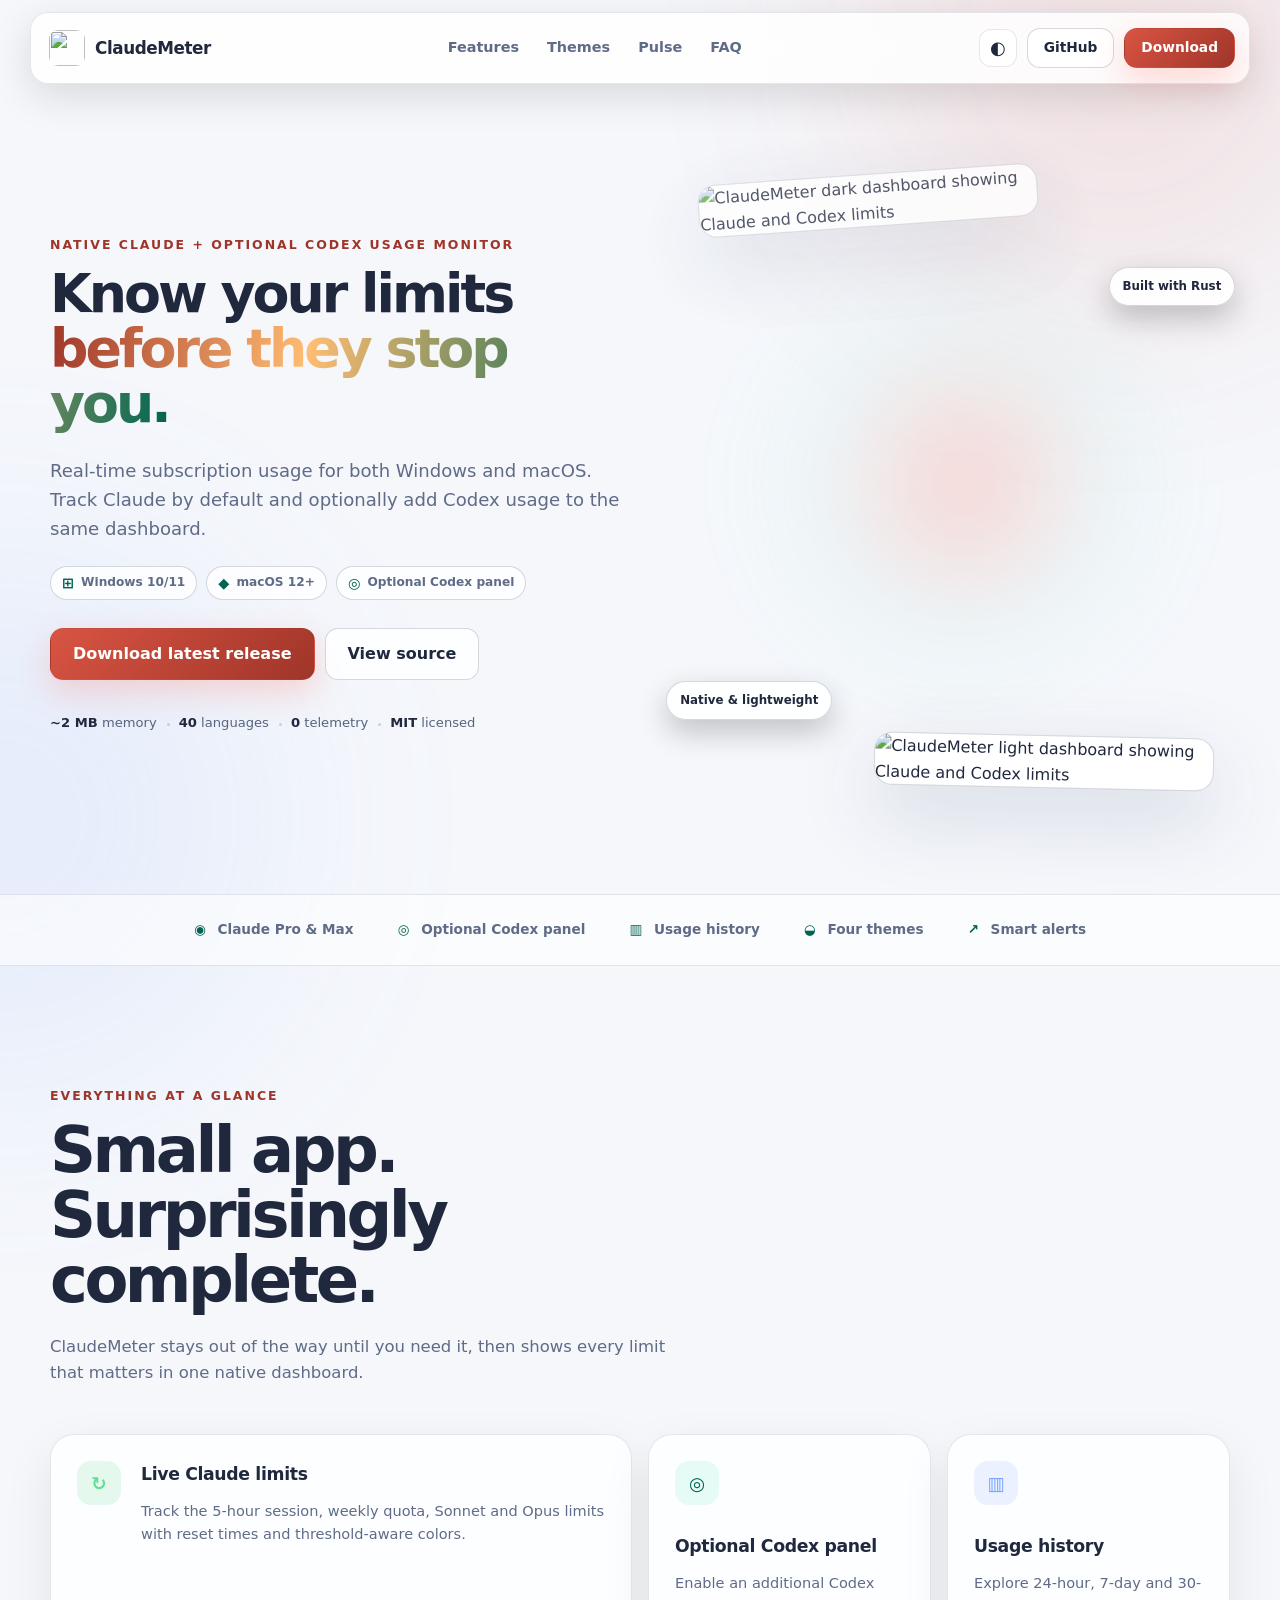
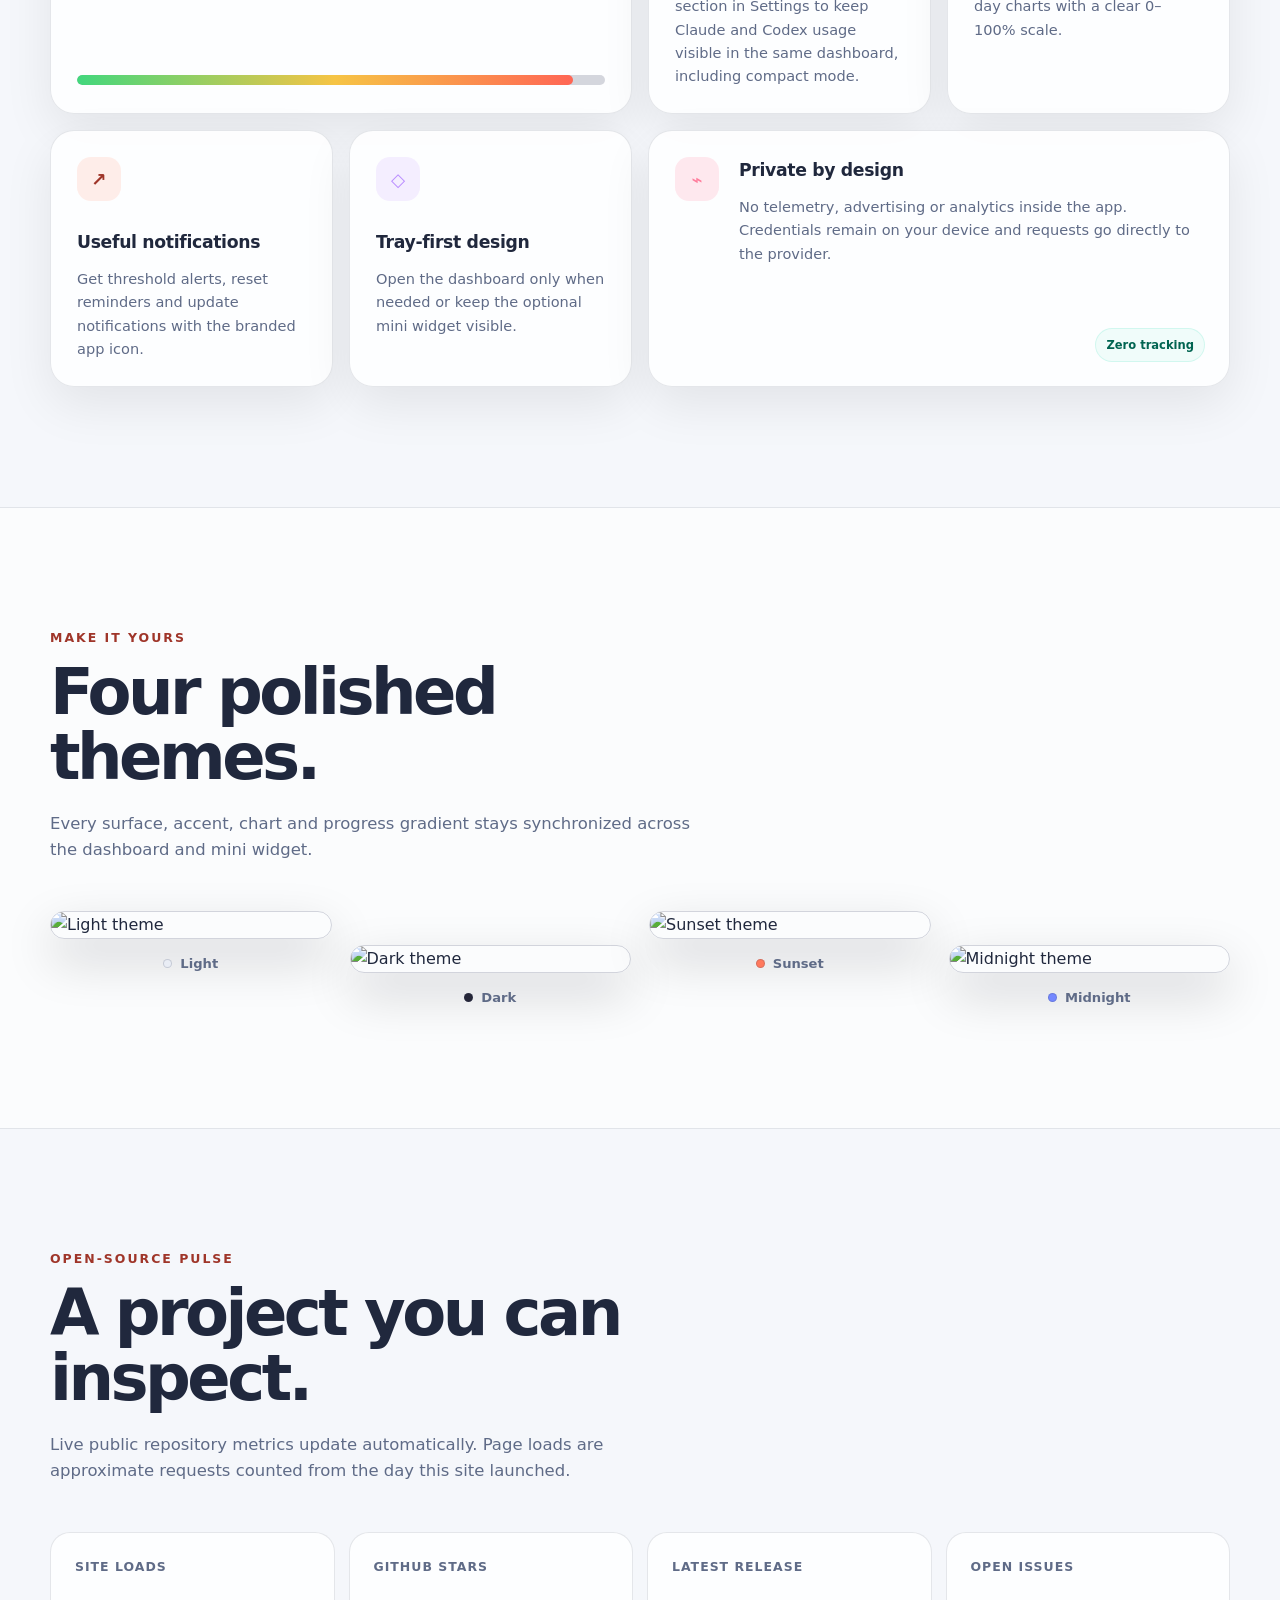
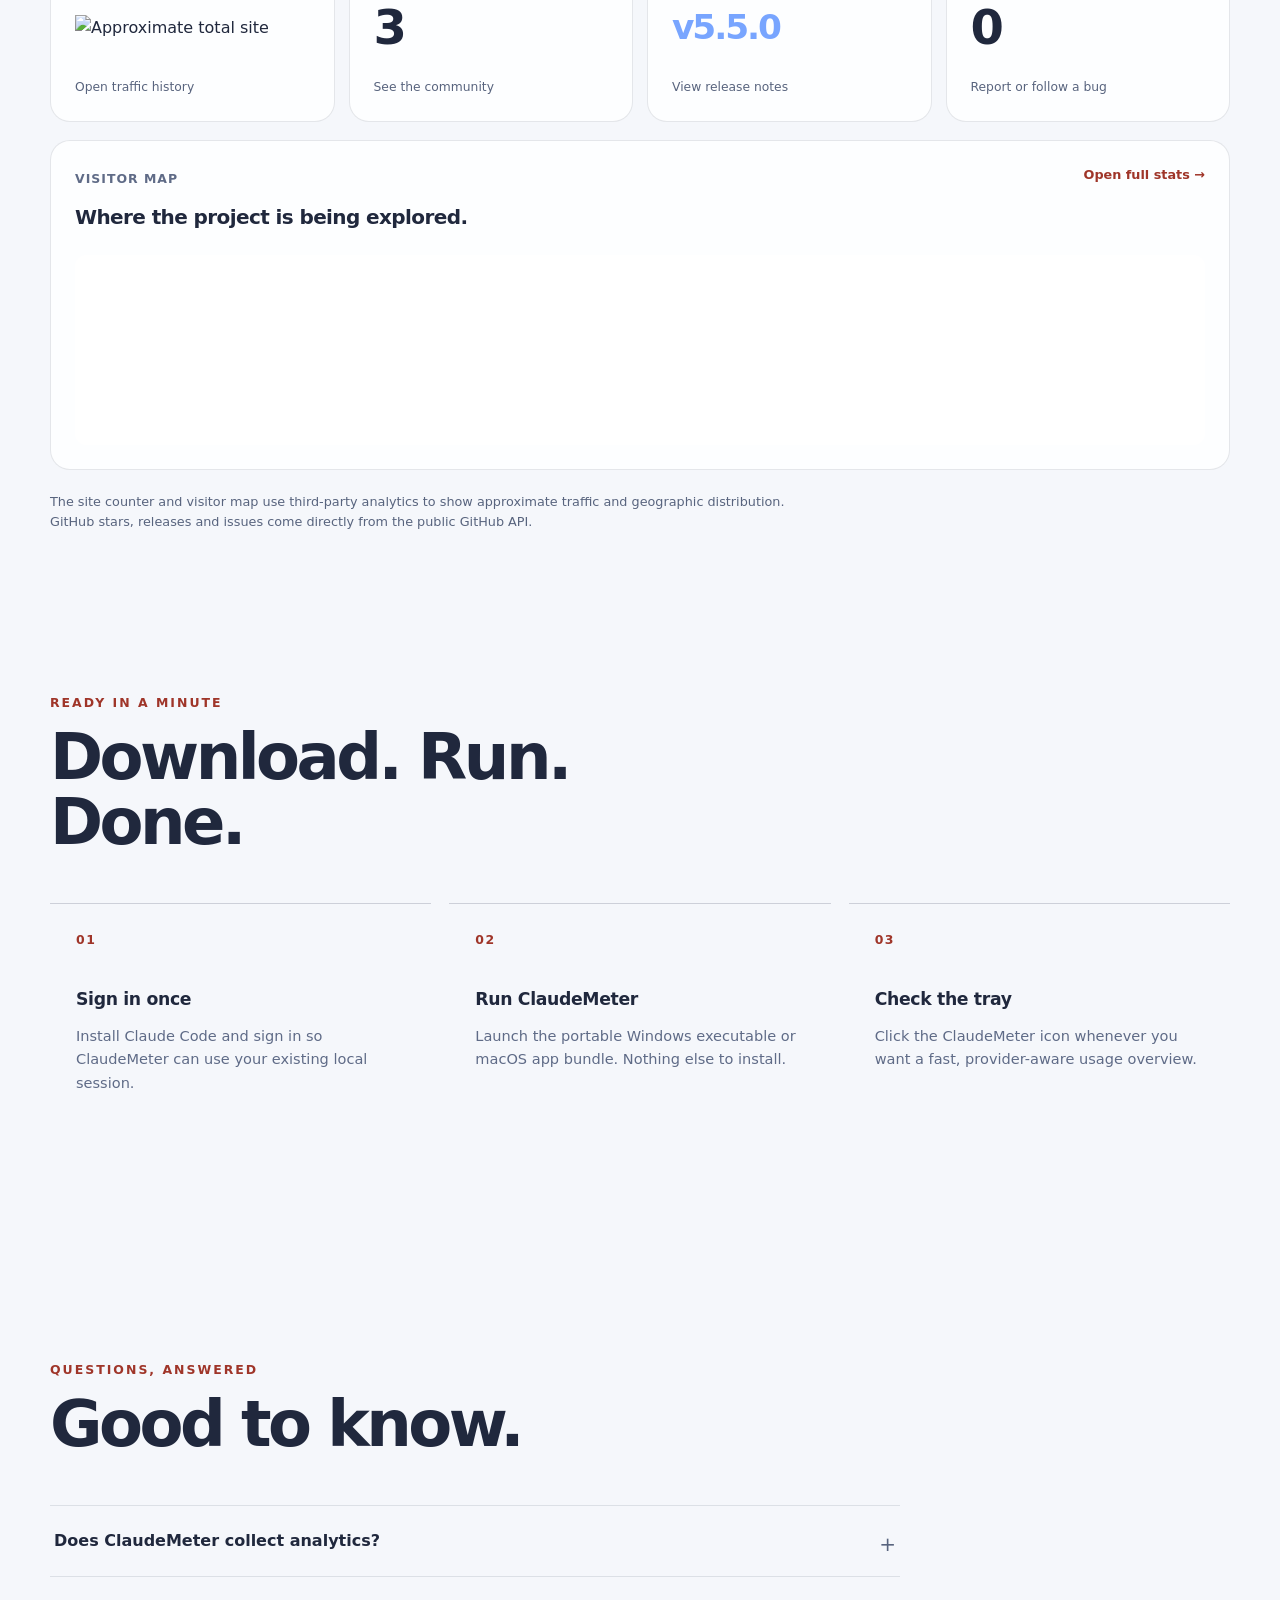
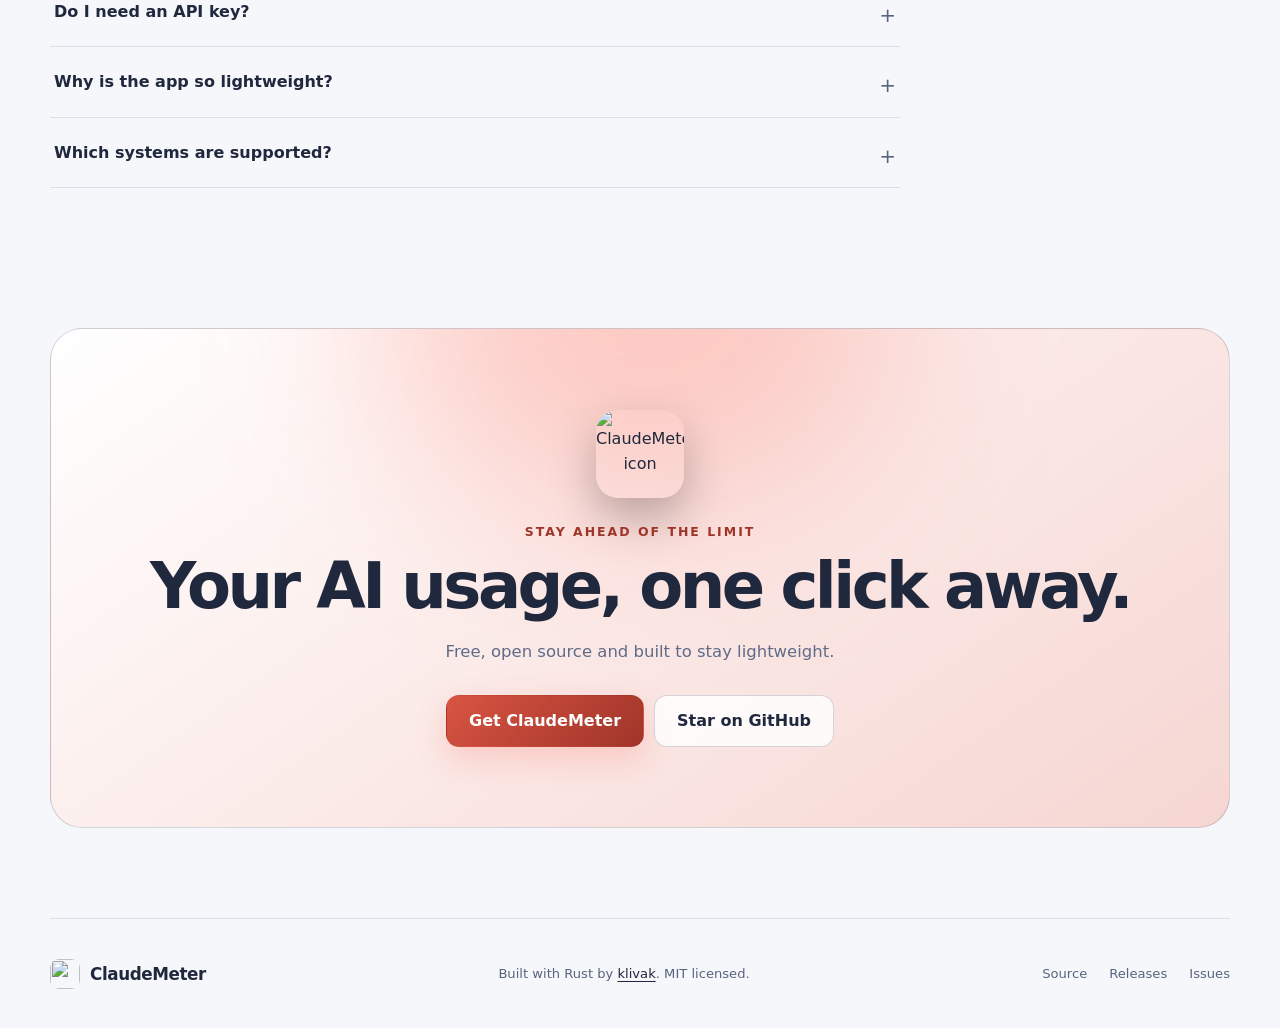
==== site/index.html @ d94db487 "release: 5.5.0 — Fable and other per-model limits from the new API format - Parse the `limits` array" ====
<!DOCTYPE html>
<html lang="en" data-theme="dark">
<head>
  <meta charset="utf-8">
  <meta name="viewport" content="width=device-width, initial-scale=1">
  <meta name="description" content="ClaudeMeter is a lightweight native Claude and Codex usage monitor for Windows and macOS.">
  <meta name="theme-color" content="#0d111b">
  <meta property="og:title" content="ClaudeMeter — Know your AI limits">
  <meta property="og:description" content="Real-time Claude and Codex usage from your tray or menu bar. Native Rust, under 10 MB RAM.">
  <meta property="og:type" content="website">
  <meta property="og:url" content="https://klivak.github.io/claude-meter/">
  <meta property="og:image" content="https://raw.githubusercontent.com/klivak/claude-meter/main/assets/icon_app.png">
  <title>ClaudeMeter — Claude &amp; Codex Usage Monitor</title>
  <link rel="icon" href="assets/icon_app.ico">
  <link rel="stylesheet" href="styles.css">
  <script src="app.js" defer></script>
</head>
<body>
  <div class="ambient ambient-one"></div>
  <div class="ambient ambient-two"></div>

  <header class="site-header">
    <a class="brand" href="#top" aria-label="ClaudeMeter home">
      <img src="assets/icon_app.ico" alt="" width="36" height="36">
      <span>ClaudeMeter</span>
    </a>
    <nav aria-label="Main navigation">
      <a href="#features">Features</a>
      <a href="#themes">Themes</a>
      <a href="#analytics">Pulse</a>
      <a href="#faq">FAQ</a>
    </nav>
    <div class="header-actions">
      <button class="icon-button" id="theme-toggle" type="button" aria-label="Switch color theme">
        <span class="theme-icon" aria-hidden="true">◐</span>
      </button>
      <a class="button button-small button-ghost" href="https://github.com/klivak/claude-meter">GitHub</a>
      <a class="button button-small button-primary" href="https://github.com/klivak/claude-meter/releases/latest">Download</a>
    </div>
  </header>

  <main id="top">
    <section class="hero section-shell">
      <div class="hero-copy reveal">
        <p class="eyebrow">Native Claude + optional Codex usage monitor</p>
        <h1>Know your limits<br><span>before they stop you.</span></h1>
        <p class="hero-lead">Real-time subscription usage for both Windows and macOS. Track Claude by default and optionally add Codex usage to the same dashboard.</p>
        <ul class="platform-row">
          <li><strong>⊞</strong> Windows 10/11</li>
          <li><strong>◆</strong> macOS 12+</li>
          <li><strong>◎</strong> Optional Codex panel</li>
        </ul>
        <div class="hero-actions">
          <a class="button button-primary button-large" href="https://github.com/klivak/claude-meter/releases/latest">Download latest release</a>
          <a class="button button-ghost button-large" href="https://github.com/klivak/claude-meter">View source</a>
        </div>
        <div class="trust-row">
          <span><strong>~2 MB</strong> memory</span>
          <span><strong>40</strong> languages</span>
          <span><strong>0</strong> telemetry</span>
          <span><strong>MIT</strong> licensed</span>
        </div>
      </div>

      <div class="hero-visual reveal">
        <div class="visual-glow"></div>
        <div class="window-card window-card-back">
          <img src="screenshots/dashboard-dark-v5.1.png" alt="ClaudeMeter dark dashboard showing Claude and Codex limits" fetchpriority="high">
        </div>
        <div class="window-card window-card-front">
          <img src="screenshots/dashboard-light-v5.1.png" alt="ClaudeMeter light dashboard showing Claude and Codex limits" fetchpriority="high">
        </div>
        <div class="floating-pill pill-rust">Built with Rust</div>
        <div class="floating-pill pill-native">Native &amp; lightweight</div>
      </div>
    </section>

    <section class="signal-strip" aria-label="Supported capabilities">
      <div><span class="signal-icon">◉</span> Claude Pro &amp; Max</div>
      <div><span class="signal-icon">◎</span> Optional Codex panel</div>
      <div><span class="signal-icon">▥</span> Usage history</div>
      <div><span class="signal-icon">◒</span> Four themes</div>
      <div><span class="signal-icon">↗</span> Smart alerts</div>
    </section>

    <section class="section-shell section-block" id="features">
      <div class="section-heading reveal">
        <p class="eyebrow">Everything at a glance</p>
        <h2>Small app. Surprisingly complete.</h2>
        <p>ClaudeMeter stays out of the way until you need it, then shows every limit that matters in one native dashboard.</p>
      </div>
      <div class="feature-grid">
        <article class="feature-card feature-card-wide reveal">
          <div class="feature-icon green">↻</div>
          <div>
            <h3>Live Claude limits</h3>
            <p>Track the 5-hour session, weekly quota, Sonnet and Opus limits with reset times and threshold-aware colors.</p>
          </div>
          <div class="mini-progress" aria-hidden="true">
            <span style="--value: 94%"></span>
          </div>
        </article>
        <article class="feature-card reveal">
          <div class="feature-icon teal">◎</div>
          <h3>Optional Codex panel</h3>
          <p>Enable an additional Codex section in Settings to keep Claude and Codex usage visible in the same dashboard, including compact mode.</p>
        </article>
        <article class="feature-card reveal">
          <div class="feature-icon blue">▥</div>
          <h3>Usage history</h3>
          <p>Explore 24-hour, 7-day and 30-day charts with a clear 0–100% scale.</p>
        </article>
        <article class="feature-card reveal">
          <div class="feature-icon orange">↗</div>
          <h3>Useful notifications</h3>
          <p>Get threshold alerts, reset reminders and update notifications with the branded app icon.</p>
        </article>
        <article class="feature-card reveal">
          <div class="feature-icon purple">◇</div>
          <h3>Tray-first design</h3>
          <p>Open the dashboard only when needed or keep the optional mini widget visible.</p>
        </article>
        <article class="feature-card feature-card-wide reveal">
          <div class="feature-icon rose">⌁</div>
          <div>
            <h3>Private by design</h3>
            <p>No telemetry, advertising or analytics inside the app. Credentials remain on your device and requests go directly to the provider.</p>
          </div>
          <span class="privacy-badge">Zero tracking</span>
        </article>
      </div>
    </section>

    <section class="themes-section section-block" id="themes">
      <div class="section-shell">
        <div class="section-heading reveal">
          <p class="eyebrow">Make it yours</p>
          <h2>Four polished themes.</h2>
          <p>Every surface, accent, chart and progress gradient stays synchronized across the dashboard and mini widget.</p>
        </div>
        <div class="theme-gallery">
          <figure class="theme-shot reveal">
            <img src="screenshots/dashboard-light-v5.1.png" alt="Light theme" loading="lazy">
            <figcaption><span class="theme-swatch light"></span>Light</figcaption>
          </figure>
          <figure class="theme-shot reveal">
            <img src="screenshots/dashboard-dark-v5.1.png" alt="Dark theme" loading="lazy">
            <figcaption><span class="theme-swatch dark"></span>Dark</figcaption>
          </figure>
          <figure class="theme-shot reveal">
            <img src="screenshots/theme-sunset.png" alt="Sunset theme" loading="lazy">
            <figcaption><span class="theme-swatch sunset"></span>Sunset</figcaption>
          </figure>
          <figure class="theme-shot reveal">
            <img src="screenshots/theme-midnight.png" alt="Midnight theme" loading="lazy">
            <figcaption><span class="theme-swatch midnight"></span>Midnight</figcaption>
          </figure>
        </div>
      </div>
    </section>

    <section class="section-shell section-block" id="analytics">
      <div class="section-heading reveal">
        <p class="eyebrow">Open-source pulse</p>
        <h2>A project you can inspect.</h2>
        <p>Live public repository metrics update automatically. Page loads are approximate requests counted from the day this site launched.</p>
      </div>
      <div class="pulse-grid reveal">
        <a class="pulse-card" href="https://hits.sh/klivak.github.io/claude-meter/">
          <span class="pulse-label">Site loads</span>
          <img class="hits-counter" src="https://hits.sh/klivak.github.io/claude-meter.svg?view=total&style=flat-square&label=total&color=55e6c1&labelColor=151b2b" alt="Approximate total site loads">
          <span class="pulse-note">Open traffic history</span>
        </a>
        <a class="pulse-card" href="https://github.com/klivak/claude-meter">
          <span class="pulse-label">GitHub stars</span>
          <strong class="pulse-value" id="stars-value">3</strong>
          <span class="pulse-note">See the community</span>
        </a>
        <a class="pulse-card" href="https://github.com/klivak/claude-meter/releases/latest">
          <span class="pulse-label">Latest release</span>
          <strong class="pulse-value pulse-version" id="release-value">v5.5.0</strong>
          <span class="pulse-note">View release notes</span>
        </a>
        <a class="pulse-card" href="https://github.com/klivak/claude-meter/issues">
          <span class="pulse-label">Open issues</span>
          <strong class="pulse-value" id="issues-value">0</strong>
          <span class="pulse-note">Report or follow a bug</span>
        </a>
      </div>
      <div class="visitor-map-card reveal">
        <div class="visitor-map-heading">
          <div>
            <span class="pulse-label">Visitor map</span>
            <h3>Where the project is being explored.</h3>
          </div>
          <a href="https://mapmyvisitors.com/web/1c6lo" target="_blank" rel="noreferrer">Open full stats →</a>
        </div>
        <div class="visitor-map" aria-label="ClaudeMeter visitor map">
          <script type="text/javascript" id="mapmyvisitors" src="https://mapmyvisitors.com/map.js?cl=ffffff&w=a&t=tt&d=j_nAx0dx4hfXVJH2eG1sjAKlgnDcLaY_tqkB_6E_8ms"></script>
        </div>
      </div>
      <p class="analytics-note reveal">The site counter and visitor map use third-party analytics to show approximate traffic and geographic distribution. GitHub stars, releases and issues come directly from the public GitHub API.</p>
    </section>

    <section class="section-shell section-block setup-section">
      <div class="section-heading reveal">
        <p class="eyebrow">Ready in a minute</p>
        <h2>Download. Run. Done.</h2>
      </div>
      <div class="steps-grid">
        <article class="step-card reveal">
          <span class="step-number">01</span>
          <h3>Sign in once</h3>
          <p>Install Claude Code and sign in so ClaudeMeter can use your existing local session.</p>
        </article>
        <article class="step-card reveal">
          <span class="step-number">02</span>
          <h3>Run ClaudeMeter</h3>
          <p>Launch the portable Windows executable or macOS app bundle. Nothing else to install.</p>
        </article>
        <article class="step-card reveal">
          <span class="step-number">03</span>
          <h3>Check the tray</h3>
          <p>Click the ClaudeMeter icon whenever you want a fast, provider-aware usage overview.</p>
        </article>
      </div>
    </section>

    <section class="section-shell section-block" id="faq">
      <div class="section-heading reveal">
        <p class="eyebrow">Questions, answered</p>
        <h2>Good to know.</h2>
      </div>
      <div class="faq-list reveal">
        <details>
          <summary>Does ClaudeMeter collect analytics?</summary>
          <p>The native application collects no telemetry. This public project website uses a Hits counter and a MapMyVisitors widget to show approximate page requests and visitor locations.</p>
        </details>
        <details>
          <summary>Do I need an API key?</summary>
          <p>No. ClaudeMeter reads your existing Claude Code credentials and local Codex logs. It does not ask you to create another provider key.</p>
        </details>
        <details>
          <summary>Why is the app so lightweight?</summary>
          <p>It is written in Rust and uses native Windows and macOS interfaces instead of bundling Chromium, Node.js, Python or .NET.</p>
        </details>
        <details>
          <summary>Which systems are supported?</summary>
          <p>Windows 10/11 and Apple Silicon Macs running macOS 12 or newer are supported by the current releases.</p>
        </details>
      </div>
    </section>

    <section class="cta-section">
      <div class="cta-glow"></div>
      <img src="assets/icon_app.ico" alt="ClaudeMeter icon" width="88" height="88" loading="lazy">
      <p class="eyebrow">Stay ahead of the limit</p>
      <h2>Your AI usage, one click away.</h2>
      <p>Free, open source and built to stay lightweight.</p>
      <div class="hero-actions">
        <a class="button button-primary button-large" href="https://github.com/klivak/claude-meter/releases/latest">Get ClaudeMeter</a>
        <a class="button button-ghost button-large" href="https://github.com/klivak/claude-meter">Star on GitHub</a>
      </div>
    </section>
  </main>

  <footer class="site-footer section-shell">
    <a class="brand" href="#top">
      <img src="assets/icon_app.ico" alt="" width="30" height="30" loading="lazy">
      <span>ClaudeMeter</span>
    </a>
    <p>Built with Rust by <a href="https://github.com/klivak">klivak</a>. MIT licensed.</p>
    <div class="footer-links">
      <a href="https://github.com/klivak/claude-meter">Source</a>
      <a href="https://github.com/klivak/claude-meter/releases">Releases</a>
      <a href="https://github.com/klivak/claude-meter/issues">Issues</a>
    </div>
  </footer>
</body>
</html>
---- site/styles.css ----
:root {
  color-scheme: dark;
  --bg: #090d17;
  --bg-elevated: #0e1422;
  --surface: rgba(20, 27, 44, 0.78);
  --surface-solid: #141b2c;
  --surface-hover: #1a2439;
  --line: rgba(166, 183, 222, 0.14);
  --line-strong: rgba(166, 183, 222, 0.24);
  --text: #f4f7ff;
  --muted: #aab4cd;
  --soft: #7e89a6;
  --accent: #ff6655;
  --accent-bright: #ff8a65;
  --teal: #55e6c1;
  --blue: #78a5ff;
  --purple: #b98cff;
  --shadow: 0 28px 80px rgba(0, 0, 0, 0.38);
  --radius: 24px;
  --max-width: 1180px;
}

[data-theme="light"] {
  color-scheme: light;
  --bg: #f5f7fb;
  --bg-elevated: #ffffff;
  --surface: rgba(255, 255, 255, 0.82);
  --surface-solid: #ffffff;
  --surface-hover: #f0f3fa;
  --line: rgba(47, 57, 84, 0.12);
  --line-strong: rgba(47, 57, 84, 0.2);
  --text: #20283d;
  --muted: #5f6b87;
  --soft: #58647e;
  --accent: #d95443;
  --accent-bright: #9f3529;
  --teal: #006451;
  --shadow: 0 28px 80px rgba(55, 70, 105, 0.18);
}

* {
  box-sizing: border-box;
}

html {
  scroll-behavior: smooth;
}

body {
  margin: 0;
  min-width: 320px;
  overflow-x: hidden;
  background: var(--bg);
  color: var(--text);
  font-family: Inter, ui-sans-serif, system-ui, -apple-system, BlinkMacSystemFont, "Segoe UI", sans-serif;
  line-height: 1.6;
  transition: background-color 180ms ease, color 180ms ease;
}

a {
  color: inherit;
  text-decoration: none;
}

img {
  display: block;
  max-width: 100%;
}

button,
a {
  -webkit-tap-highlight-color: transparent;
}

.ambient {
  position: fixed;
  z-index: -1;
  width: 520px;
  height: 520px;
  border-radius: 50%;
  filter: blur(120px);
  opacity: 0.12;
  pointer-events: none;
}

.ambient-one {
  top: -220px;
  right: -100px;
  background: var(--accent);
}

.ambient-two {
  top: 560px;
  left: -260px;
  background: var(--blue);
}

.section-shell {
  width: min(calc(100% - 40px), var(--max-width));
  margin-inline: auto;
}

.site-header {
  position: sticky;
  top: 0;
  z-index: 50;
  display: flex;
  align-items: center;
  justify-content: space-between;
  width: min(calc(100% - 32px), 1220px);
  min-height: 72px;
  margin: 12px auto 0;
  padding: 10px 14px 10px 18px;
  border: 1px solid var(--line);
  border-radius: 18px;
  background: color-mix(in srgb, var(--bg-elevated) 84%, transparent);
  box-shadow: 0 12px 40px rgba(0, 0, 0, 0.12);
  backdrop-filter: blur(20px);
}

.brand {
  display: inline-flex;
  align-items: center;
  gap: 10px;
  font-size: 1.05rem;
  font-weight: 760;
  letter-spacing: -0.025em;
}

.brand img {
  border-radius: 9px;
}

.site-header nav {
  display: flex;
  gap: 28px;
  color: var(--muted);
  font-size: 0.9rem;
  font-weight: 600;
}

.site-header nav a,
.footer-links a {
  transition: color 160ms ease;
}

.site-header nav a:hover,
.footer-links a:hover {
  color: var(--text);
}

.header-actions,
.hero-actions {
  display: flex;
  align-items: center;
  gap: 10px;
}

.icon-button {
  display: grid;
  width: 38px;
  height: 38px;
  place-items: center;
  border: 1px solid var(--line);
  border-radius: 12px;
  background: var(--surface);
  color: var(--text);
  cursor: pointer;
}

.theme-icon {
  font-size: 1.1rem;
}

.button {
  display: inline-flex;
  align-items: center;
  justify-content: center;
  border: 1px solid transparent;
  border-radius: 13px;
  font-weight: 700;
  line-height: 1;
  transition: transform 160ms ease, background-color 160ms ease, border-color 160ms ease, box-shadow 160ms ease;
}

.button:hover {
  transform: translateY(-2px);
}

.button-small {
  min-height: 40px;
  padding: 0 16px;
  font-size: 0.86rem;
}

.button-large {
  min-height: 52px;
  padding: 0 22px;
}

.button-primary {
  background: linear-gradient(135deg, var(--accent), var(--accent-bright));
  color: #fff;
  box-shadow: 0 12px 32px rgba(255, 102, 85, 0.24);
}

.button-primary:hover {
  box-shadow: 0 16px 36px rgba(255, 102, 85, 0.34);
}

.button-ghost {
  border-color: var(--line-strong);
  background: var(--surface);
  color: var(--text);
}

.button-ghost:hover {
  background: var(--surface-hover);
}

.hero {
  display: grid;
  grid-template-columns: minmax(0, 1fr) minmax(420px, 0.92fr);
  gap: 70px;
  align-items: center;
  min-height: 760px;
  padding-block: 90px 100px;
}

.eyebrow {
  margin: 0 0 12px;
  color: var(--accent-bright);
  font-size: 0.78rem;
  font-weight: 800;
  letter-spacing: 0.16em;
  text-transform: uppercase;
}

.hero h1,
.section-heading h2,
.cta-section h2 {
  margin: 0;
  font-weight: 790;
  letter-spacing: -0.055em;
  line-height: 1.02;
}

.hero h1 {
  max-width: 700px;
  font-size: clamp(2.5rem, 4.2vw, 4rem);
}

.hero h1 span {
  background: linear-gradient(100deg, var(--accent-bright), #ffbd72 45%, var(--teal));
  -webkit-background-clip: text;
  background-clip: text;
  color: transparent;
}

.hero-lead {
  max-width: 650px;
  margin: 26px 0 22px;
  color: var(--muted);
  font-size: 1.13rem;
}

.platform-row {
  display: flex;
  flex-wrap: wrap;
  gap: 9px;
  margin-bottom: 28px;
  padding: 0;
  list-style: none;
}

.platform-row li {
  display: inline-flex;
  min-height: 34px;
  padding: 0 11px;
  align-items: center;
  gap: 7px;
  border: 1px solid var(--line-strong);
  border-radius: 999px;
  background: var(--surface);
  color: var(--muted);
  font-size: 0.76rem;
  font-weight: 700;
}

.platform-row strong {
  color: var(--teal);
  font-size: 0.9rem;
}

.trust-row {
  display: flex;
  flex-wrap: wrap;
  gap: 10px 22px;
  margin-top: 32px;
  color: var(--soft);
  font-size: 0.82rem;
}

.trust-row span {
  position: relative;
}

.trust-row span:not(:last-child)::after {
  position: absolute;
  top: 50%;
  right: -13px;
  width: 3px;
  height: 3px;
  border-radius: 50%;
  background: var(--line-strong);
  content: "";
}

.trust-row strong {
  color: var(--text);
}

.hero-visual {
  position: relative;
  min-height: 620px;
}

.visual-glow {
  position: absolute;
  inset: 12% 5%;
  border-radius: 50%;
  background: radial-gradient(circle, rgba(255, 102, 85, 0.22), rgba(85, 230, 193, 0.05) 45%, transparent 72%);
  filter: blur(28px);
}

.window-card {
  position: absolute;
  overflow: hidden;
  border: 1px solid var(--line-strong);
  border-radius: 18px;
  background: var(--surface-solid);
  box-shadow: var(--shadow);
}

.window-card img {
  width: 100%;
}

.window-card-front {
  z-index: 2;
  right: 3%;
  bottom: 1%;
  width: min(340px, 72%);
  transform: rotate(1.2deg);
}

.window-card-back {
  top: 0;
  left: 0;
  width: min(340px, 72%);
  transform: rotate(-4deg);
  opacity: 0.76;
}

.floating-pill {
  position: absolute;
  z-index: 3;
  padding: 9px 13px;
  border: 1px solid var(--line-strong);
  border-radius: 999px;
  background: color-mix(in srgb, var(--bg-elevated) 90%, transparent);
  box-shadow: 0 12px 30px rgba(0, 0, 0, 0.22);
  color: var(--text);
  font-size: 0.74rem;
  font-weight: 750;
  backdrop-filter: blur(14px);
}

.pill-rust {
  top: 15%;
  right: -1%;
}

.pill-native {
  bottom: 12%;
  left: -6%;
}

.signal-strip {
  display: flex;
  flex-wrap: wrap;
  justify-content: center;
  gap: 20px 44px;
  padding: 24px 20px;
  border-block: 1px solid var(--line);
  background: color-mix(in srgb, var(--bg-elevated) 58%, transparent);
  color: var(--muted);
  font-size: 0.85rem;
  font-weight: 650;
}

.signal-icon {
  margin-right: 7px;
  color: var(--teal);
}

.section-block {
  padding-block: 120px;
}

.section-heading {
  max-width: 720px;
  margin-bottom: 48px;
}

.section-heading h2,
.cta-section h2 {
  font-size: clamp(2.5rem, 5vw, 4rem);
}

.section-heading > p:last-child,
.cta-section > p:not(.eyebrow) {
  max-width: 650px;
  margin: 20px 0 0;
  color: var(--muted);
  font-size: 1.03rem;
}

.feature-grid {
  display: grid;
  grid-template-columns: repeat(4, minmax(0, 1fr));
  gap: 16px;
}

.feature-card {
  position: relative;
  min-height: 250px;
  padding: 26px;
  overflow: hidden;
  border: 1px solid var(--line);
  border-radius: var(--radius);
  background: linear-gradient(145deg, var(--surface), color-mix(in srgb, var(--surface-solid) 82%, transparent));
  box-shadow: 0 18px 50px rgba(0, 0, 0, 0.08);
  transition: transform 180ms ease, border-color 180ms ease, background-color 180ms ease;
}

.feature-card:hover {
  transform: translateY(-5px);
  border-color: var(--line-strong);
}

.feature-card-wide {
  display: grid;
  grid-template-columns: auto 1fr;
  grid-column: span 2;
  gap: 20px;
  align-items: start;
}

.feature-icon {
  display: grid;
  width: 44px;
  height: 44px;
  margin-bottom: 28px;
  place-items: center;
  border-radius: 14px;
  font-size: 1.15rem;
  font-weight: 800;
}

.feature-card-wide .feature-icon {
  margin: 0;
}

.green { background: rgba(72, 208, 128, 0.14); color: #62df96; }
.teal { background: rgba(85, 230, 193, 0.14); color: var(--teal); }
.blue { background: rgba(120, 165, 255, 0.14); color: var(--blue); }
.orange { background: rgba(255, 138, 101, 0.14); color: var(--accent-bright); }
.purple { background: rgba(185, 140, 255, 0.14); color: var(--purple); }
.rose { background: rgba(255, 102, 132, 0.14); color: #ff7c9c; }

.feature-card h3,
.step-card h3 {
  margin: 0 0 10px;
  font-size: 1.08rem;
  letter-spacing: -0.02em;
}

.feature-card p,
.step-card p {
  margin: 0;
  color: var(--muted);
  font-size: 0.91rem;
}

.mini-progress {
  position: absolute;
  right: 26px;
  bottom: 28px;
  left: 26px;
  height: 10px;
  overflow: hidden;
  border-radius: 999px;
  background: var(--line-strong);
}

.mini-progress span {
  display: block;
  width: var(--value);
  height: 100%;
  border-radius: inherit;
  background: linear-gradient(90deg, #42d77d, #f6c445 52%, #ff6655);
}

.privacy-badge {
  position: absolute;
  right: 24px;
  bottom: 24px;
  padding: 7px 10px;
  border: 1px solid rgba(85, 230, 193, 0.2);
  border-radius: 999px;
  background: rgba(85, 230, 193, 0.08);
  color: var(--teal);
  font-size: 0.72rem;
  font-weight: 750;
}

.themes-section {
  border-block: 1px solid var(--line);
  background: color-mix(in srgb, var(--bg-elevated) 58%, transparent);
}

.theme-gallery {
  display: grid;
  grid-template-columns: repeat(4, minmax(0, 1fr));
  gap: 18px;
  align-items: start;
}

.theme-shot {
  margin: 0;
}

.theme-shot img {
  width: 100%;
  border: 1px solid var(--line-strong);
  border-radius: 18px;
  box-shadow: 0 20px 50px rgba(0, 0, 0, 0.18);
  transition: transform 180ms ease, box-shadow 180ms ease;
}

.theme-shot:nth-child(even) {
  margin-top: 34px;
}

.theme-shot:hover img {
  transform: translateY(-5px) scale(1.01);
  box-shadow: 0 28px 65px rgba(0, 0, 0, 0.28);
}

.theme-shot figcaption {
  display: flex;
  align-items: center;
  justify-content: center;
  gap: 8px;
  margin-top: 14px;
  color: var(--muted);
  font-size: 0.82rem;
  font-weight: 700;
}

.theme-swatch {
  width: 9px;
  height: 9px;
  border: 1px solid var(--line-strong);
  border-radius: 50%;
}

.theme-swatch.light { background: #e9edf5; }
.theme-swatch.dark { background: #252638; }
.theme-swatch.sunset { background: #ff795d; }
.theme-swatch.midnight { background: #7488ff; }

.pulse-grid {
  display: grid;
  grid-template-columns: repeat(4, minmax(0, 1fr));
  gap: 14px;
}

.pulse-card {
  display: flex;
  min-height: 190px;
  padding: 24px;
  flex-direction: column;
  justify-content: space-between;
  border: 1px solid var(--line);
  border-radius: 20px;
  background: var(--surface);
  transition: transform 180ms ease, border-color 180ms ease;
}

.pulse-card:hover {
  transform: translateY(-4px);
  border-color: var(--line-strong);
}

.pulse-label {
  color: var(--muted);
  font-size: 0.78rem;
  font-weight: 750;
  letter-spacing: 0.08em;
  text-transform: uppercase;
}

.pulse-value {
  font-size: 3rem;
  letter-spacing: -0.06em;
  line-height: 1;
}

.pulse-version {
  color: var(--blue);
  font-size: 2.15rem;
}

.pulse-note {
  color: var(--soft);
  font-size: 0.77rem;
}

.hits-counter {
  width: auto;
  height: 24px;
  align-self: flex-start;
}

.visitor-map-card {
  margin-top: 18px;
  padding: 24px;
  border: 1px solid var(--line);
  border-radius: 20px;
  background: var(--surface);
}

.visitor-map-heading {
  display: flex;
  align-items: flex-start;
  justify-content: space-between;
  gap: 20px;
}

.visitor-map-heading h3 {
  margin: 10px 0 0;
  font-size: 1.25rem;
  letter-spacing: -0.03em;
}

.visitor-map-heading a {
  color: var(--accent-bright);
  font-size: 0.8rem;
  font-weight: 750;
  white-space: nowrap;
}

.visitor-map {
  display: flex;
  width: 100%;
  min-height: 190px;
  margin-top: 22px;
  align-items: center;
  justify-content: center;
  overflow: hidden;
  border-radius: 12px;
  background: #ffffff;
}

.visitor-map img,
.visitor-map iframe {
  display: block;
  width: 100% !important;
  max-width: 100%;
  height: auto;
}

.analytics-note {
  max-width: 780px;
  margin: 22px 0 0;
  color: var(--soft);
  font-size: 0.8rem;
}

.setup-section {
  padding-top: 40px;
}

.steps-grid {
  display: grid;
  grid-template-columns: repeat(3, minmax(0, 1fr));
  gap: 18px;
}

.step-card {
  min-height: 210px;
  padding: 26px;
  border-top: 1px solid var(--line-strong);
}

.step-number {
  display: block;
  margin-bottom: 36px;
  color: var(--accent-bright);
  font-size: 0.78rem;
  font-weight: 800;
  letter-spacing: 0.12em;
}

.faq-list {
  max-width: 850px;
  border-top: 1px solid var(--line);
}

.faq-list details {
  border-bottom: 1px solid var(--line);
}

.faq-list summary {
  padding: 22px 4px;
  cursor: pointer;
  font-size: 1rem;
  font-weight: 700;
  list-style: none;
}

.faq-list summary::-webkit-details-marker {
  display: none;
}

.faq-list summary::after {
  float: right;
  color: var(--soft);
  content: "+";
  font-size: 1.25rem;
  font-weight: 400;
}

.faq-list details[open] summary::after {
  content: "−";
}

.faq-list details p {
  max-width: 760px;
  margin: -8px 4px 24px;
  color: var(--muted);
}

.cta-section {
  position: relative;
  display: flex;
  width: min(calc(100% - 40px), var(--max-width));
  min-height: 500px;
  margin: 20px auto 90px;
  padding: 70px 24px;
  overflow: hidden;
  align-items: center;
  flex-direction: column;
  justify-content: center;
  border: 1px solid var(--line-strong);
  border-radius: 32px;
  background: linear-gradient(145deg, var(--surface-solid), color-mix(in srgb, var(--surface-solid) 76%, var(--accent) 24%));
  text-align: center;
}

.cta-glow {
  position: absolute;
  top: -240px;
  width: 520px;
  height: 420px;
  border-radius: 50%;
  background: rgba(255, 102, 85, 0.28);
  filter: blur(90px);
}

.cta-section > *:not(.cta-glow) {
  position: relative;
}

.cta-section img {
  margin-bottom: 24px;
  border-radius: 22px;
  box-shadow: 0 20px 45px rgba(0, 0, 0, 0.26);
}

.cta-section .hero-actions {
  margin-top: 30px;
}

.site-footer {
  display: flex;
  min-height: 110px;
  padding-block: 30px;
  align-items: center;
  justify-content: space-between;
  border-top: 1px solid var(--line);
  color: var(--soft);
  font-size: 0.82rem;
}

.site-footer p a {
  color: var(--text);
  text-decoration: underline;
  text-underline-offset: 3px;
}

.site-footer .brand {
  color: var(--text);
}

.footer-links {
  display: flex;
  gap: 22px;
}

.reveal {
  opacity: 0;
  transform: translateY(18px);
  transition: opacity 560ms ease, transform 560ms ease;
}

.reveal.is-visible {
  opacity: 1;
  transform: translateY(0);
}

@media (max-width: 1040px) {
  .site-header nav {
    display: none;
  }

  .hero {
    grid-template-columns: 1fr 0.8fr;
    gap: 30px;
  }

  .feature-grid,
  .pulse-grid {
    grid-template-columns: repeat(2, minmax(0, 1fr));
  }

  .theme-gallery {
    grid-template-columns: repeat(2, minmax(0, 1fr));
  }

  .theme-shot:nth-child(even) {
    margin-top: 0;
  }
}

@media (max-width: 780px) {
  .section-shell {
    width: min(calc(100% - 28px), var(--max-width));
  }

  .site-header {
    width: calc(100% - 20px);
    min-height: 62px;
    margin-top: 8px;
    padding: 8px 10px 8px 12px;
  }

  .site-header .brand span,
  .header-actions .button-ghost {
    display: none;
  }

  .hero {
    display: flex;
    min-height: auto;
    padding-block: 72px 70px;
    flex-direction: column;
  }

  .hero h1 {
    font-size: clamp(2.35rem, 10vw, 3.25rem);
  }

  .hero-visual {
    width: 100%;
    min-height: 540px;
    margin-top: 20px;
  }

  .hero-actions {
    align-items: stretch;
    flex-direction: column;
  }

  .trust-row span::after {
    display: none;
  }

  .section-block {
    padding-block: 82px;
  }

  .feature-grid,
  .pulse-grid,
  .steps-grid {
    grid-template-columns: 1fr;
  }

  .feature-card-wide {
    grid-column: span 1;
  }

  .pulse-card {
    min-height: 160px;
  }

  .site-footer {
    gap: 18px;
    align-items: flex-start;
    flex-direction: column;
  }
}

@media (max-width: 520px) {
  .header-actions .button-primary {
    padding-inline: 12px;
  }

  .hero-visual {
    min-height: 460px;
  }

  .window-card-front,
  .window-card-back {
    width: 82%;
  }

  .floating-pill {
    display: none;
  }

  .theme-gallery {
    grid-template-columns: 1fr;
  }

  .visitor-map-heading {
    flex-direction: column;
  }

  .cta-section {
    width: calc(100% - 20px);
    min-height: 450px;
    margin-bottom: 50px;
    border-radius: 24px;
  }
}

@media (prefers-reduced-motion: reduce) {
  html {
    scroll-behavior: auto;
  }

  *,
  *::before,
  *::after {
    scroll-behavior: auto !important;
    transition-duration: 0.01ms !important;
    animation-duration: 0.01ms !important;
    animation-iteration-count: 1 !important;
  }

  .reveal {
    opacity: 1;
    transform: none;
  }
}
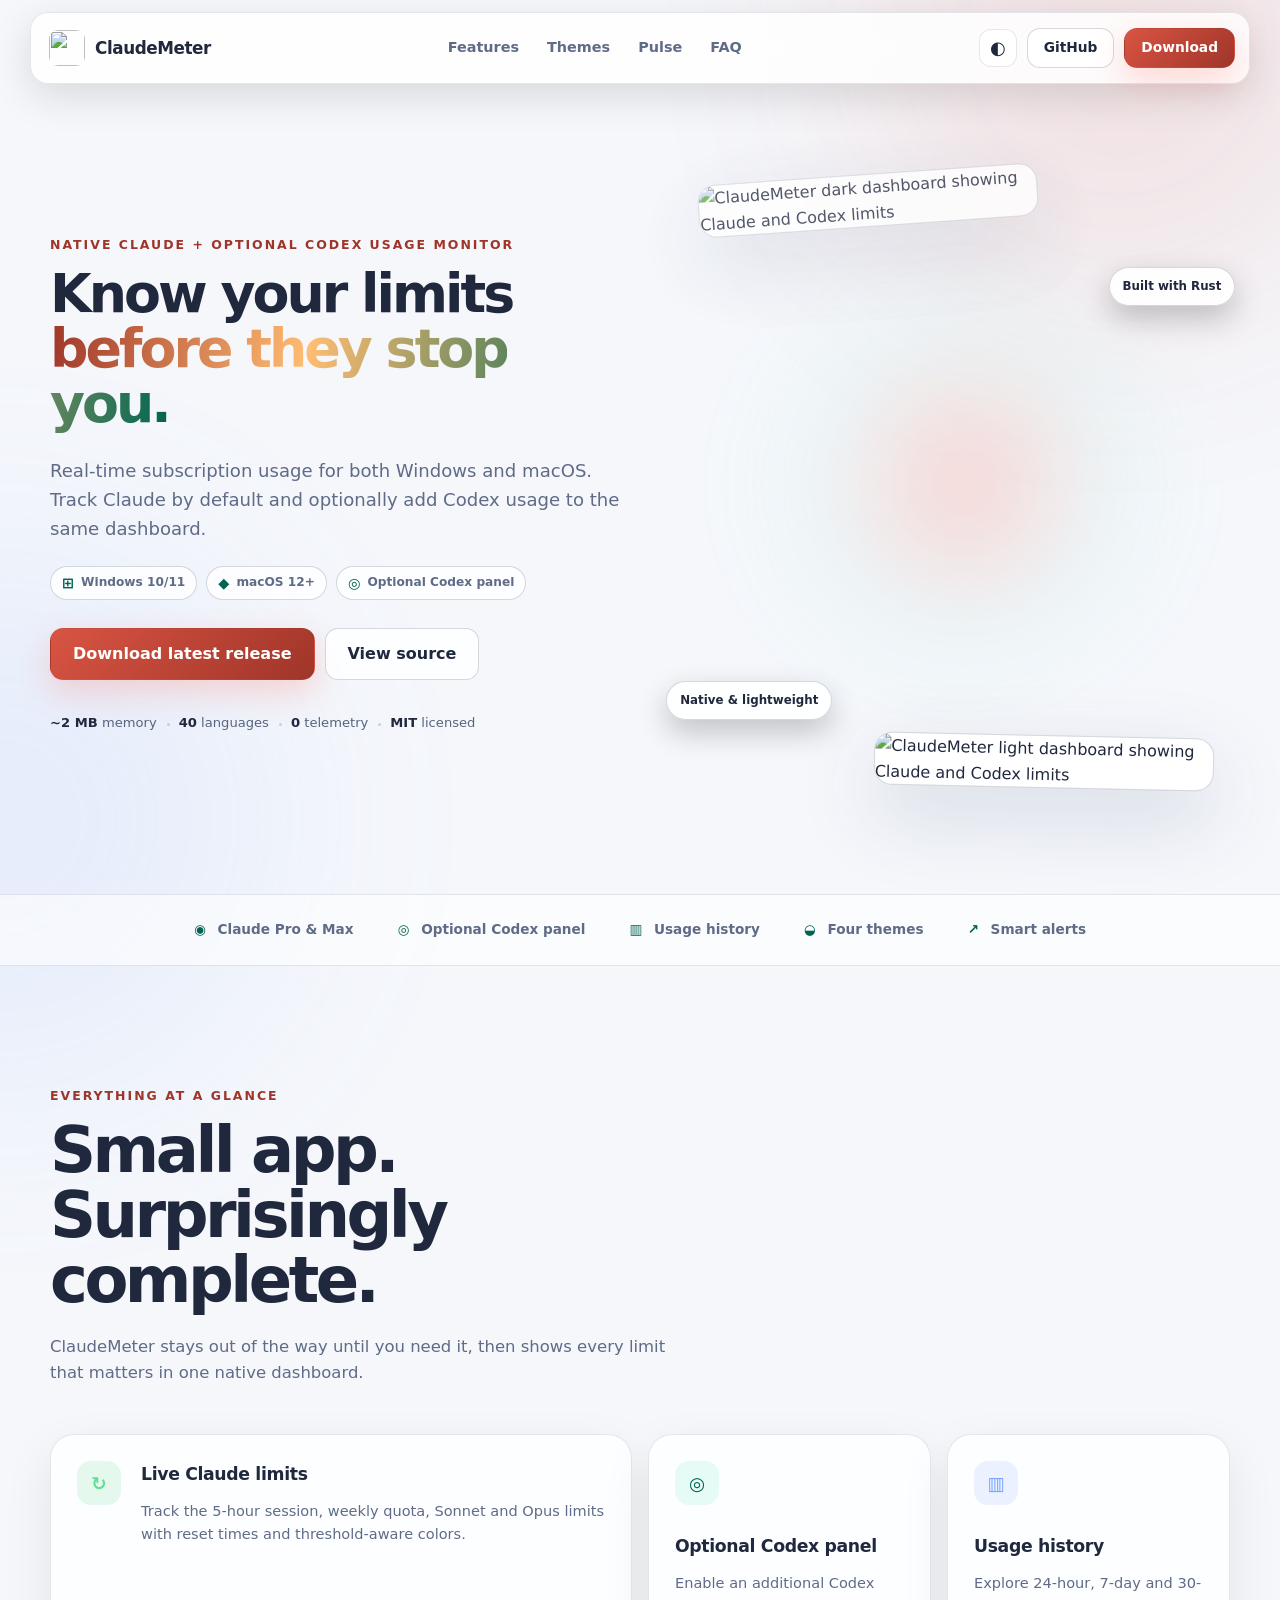
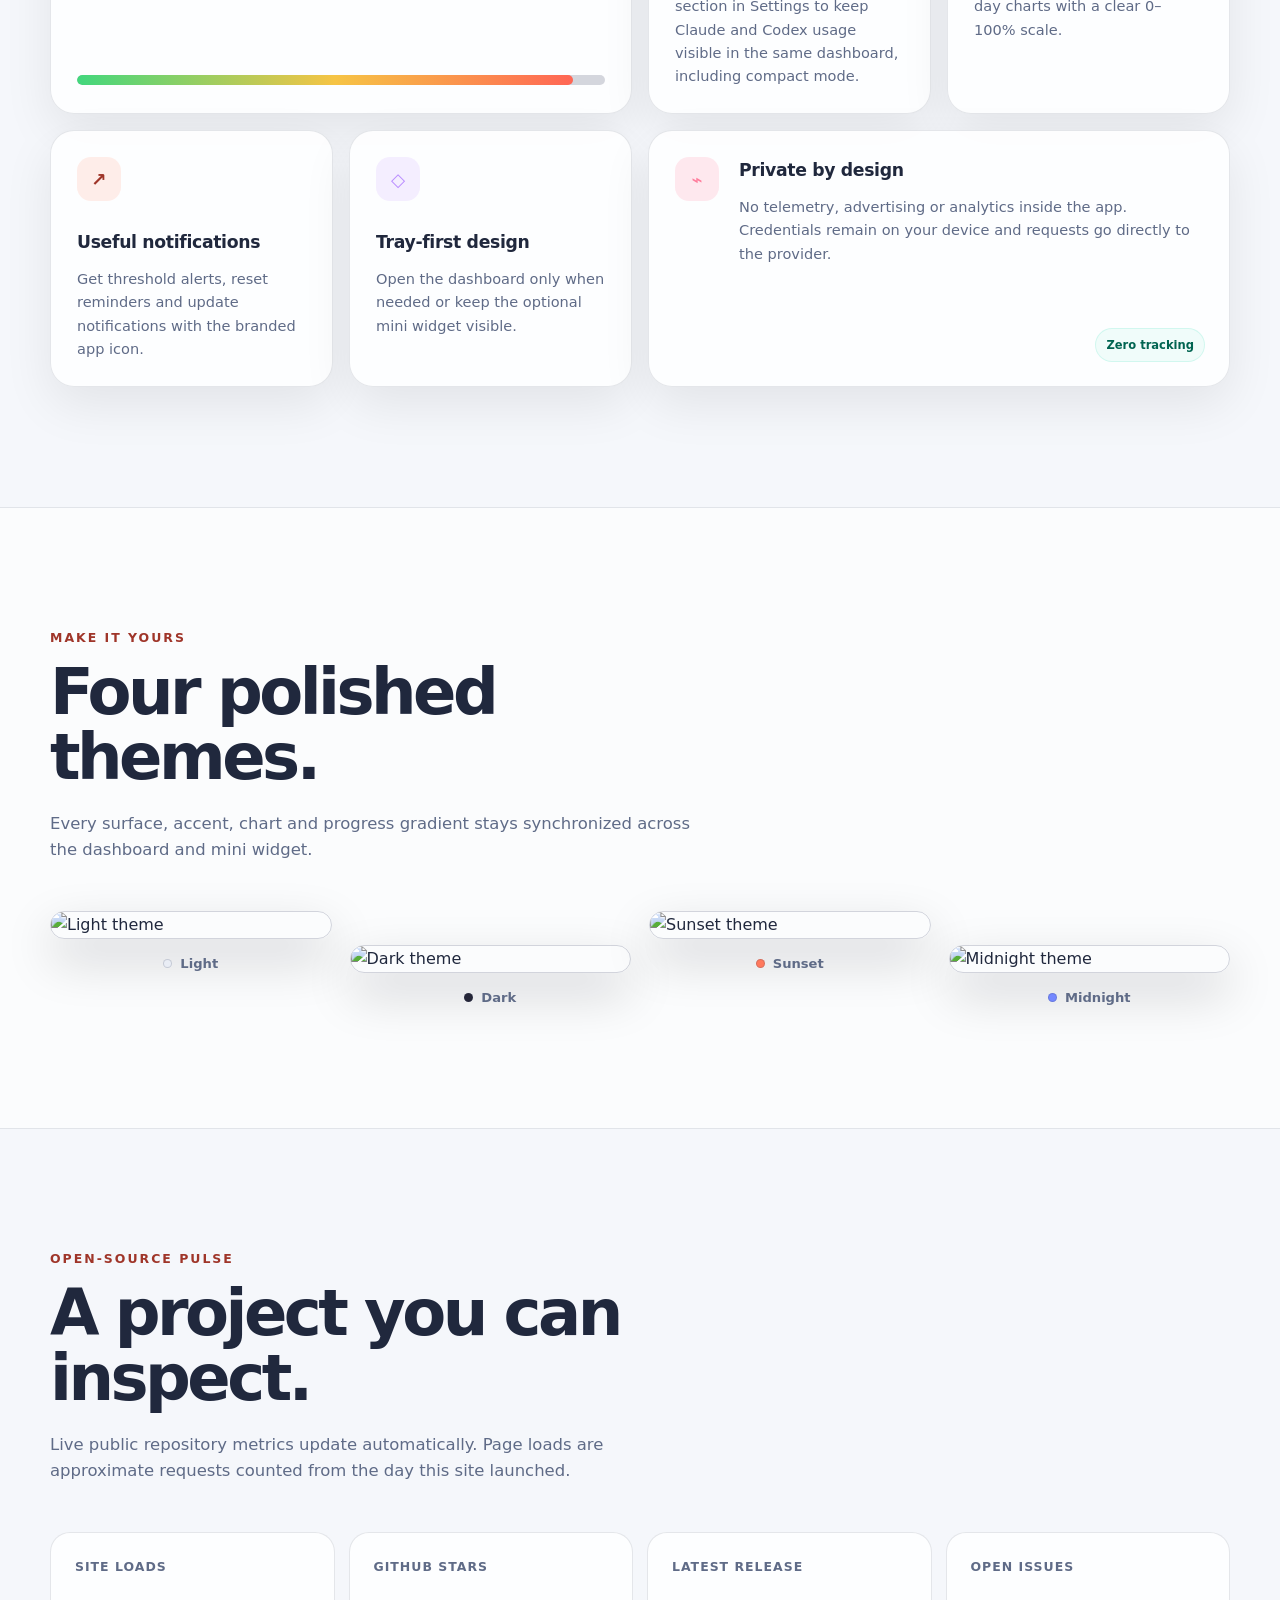
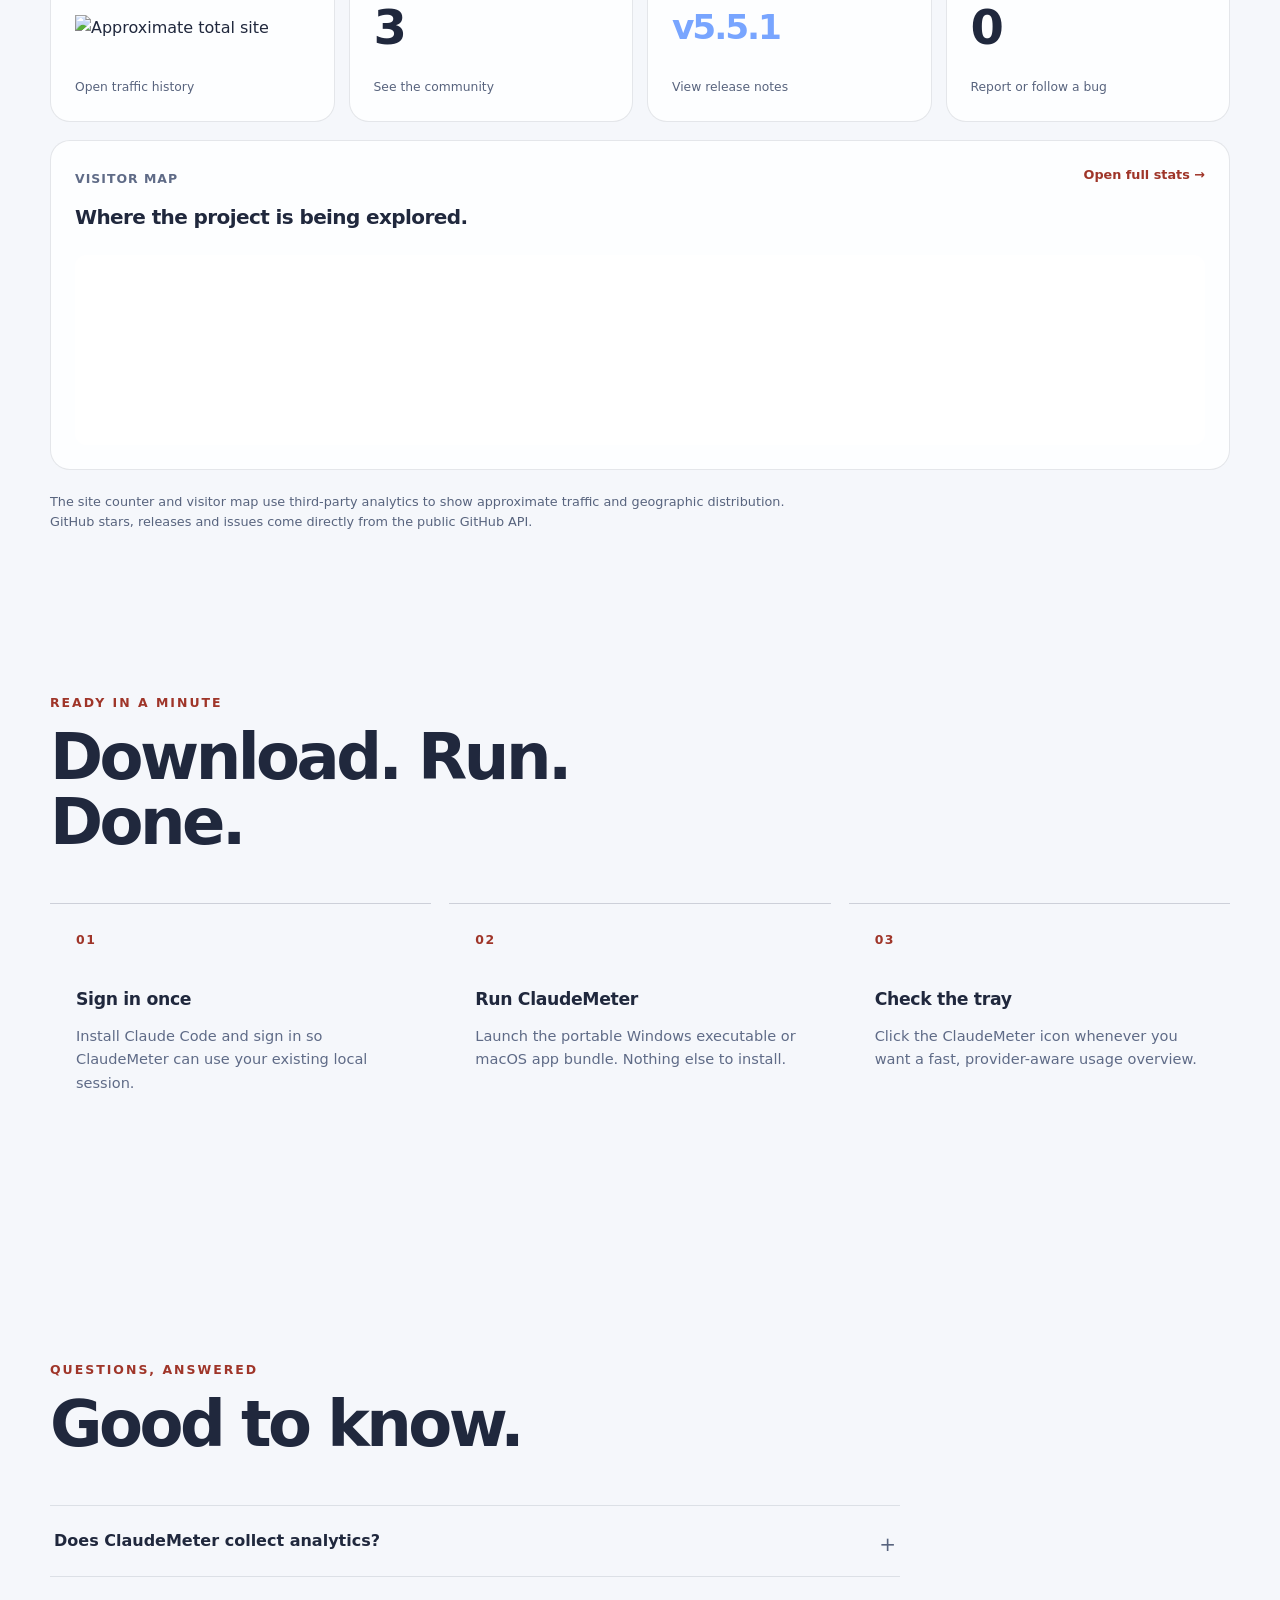
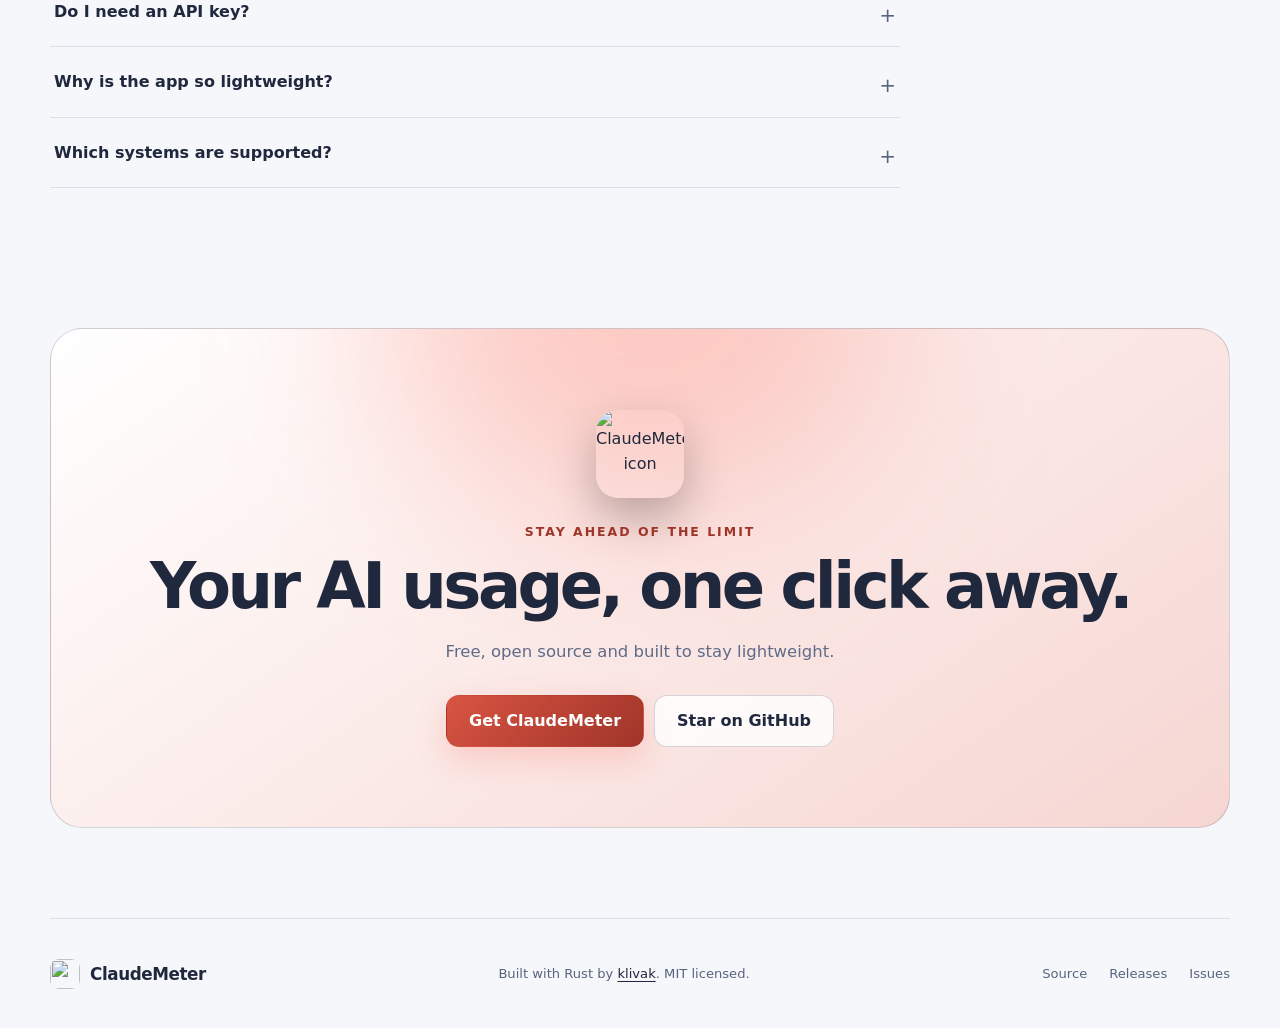
==== commit 89100d88: "release: 5.5.1 — native self-update, no PowerShell; full VERSIONINFO metadata Both changes target an" ====
--- a/site/index.html
+++ b/site/index.html
@@ -178,7 +178,7 @@
         </a>
         <a class="pulse-card" href="https://github.com/klivak/claude-meter/releases/latest">
           <span class="pulse-label">Latest release</span>
-          <strong class="pulse-value pulse-version" id="release-value">v5.5.0</strong>
+          <strong class="pulse-value pulse-version" id="release-value">v5.5.1</strong>
           <span class="pulse-note">View release notes</span>
         </a>
         <a class="pulse-card" href="https://github.com/klivak/claude-meter/issues">
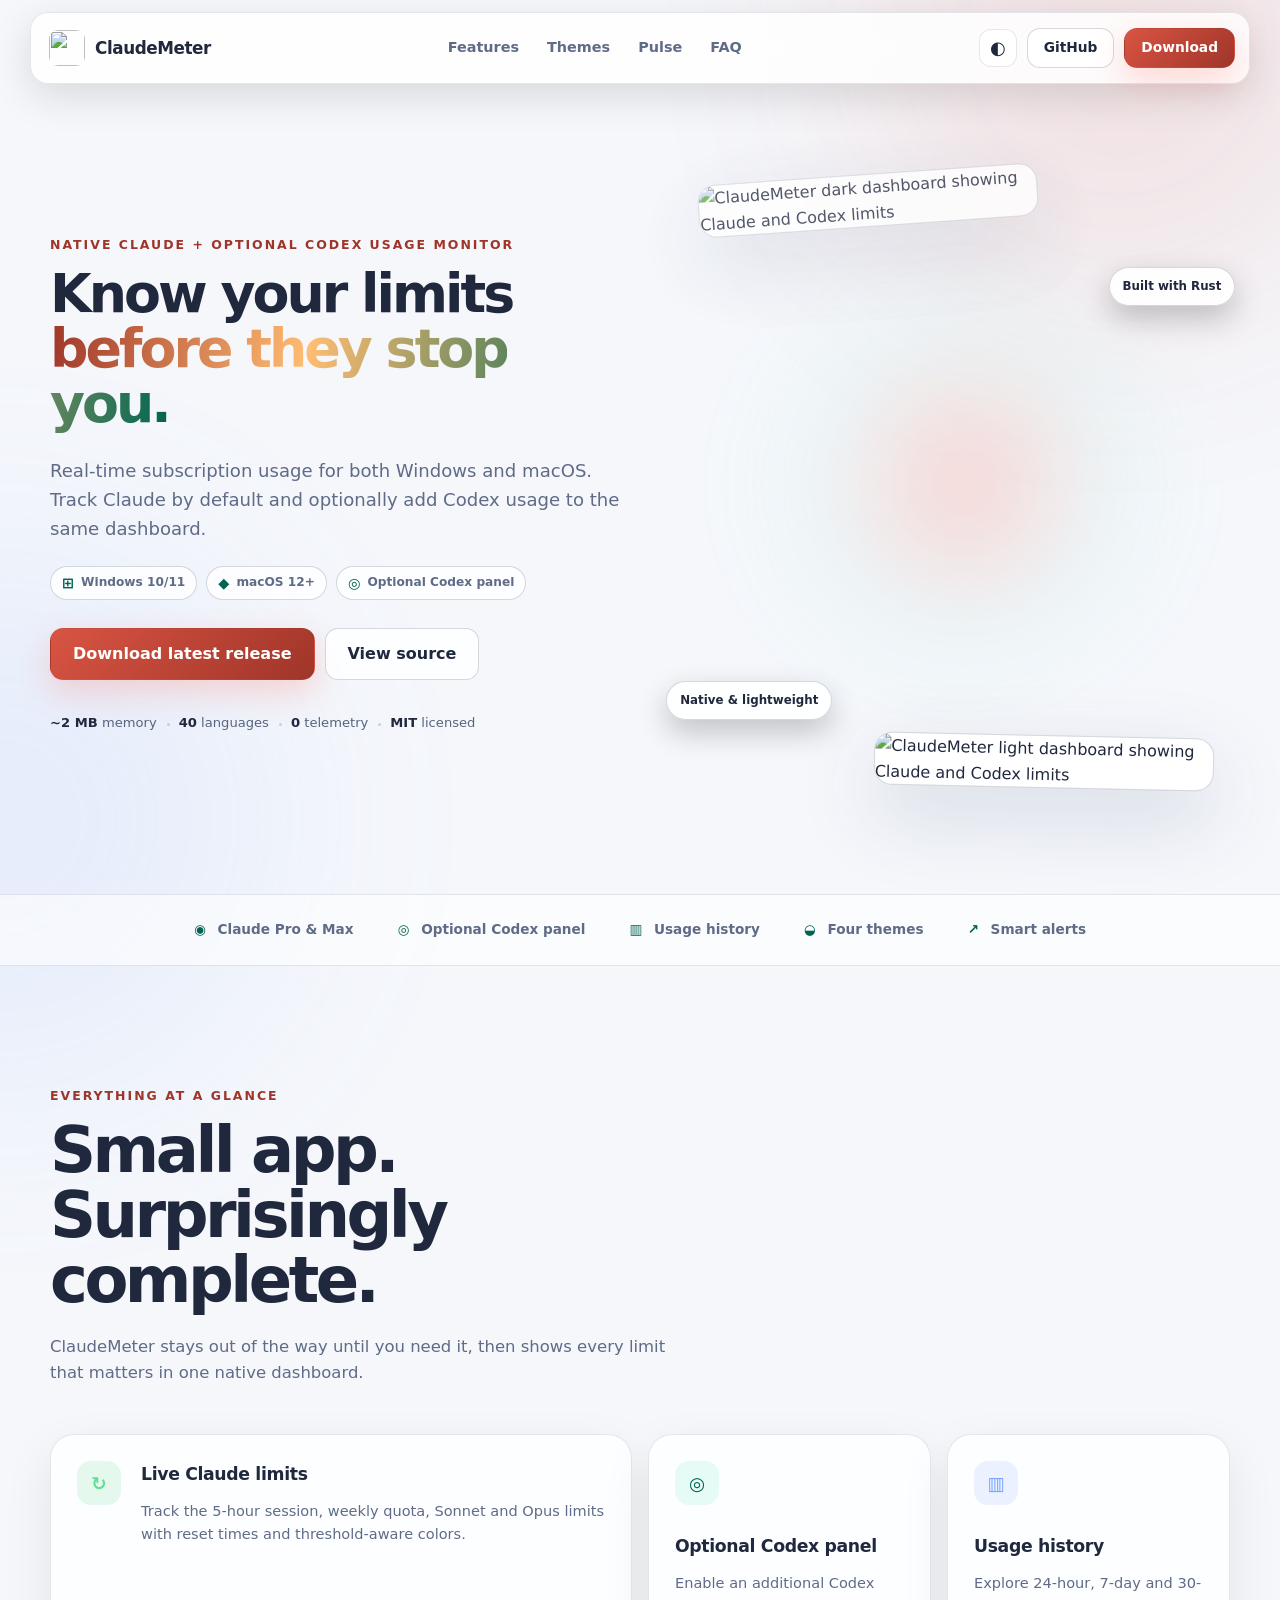
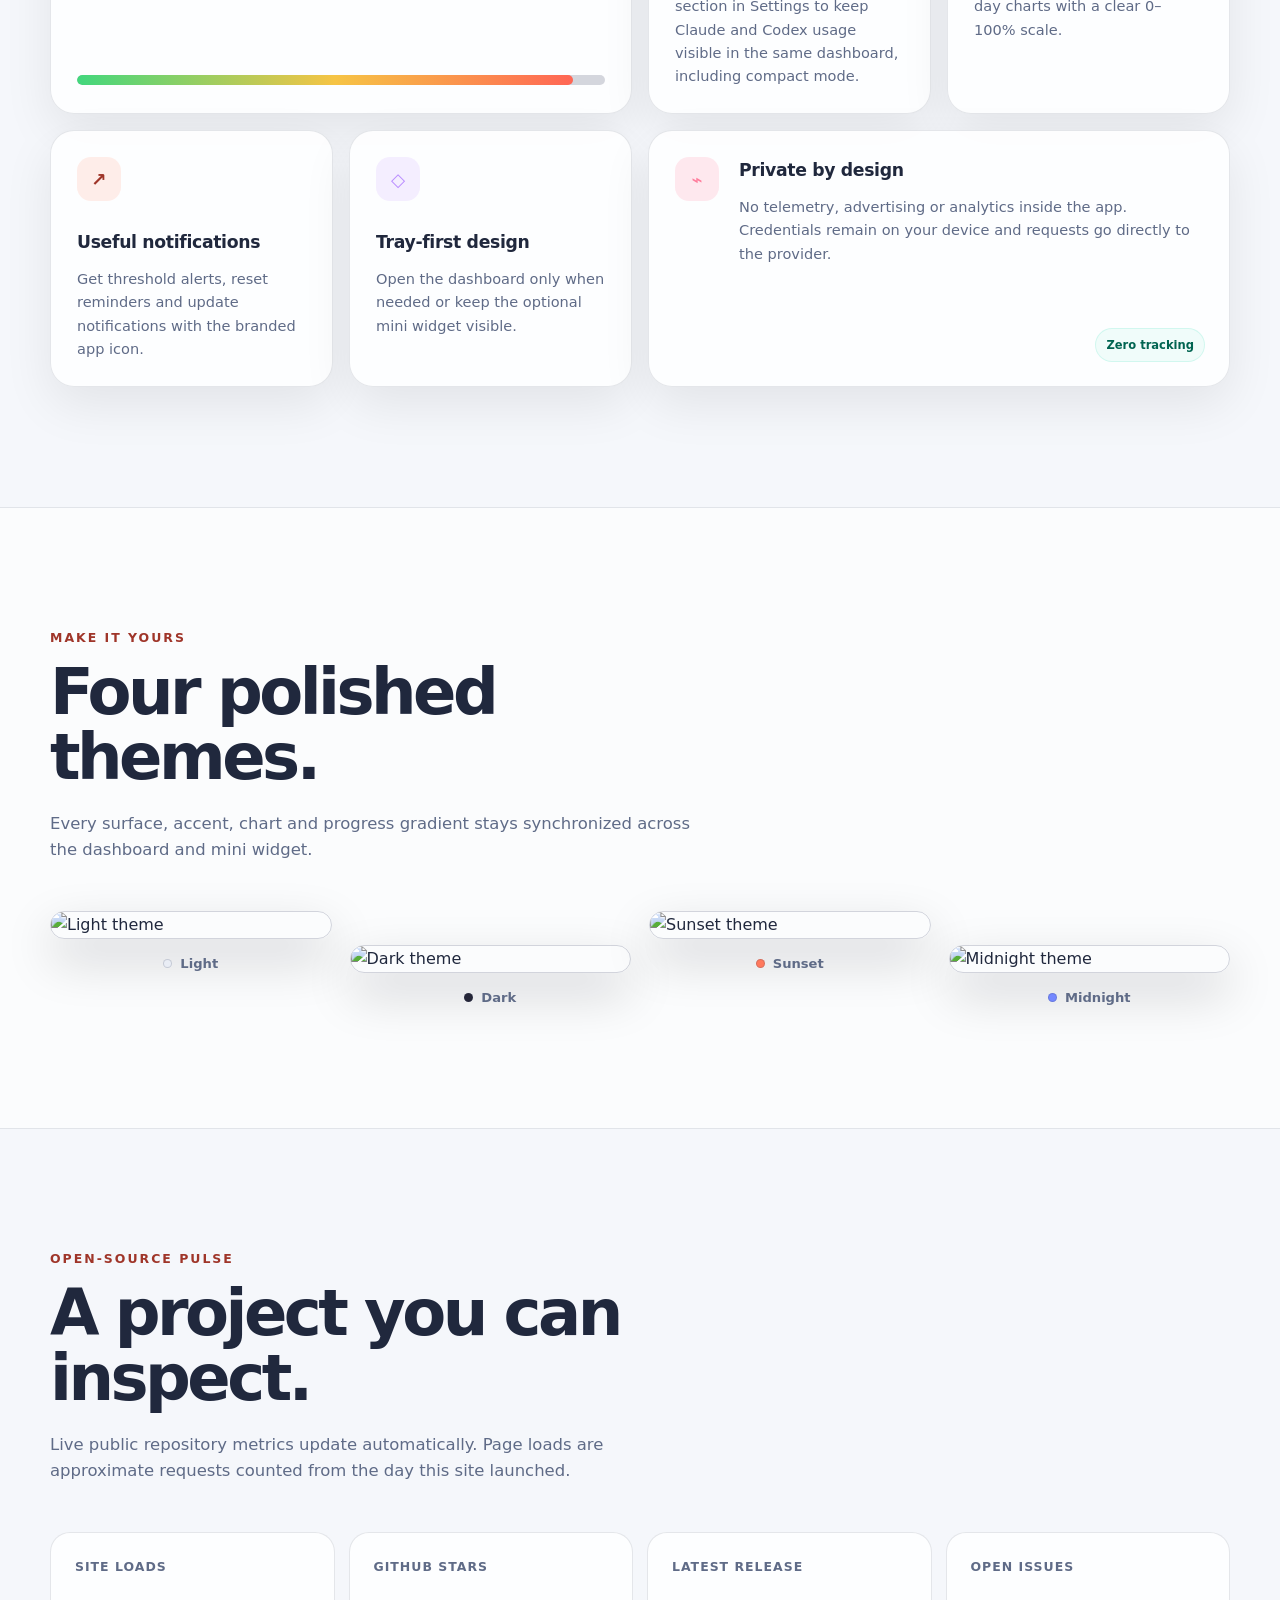
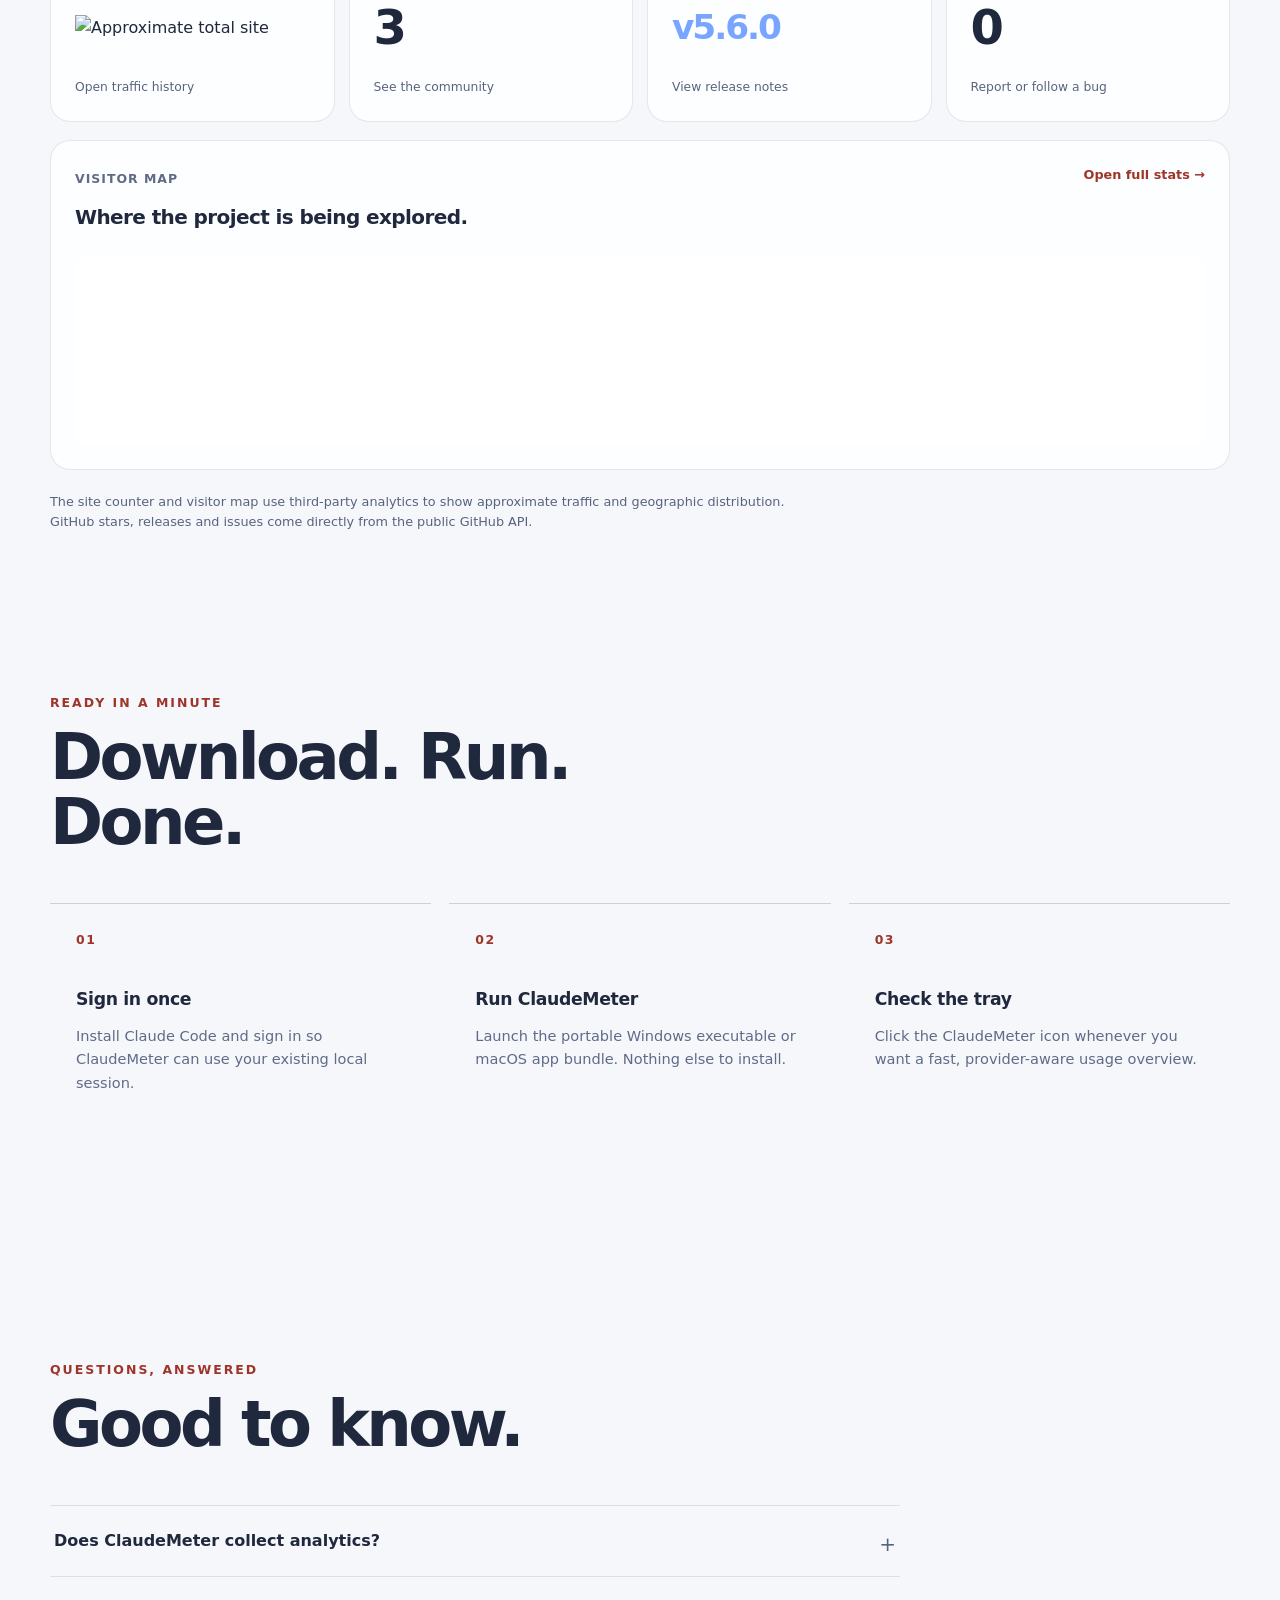
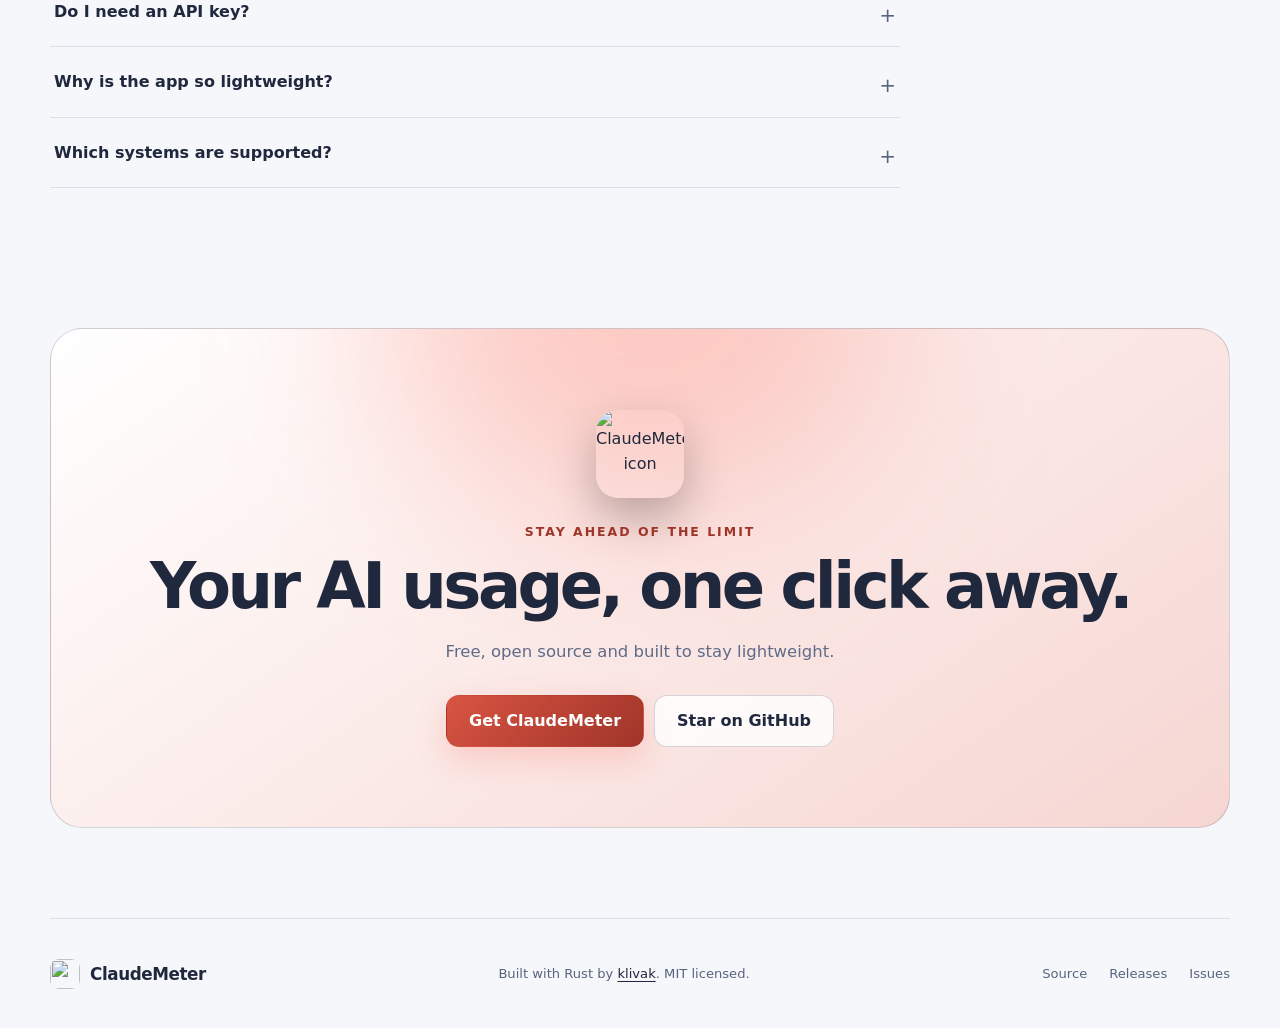
==== commit 1b3d95dc: "release: 5.6.0 — macOS Keychain credentials fallback Claude Code on macOS stores the OAuth token in " ====
--- a/site/index.html
+++ b/site/index.html
@@ -178,7 +178,7 @@
         </a>
         <a class="pulse-card" href="https://github.com/klivak/claude-meter/releases/latest">
           <span class="pulse-label">Latest release</span>
-          <strong class="pulse-value pulse-version" id="release-value">v5.5.1</strong>
+          <strong class="pulse-value pulse-version" id="release-value">v5.6.0</strong>
           <span class="pulse-note">View release notes</span>
         </a>
         <a class="pulse-card" href="https://github.com/klivak/claude-meter/issues">
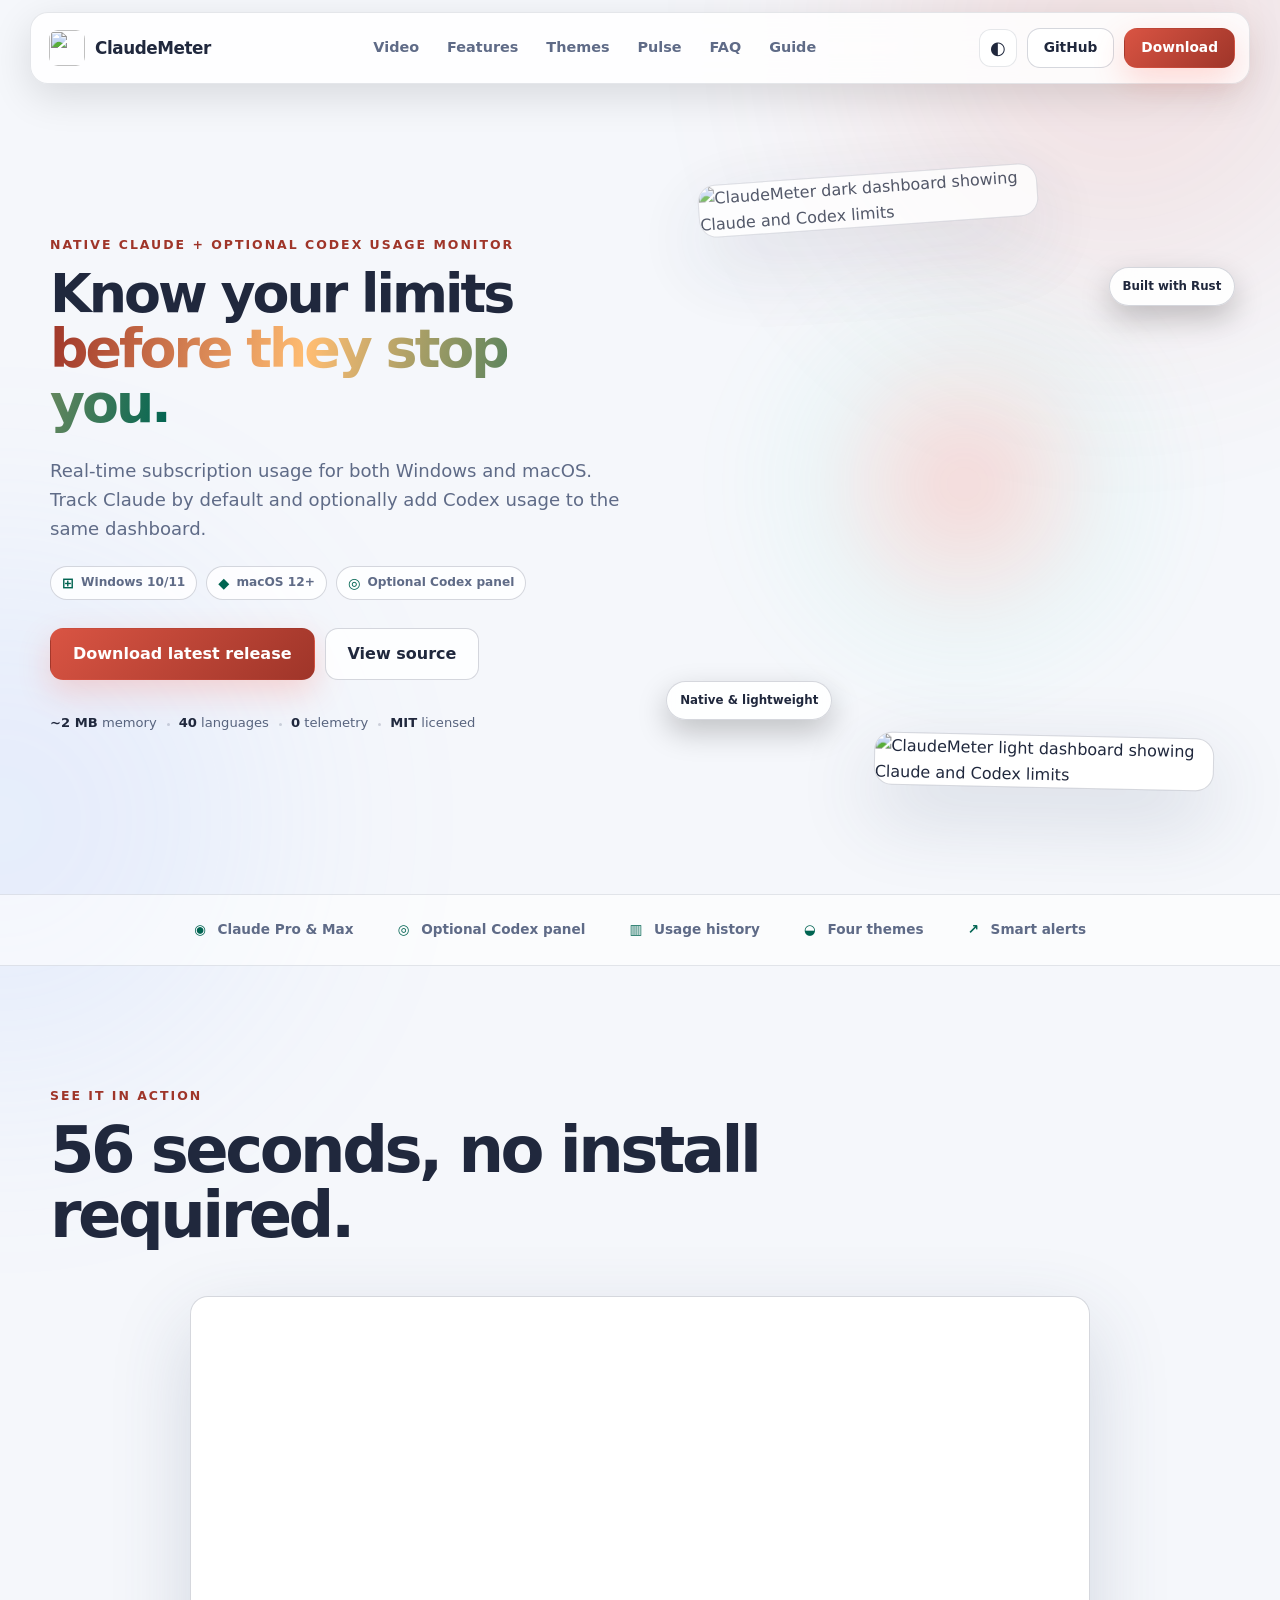
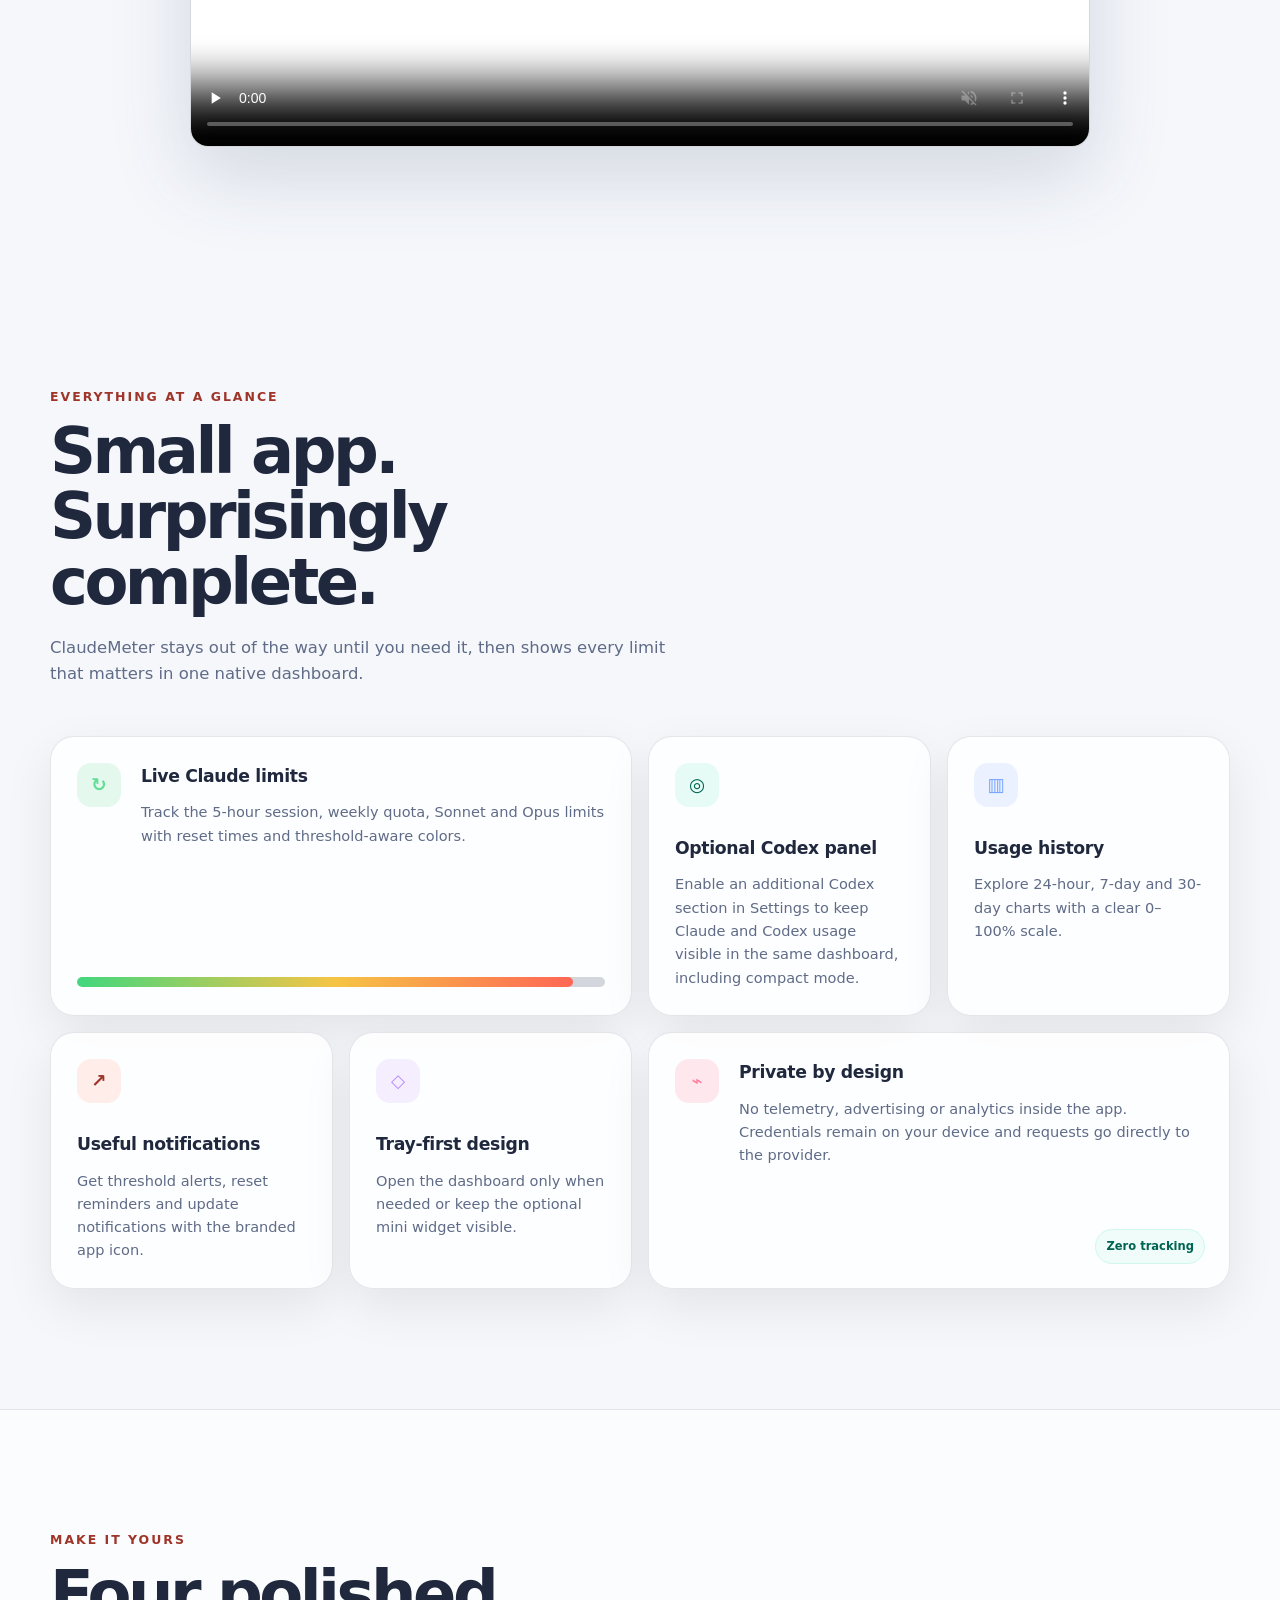
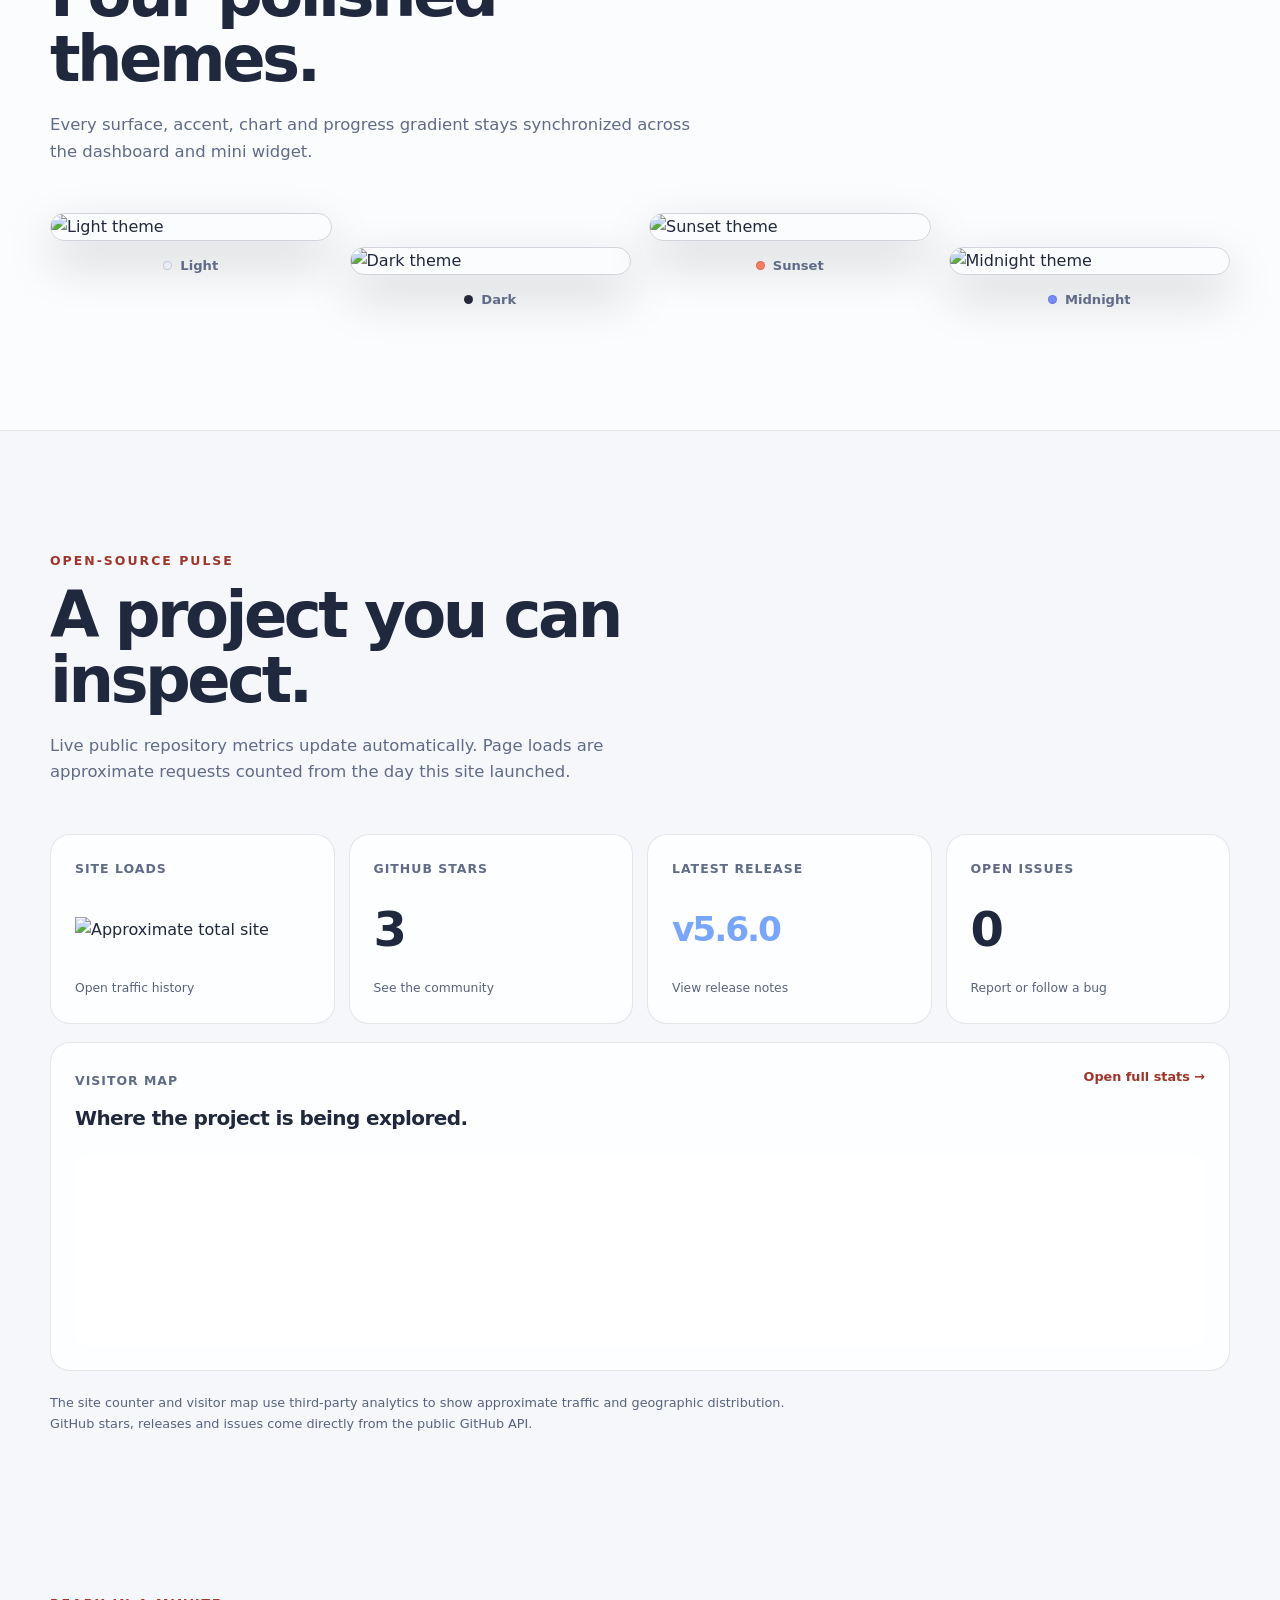
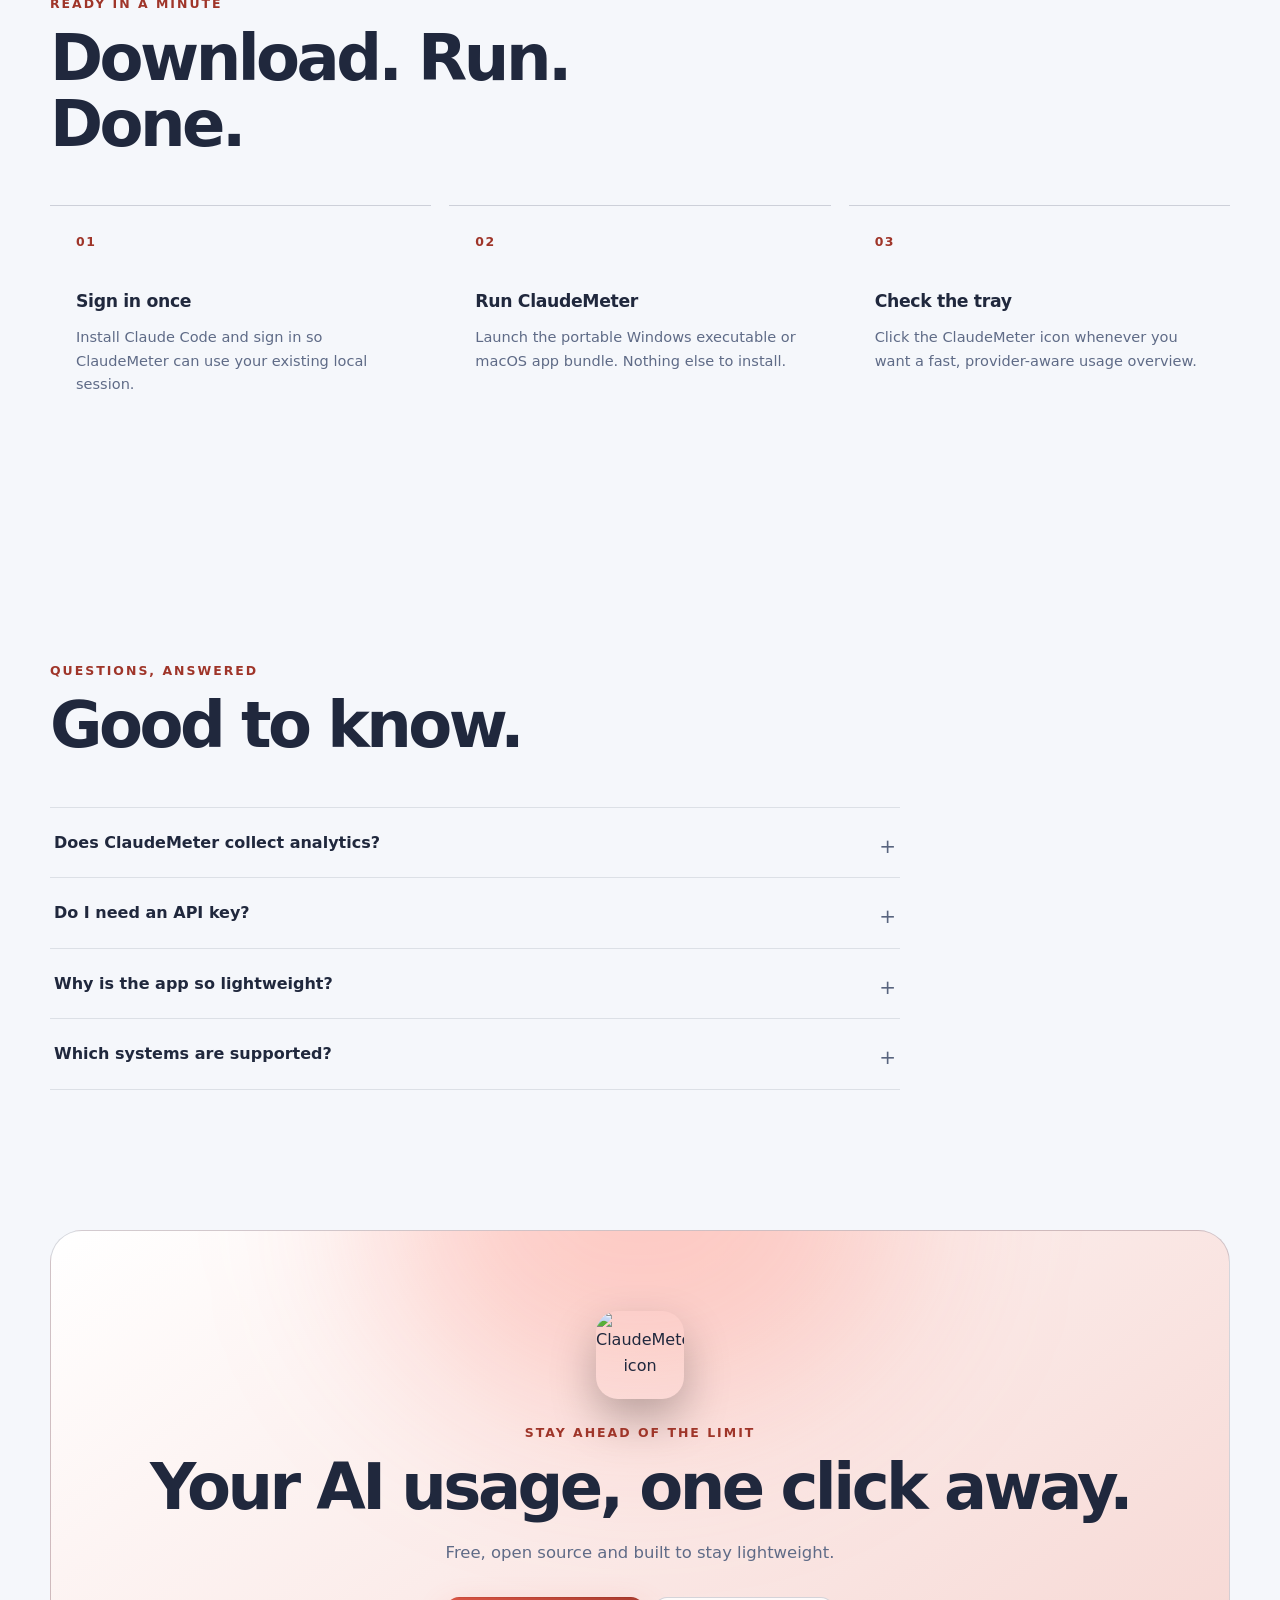
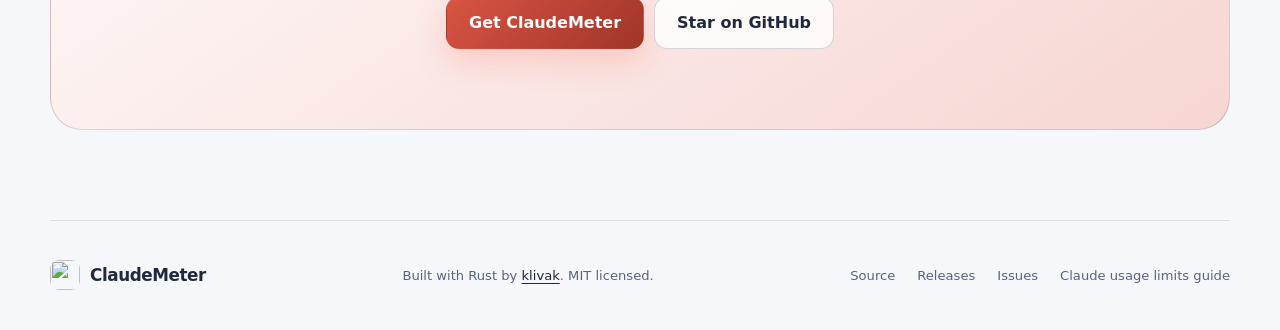
==== commit 4907fed4: "site: add Claude usage limits SEO guide with sitemap and structured data Co-Authored-By: Claude Opus" ====
--- a/site/index.html
+++ b/site/index.html
@@ -11,6 +11,7 @@
   <meta property="og:url" content="https://klivak.github.io/claude-meter/">
   <meta property="og:image" content="https://raw.githubusercontent.com/klivak/claude-meter/main/assets/icon_app.png">
   <title>ClaudeMeter — Claude &amp; Codex Usage Monitor</title>
+  <link rel="canonical" href="https://klivak.github.io/claude-meter/">
   <link rel="icon" href="assets/icon_app.ico">
   <link rel="stylesheet" href="styles.css">
   <script src="app.js" defer></script>
@@ -25,10 +26,12 @@
       <span>ClaudeMeter</span>
     </a>
     <nav aria-label="Main navigation">
+      <a href="#promo">Video</a>
       <a href="#features">Features</a>
       <a href="#themes">Themes</a>
       <a href="#analytics">Pulse</a>
       <a href="#faq">FAQ</a>
+      <a href="claude-usage-limits.html">Guide</a>
     </nav>
     <div class="header-actions">
       <button class="icon-button" id="theme-toggle" type="button" aria-label="Switch color theme">
@@ -83,6 +86,16 @@
       <div><span class="signal-icon">↗</span> Smart alerts</div>
     </section>
 
+    <section class="section-shell section-block" id="promo">
+      <div class="section-heading reveal">
+        <p class="eyebrow">See it in action</p>
+        <h2>56 seconds, no install required.</h2>
+      </div>
+      <div class="promo-frame reveal">
+        <video src="promo/claudemeter-promo.mp4" poster="promo/promo-poster.png" preload="none" controls muted playsinline></video>
+      </div>
+    </section>
+
     <section class="section-shell section-block" id="features">
       <div class="section-heading reveal">
         <p class="eyebrow">Everything at a glance</p>
@@ -178,7 +191,7 @@
         </a>
         <a class="pulse-card" href="https://github.com/klivak/claude-meter/releases/latest">
           <span class="pulse-label">Latest release</span>
-          <strong class="pulse-value pulse-version" id="release-value">v5.6.0</strong>
+          <strong class="pulse-value pulse-version" id="release-value">v5.9.1</strong>
           <span class="pulse-note">View release notes</span>
         </a>
         <a class="pulse-card" href="https://github.com/klivak/claude-meter/issues">
@@ -274,6 +287,7 @@
       <a href="https://github.com/klivak/claude-meter">Source</a>
       <a href="https://github.com/klivak/claude-meter/releases">Releases</a>
       <a href="https://github.com/klivak/claude-meter/issues">Issues</a>
+      <a href="claude-usage-limits.html">Claude usage limits guide</a>
     </div>
   </footer>
 </body>
--- a/site/styles.css
+++ b/site/styles.css
@@ -333,6 +333,22 @@
   filter: blur(28px);
 }
 
+.promo-frame {
+  overflow: hidden;
+  max-width: 900px;
+  margin: 0 auto;
+  border: 1px solid var(--line-strong);
+  border-radius: 18px;
+  background: var(--surface-solid);
+  box-shadow: var(--shadow);
+}
+
+.promo-frame video {
+  display: block;
+  width: 100%;
+  height: auto;
+}
+
 .window-card {
   position: absolute;
   overflow: hidden;
@@ -976,3 +992,96 @@
     transform: none;
   }
 }
+
+/* Guide / article pages */
+.article {
+  max-width: 780px;
+  padding: 48px 0 80px;
+}
+
+.breadcrumbs {
+  margin-bottom: 24px;
+  color: var(--soft);
+  font-size: 0.9rem;
+}
+
+.breadcrumbs a:hover,
+.article p a:not(.button),
+.article li a {
+  color: var(--accent-bright);
+}
+
+.article h1 {
+  margin: 0 0 16px;
+  font-size: clamp(2rem, 5vw, 3rem);
+  line-height: 1.12;
+  letter-spacing: -0.03em;
+}
+
+.article h2 {
+  margin: 48px 0 12px;
+  font-size: 1.6rem;
+  letter-spacing: -0.02em;
+}
+
+.article h3 {
+  margin: 28px 0 8px;
+}
+
+.article p,
+.article li {
+  color: var(--muted);
+}
+
+.article strong {
+  color: var(--text);
+}
+
+.article li + li {
+  margin-top: 6px;
+}
+
+.article code {
+  padding: 1px 6px;
+  border: 1px solid var(--line);
+  border-radius: 6px;
+  background: var(--surface-solid);
+  font-size: 0.9em;
+}
+
+.article-lede {
+  font-size: 1.15rem;
+}
+
+.article-meta {
+  font-size: 0.9rem;
+}
+
+.article-toc {
+  margin: 32px 0;
+  padding: 20px 24px;
+  border: 1px solid var(--line);
+  border-radius: var(--radius);
+  background: var(--surface);
+}
+
+.article-toc ol {
+  margin: 8px 0 0;
+}
+
+.article figure {
+  margin: 28px 0;
+}
+
+.article figure img {
+  border: 1px solid var(--line);
+  border-radius: 16px;
+  box-shadow: var(--shadow);
+}
+
+.article figcaption {
+  margin-top: 10px;
+  color: var(--soft);
+  font-size: 0.9rem;
+  text-align: center;
+}
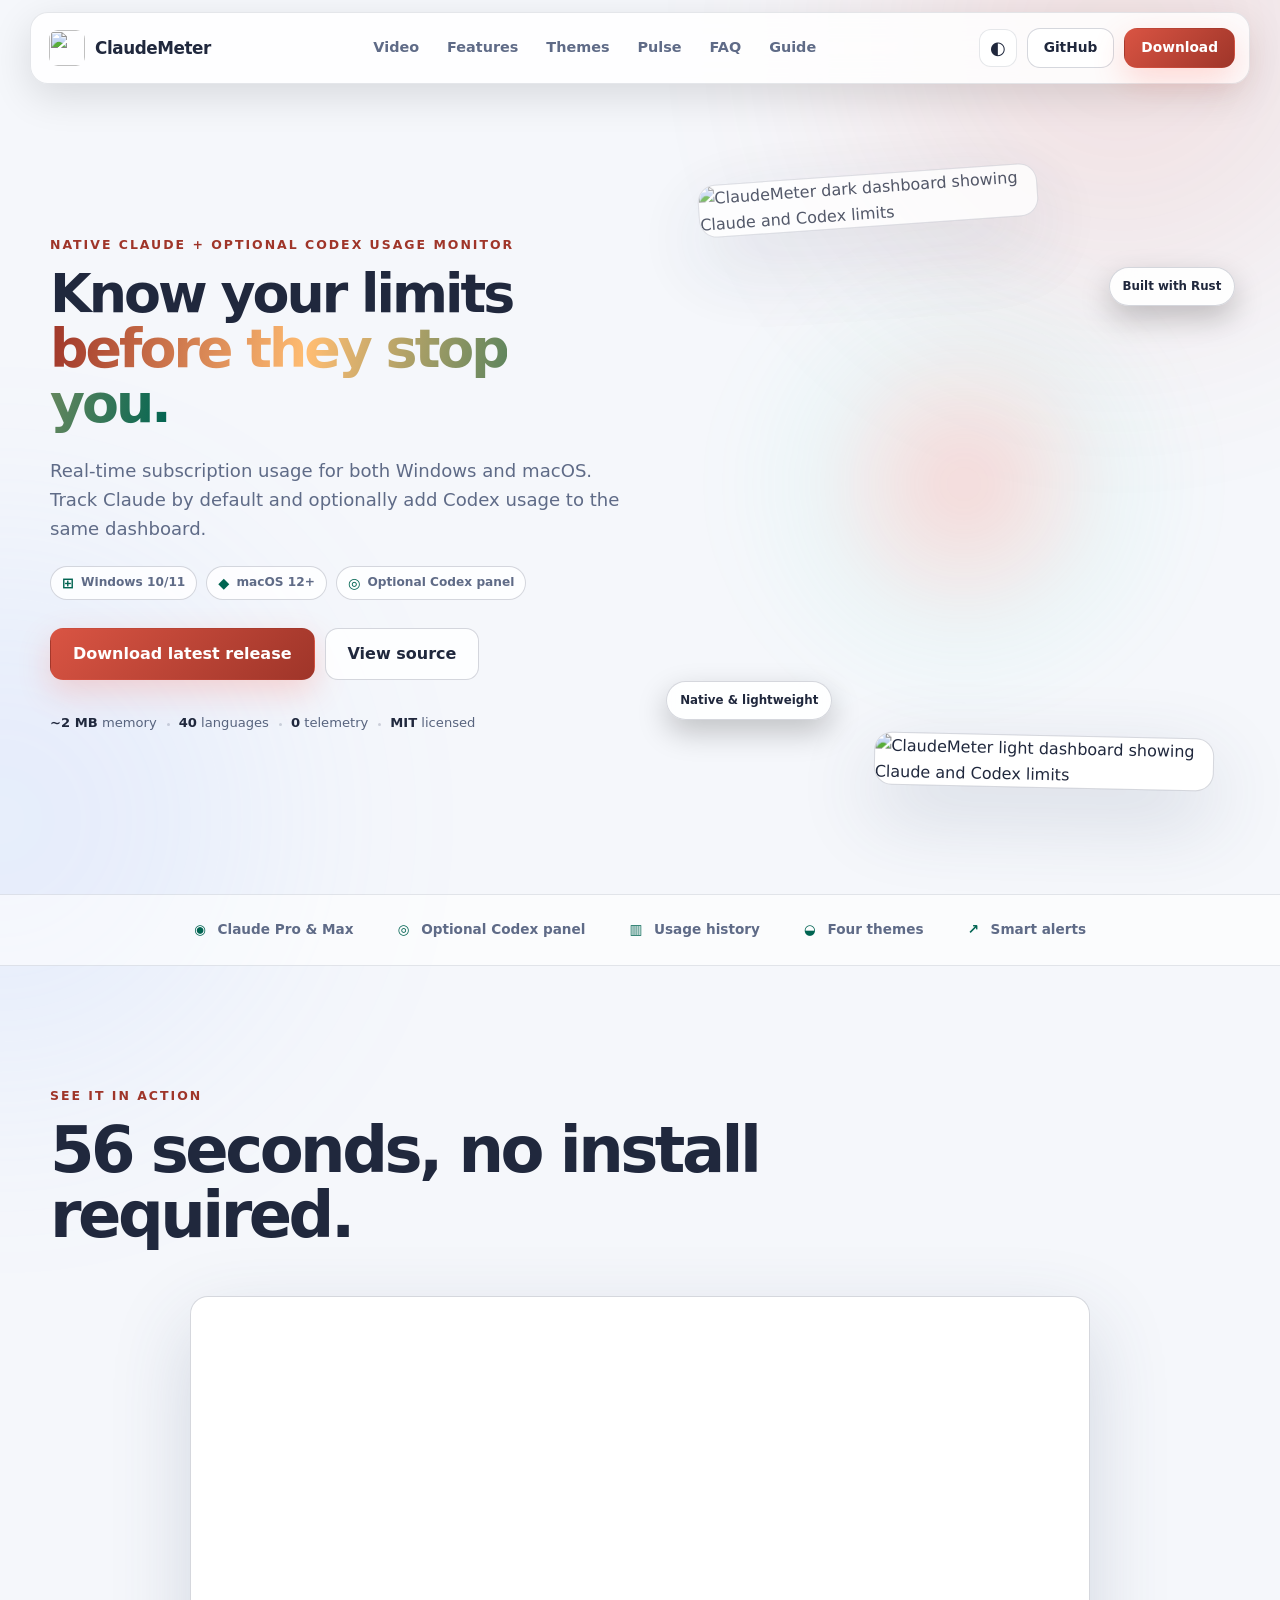
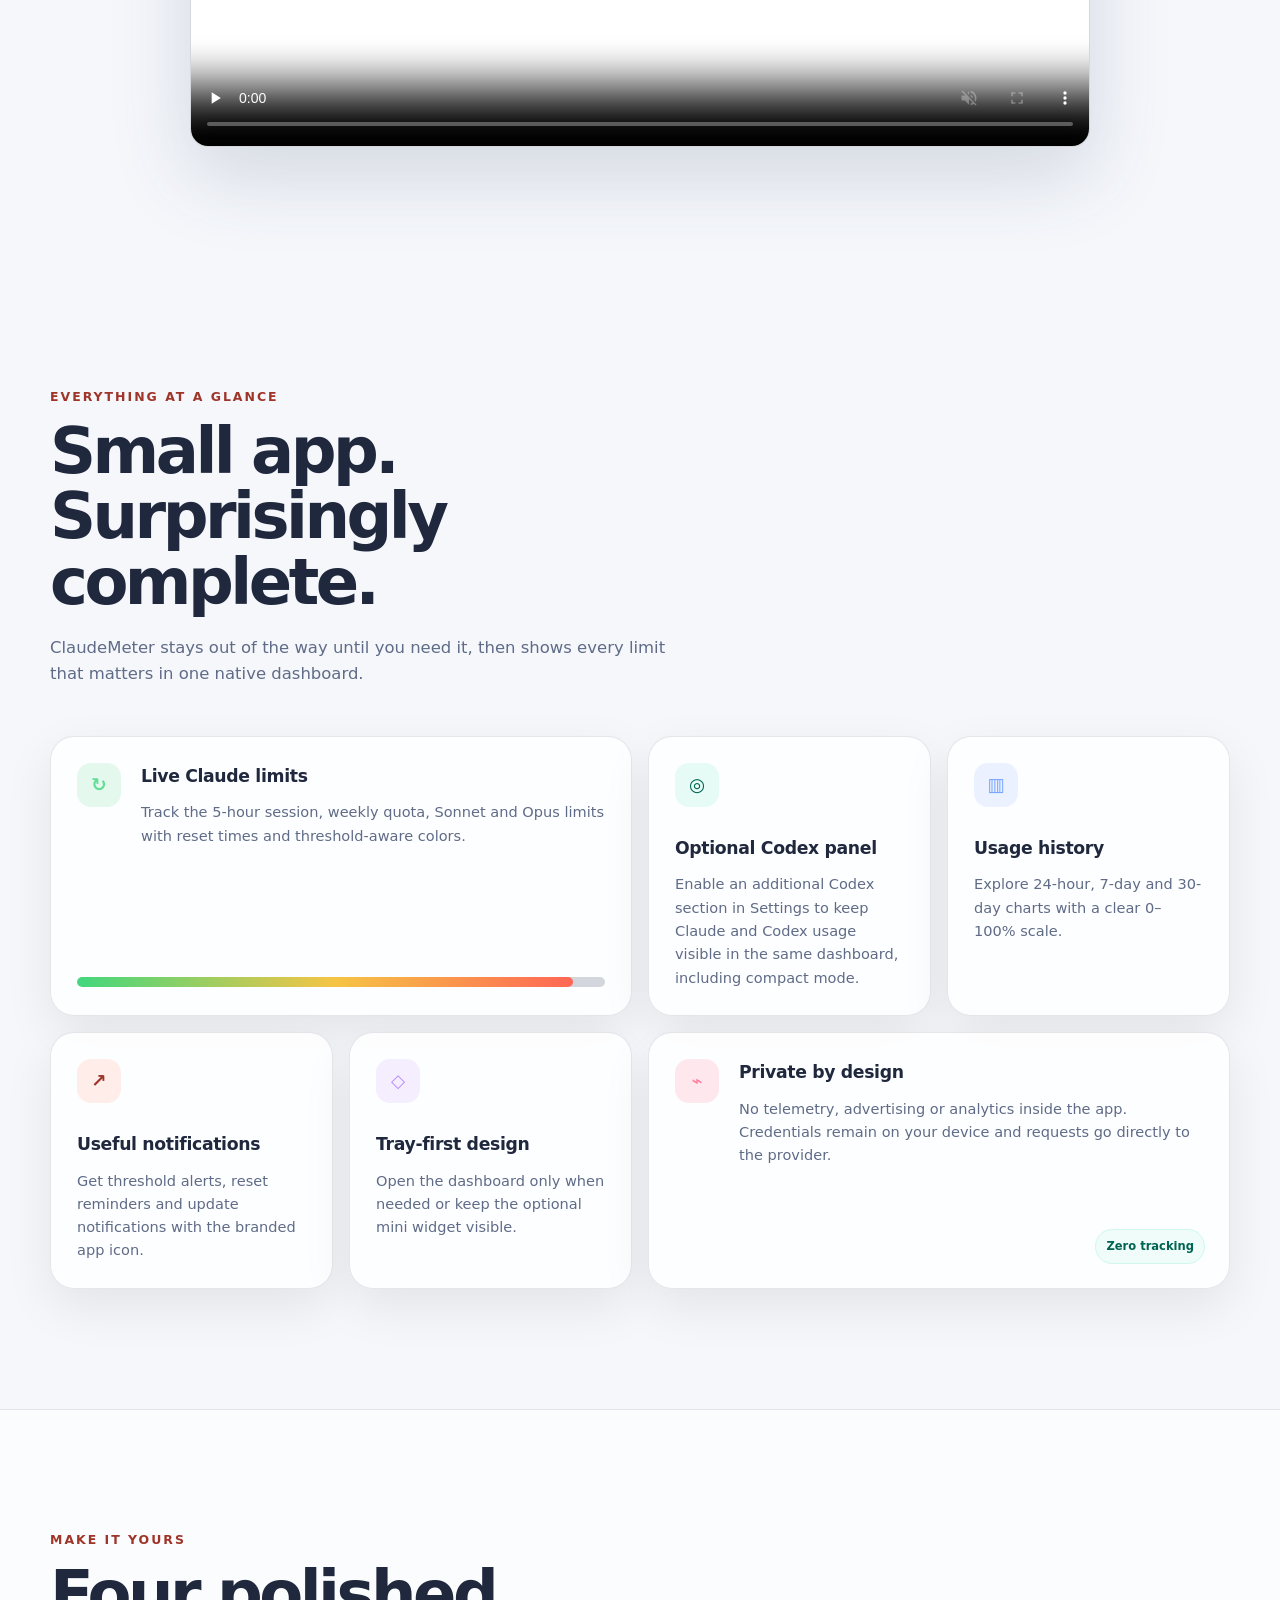
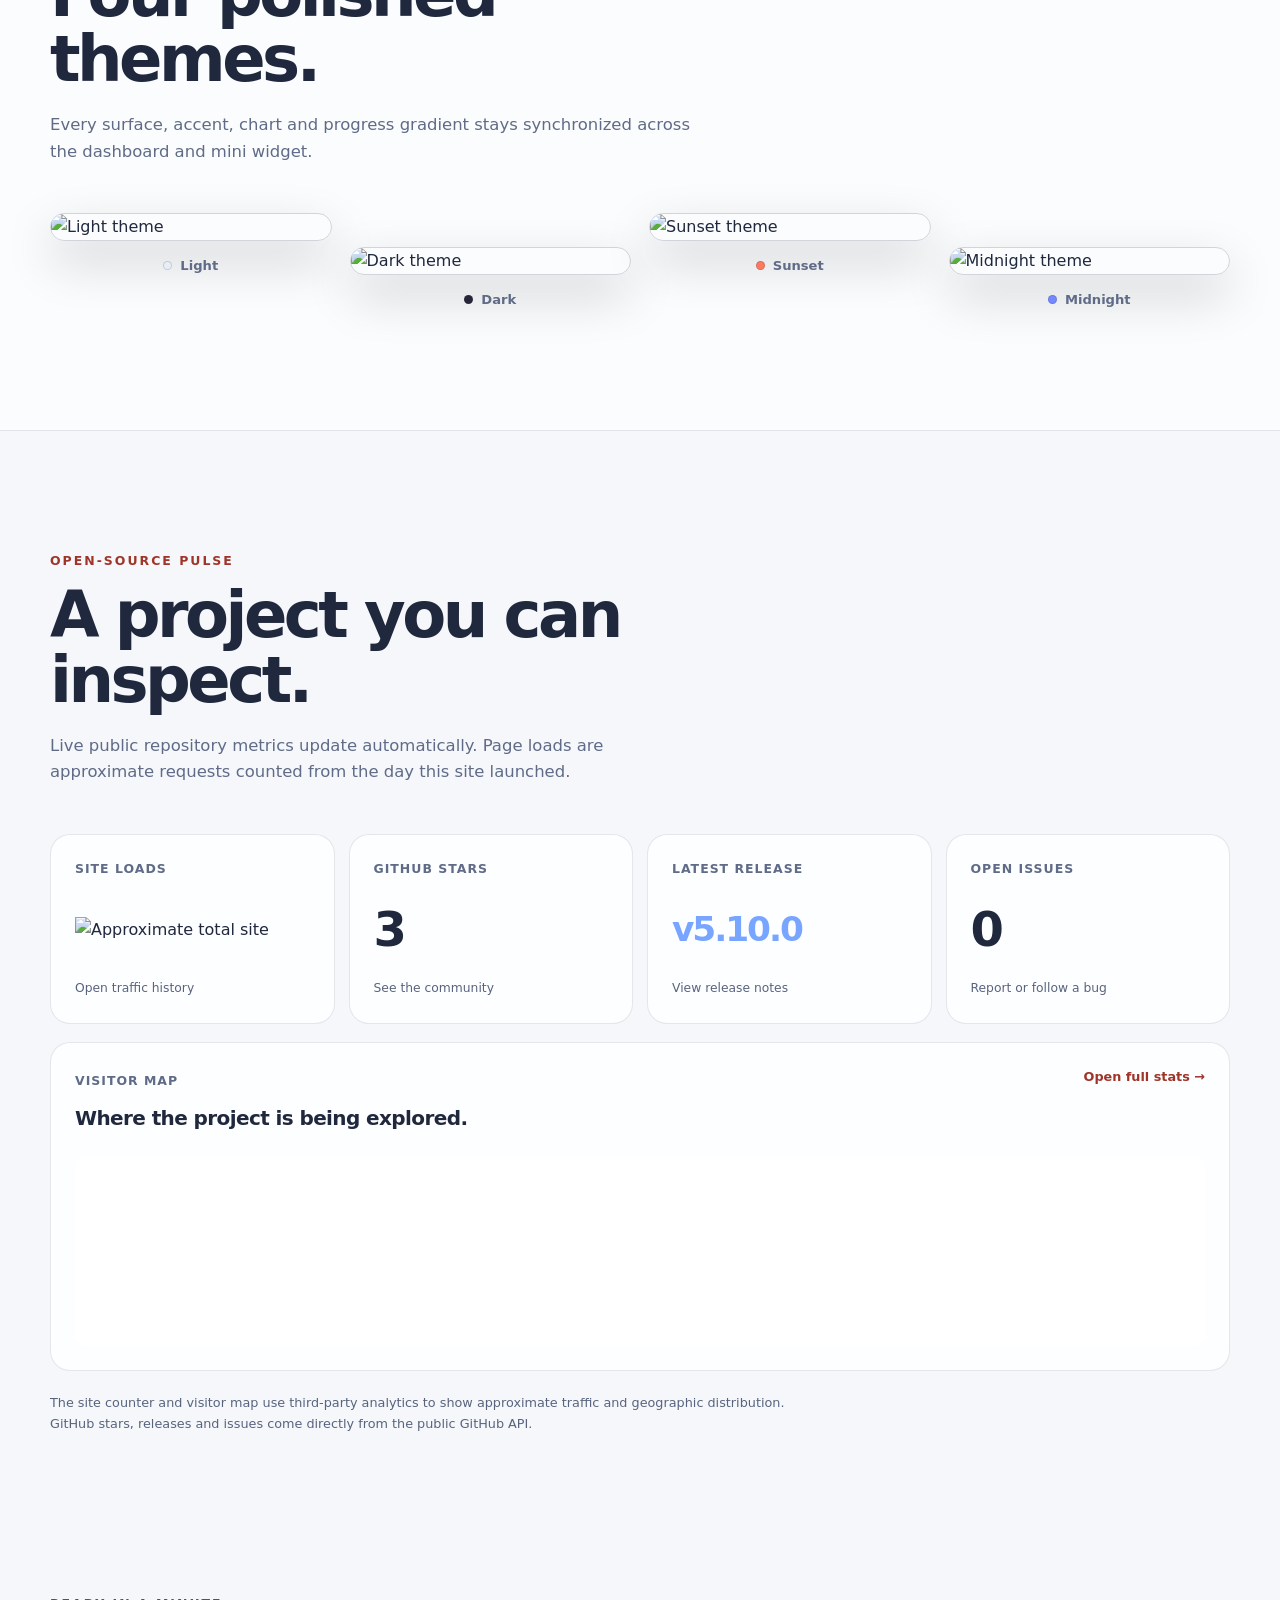
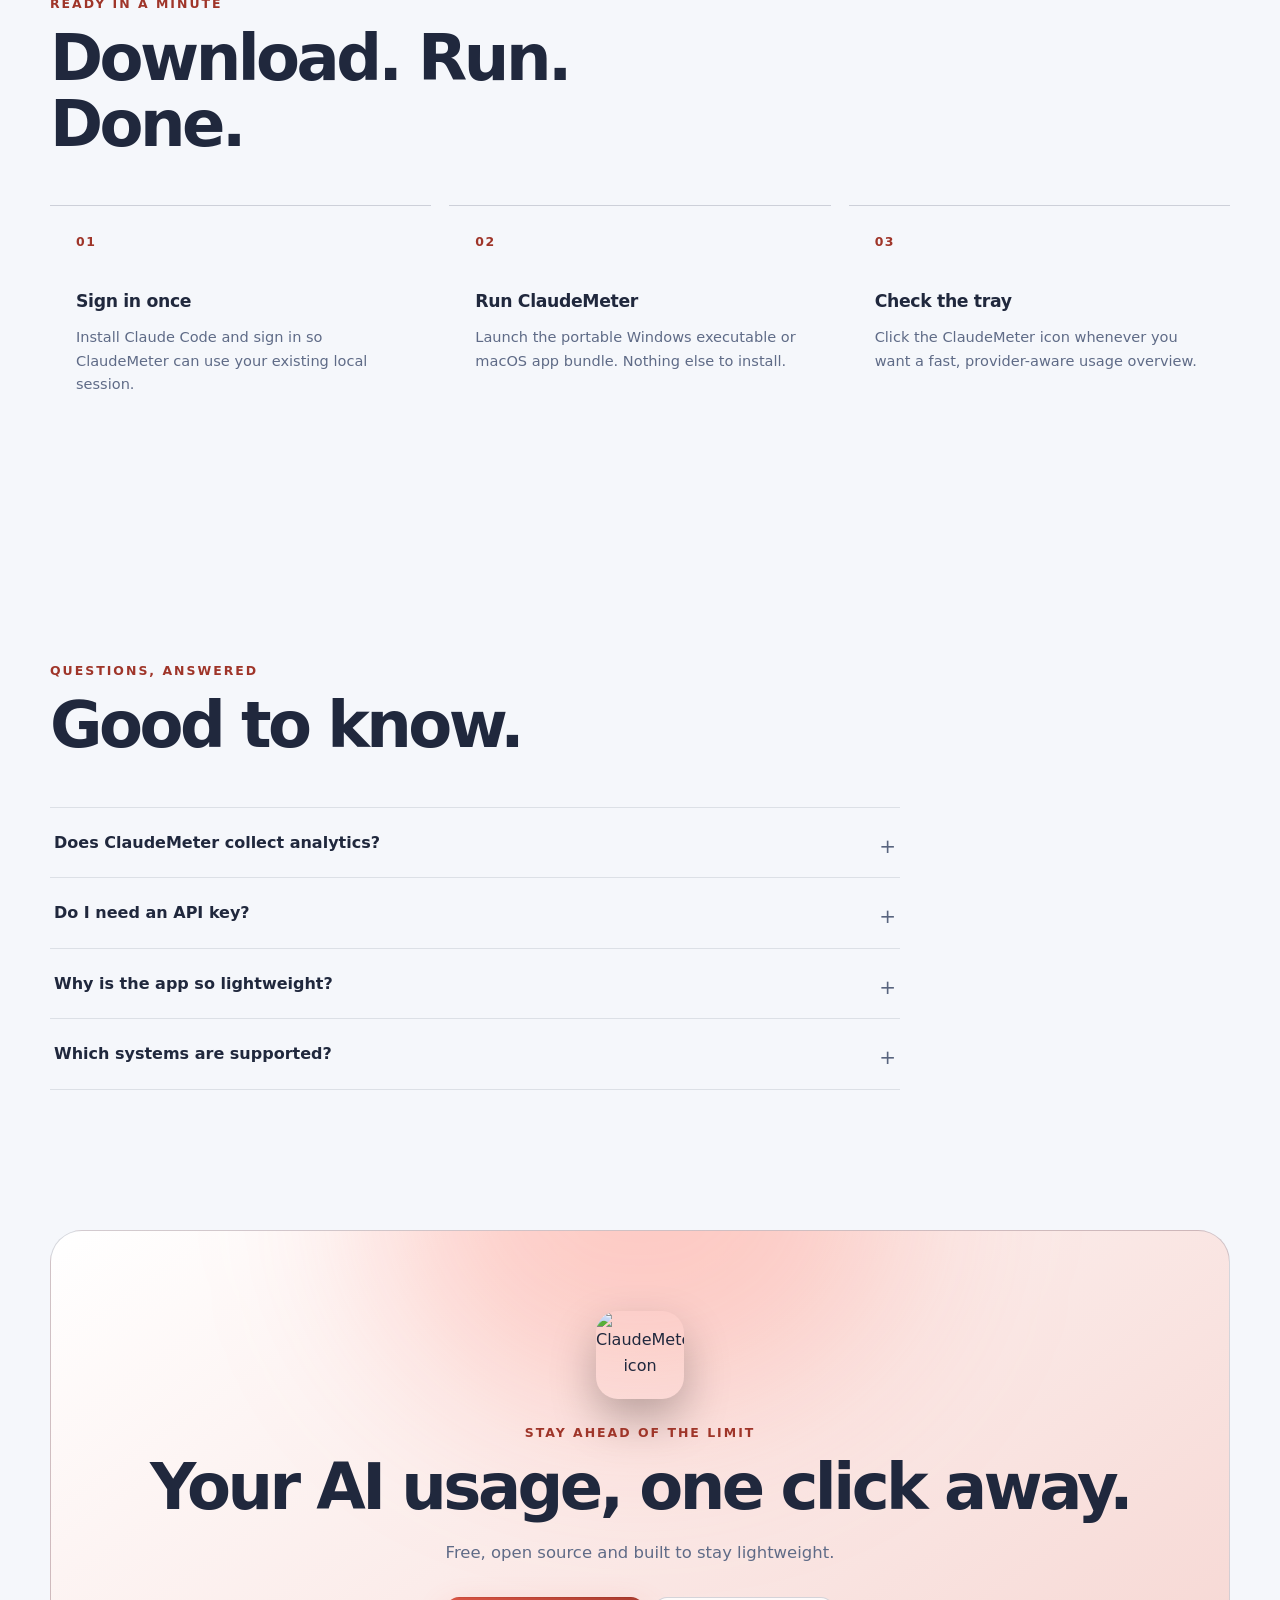
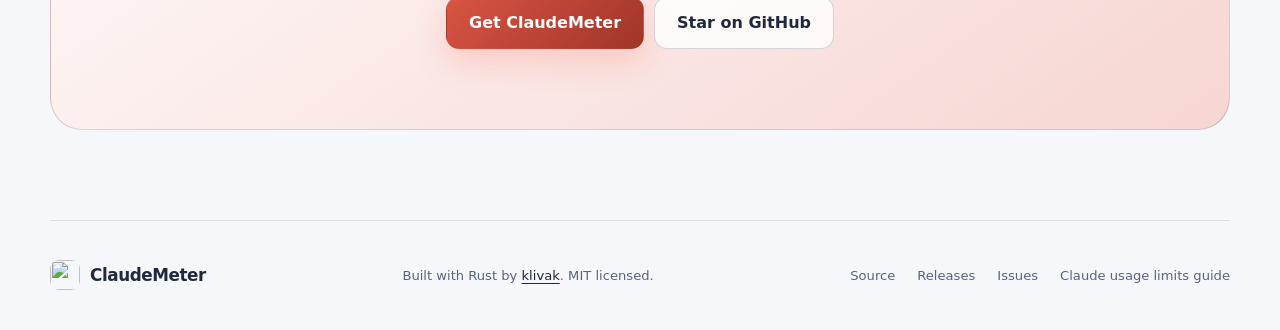
==== commit 3b811852: "release: 5.10.0 — collapsible dashboard metrics Co-Authored-By: Claude Opus 5.5 (1M context) <norepl" ====
--- a/site/index.html
+++ b/site/index.html
@@ -191,7 +191,7 @@
         </a>
         <a class="pulse-card" href="https://github.com/klivak/claude-meter/releases/latest">
           <span class="pulse-label">Latest release</span>
-          <strong class="pulse-value pulse-version" id="release-value">v5.9.1</strong>
+          <strong class="pulse-value pulse-version" id="release-value">v5.10.0</strong>
           <span class="pulse-note">View release notes</span>
         </a>
         <a class="pulse-card" href="https://github.com/klivak/claude-meter/issues">
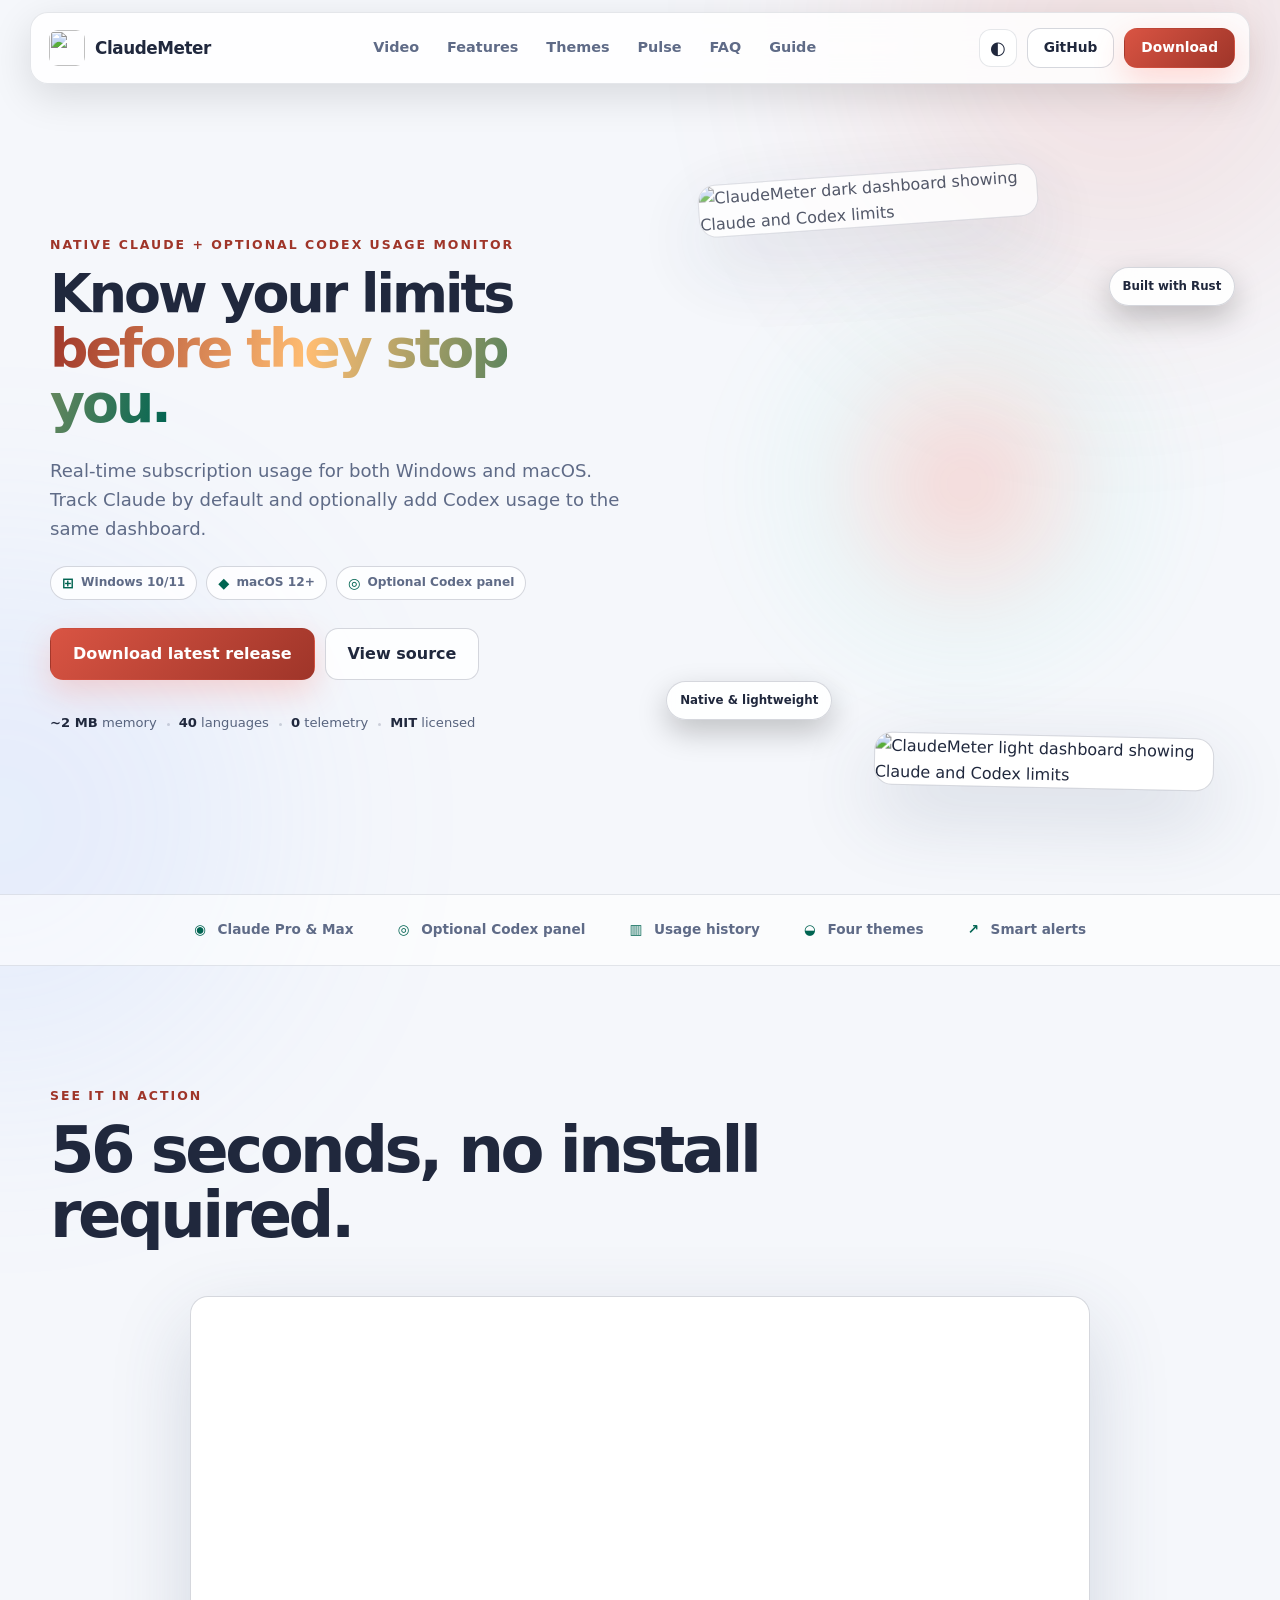
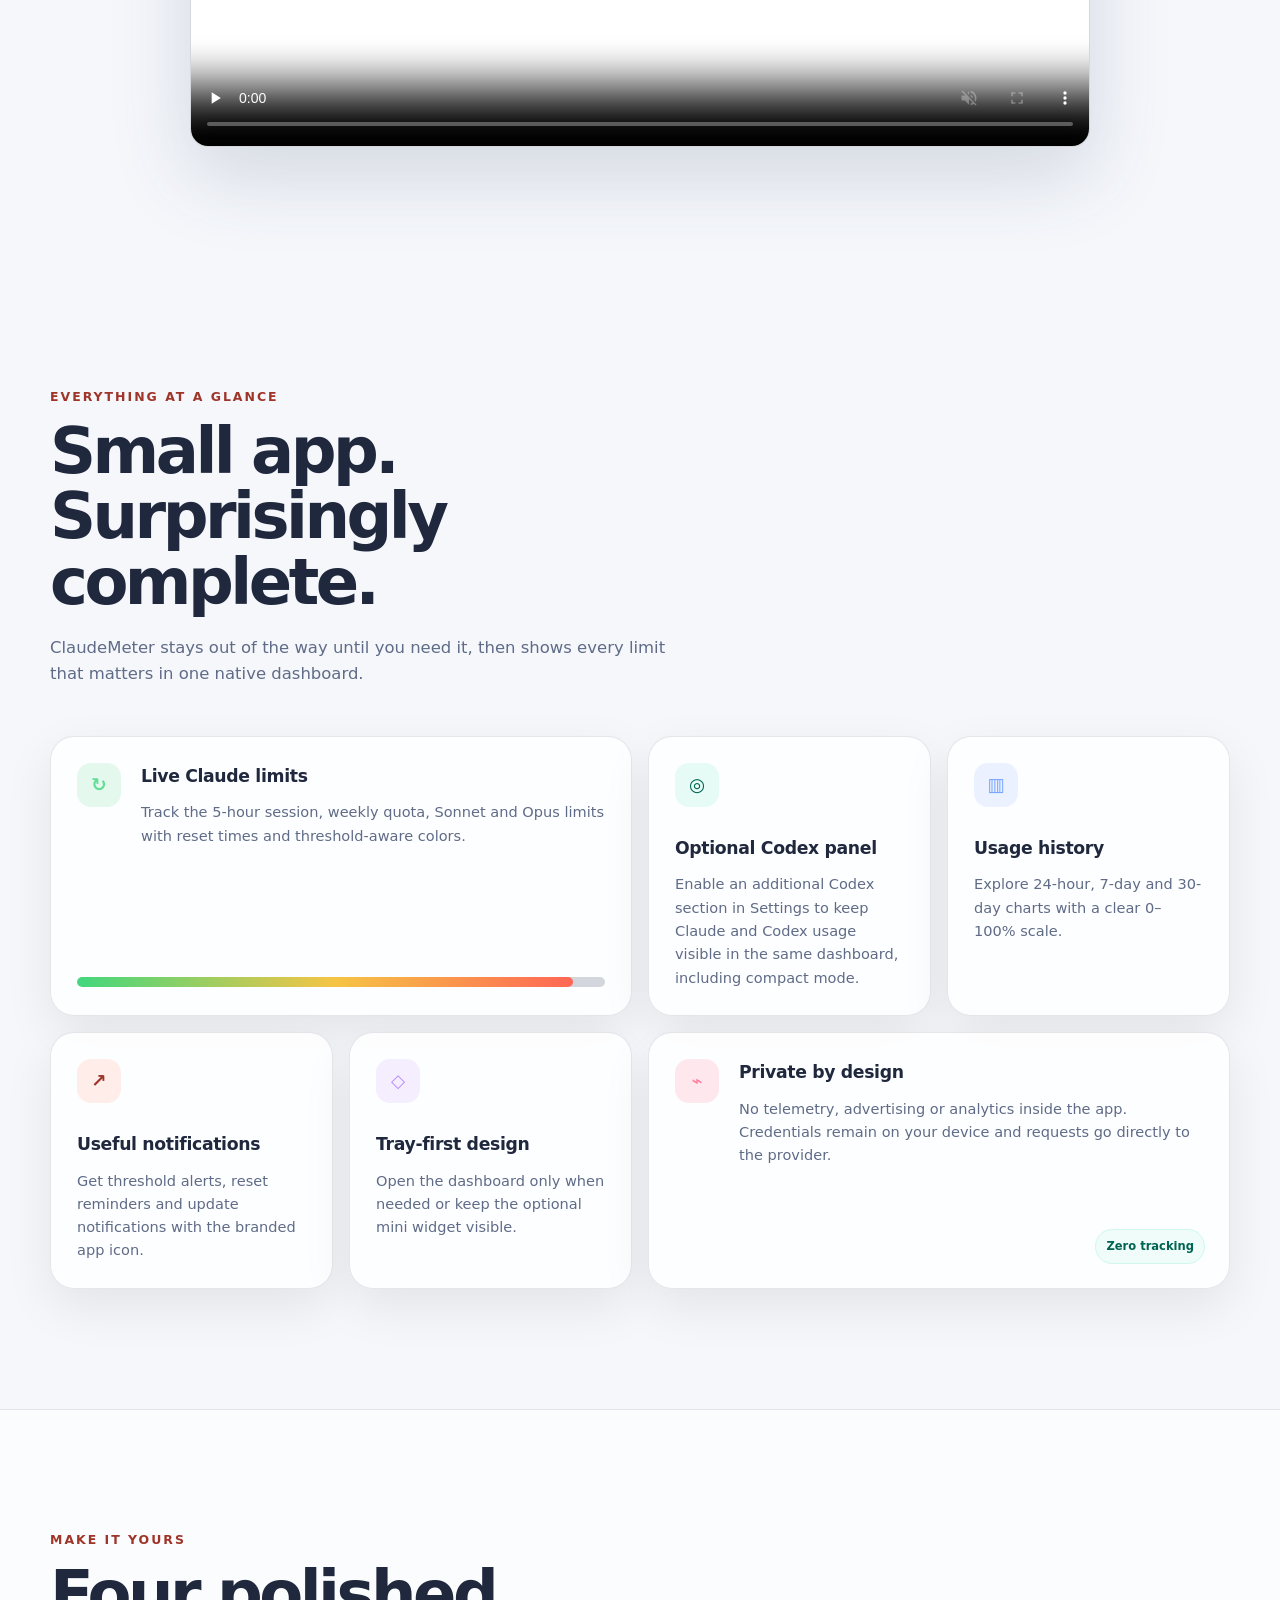
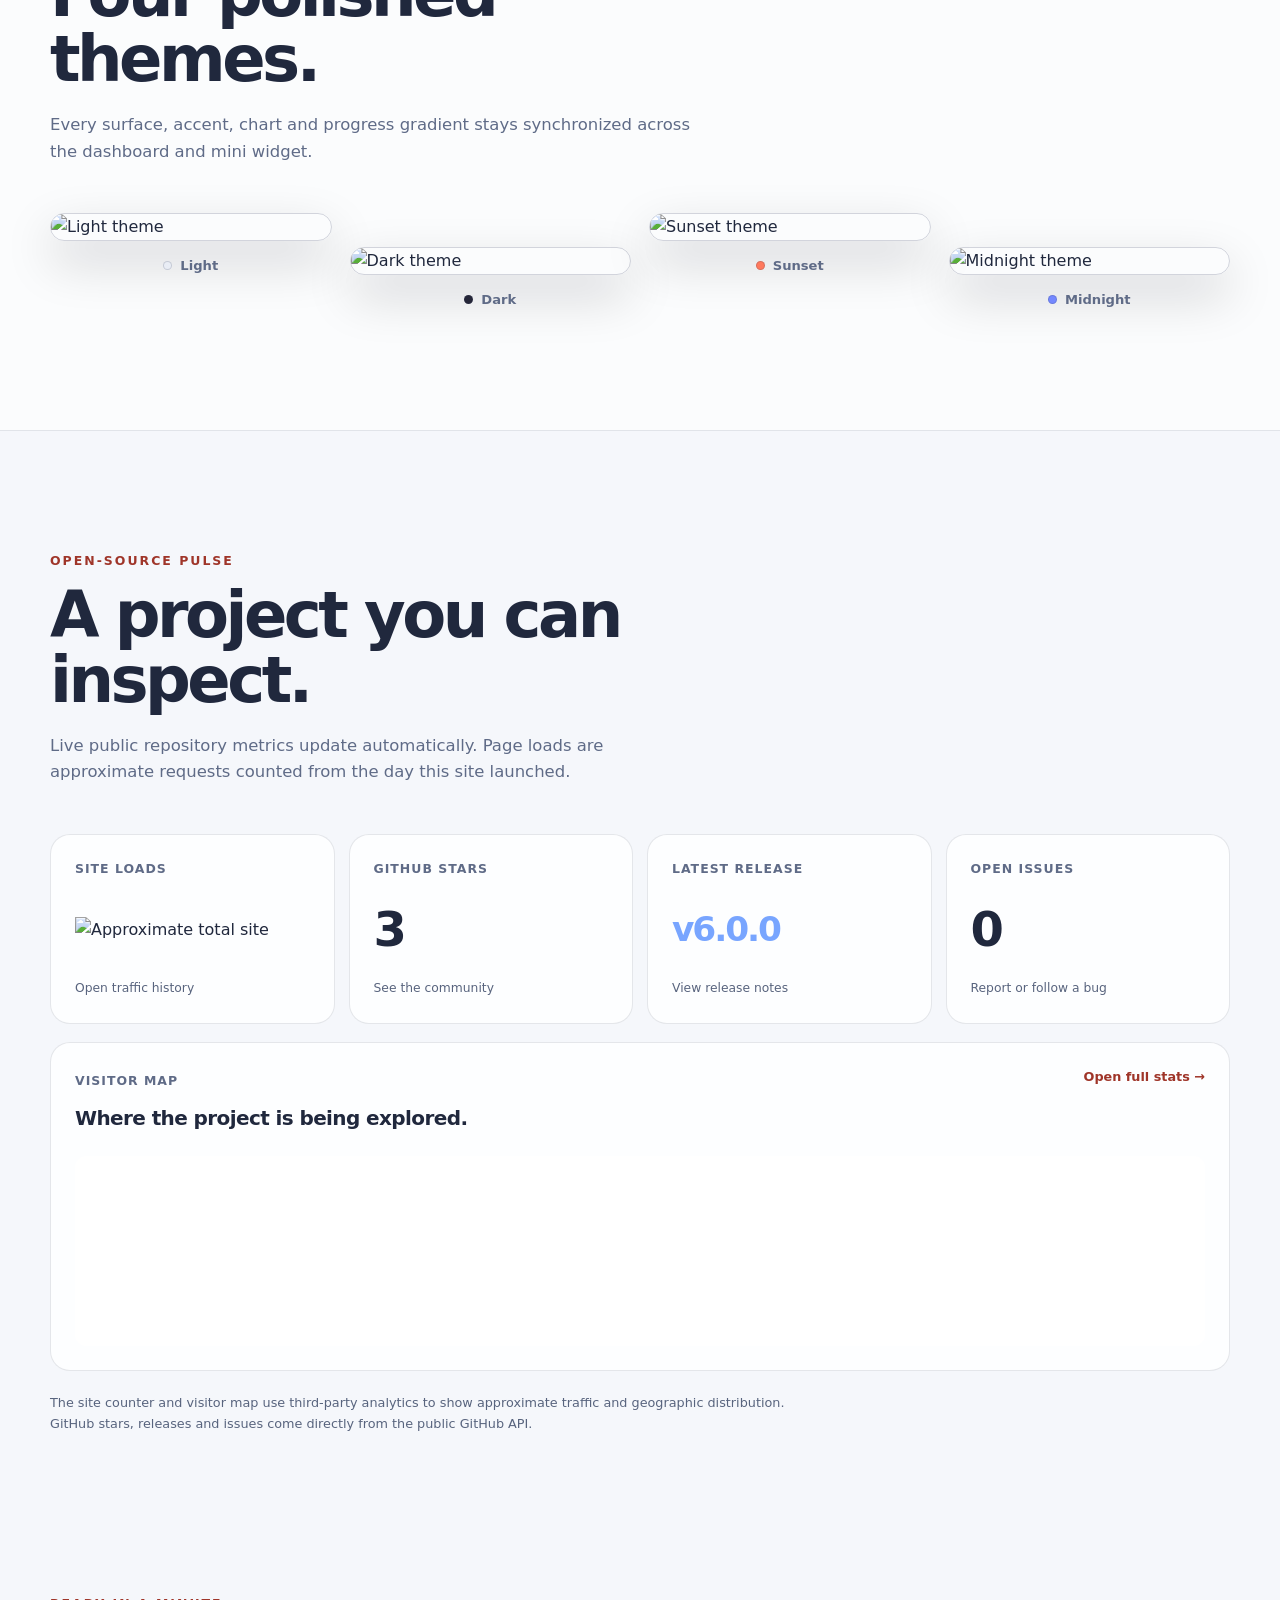
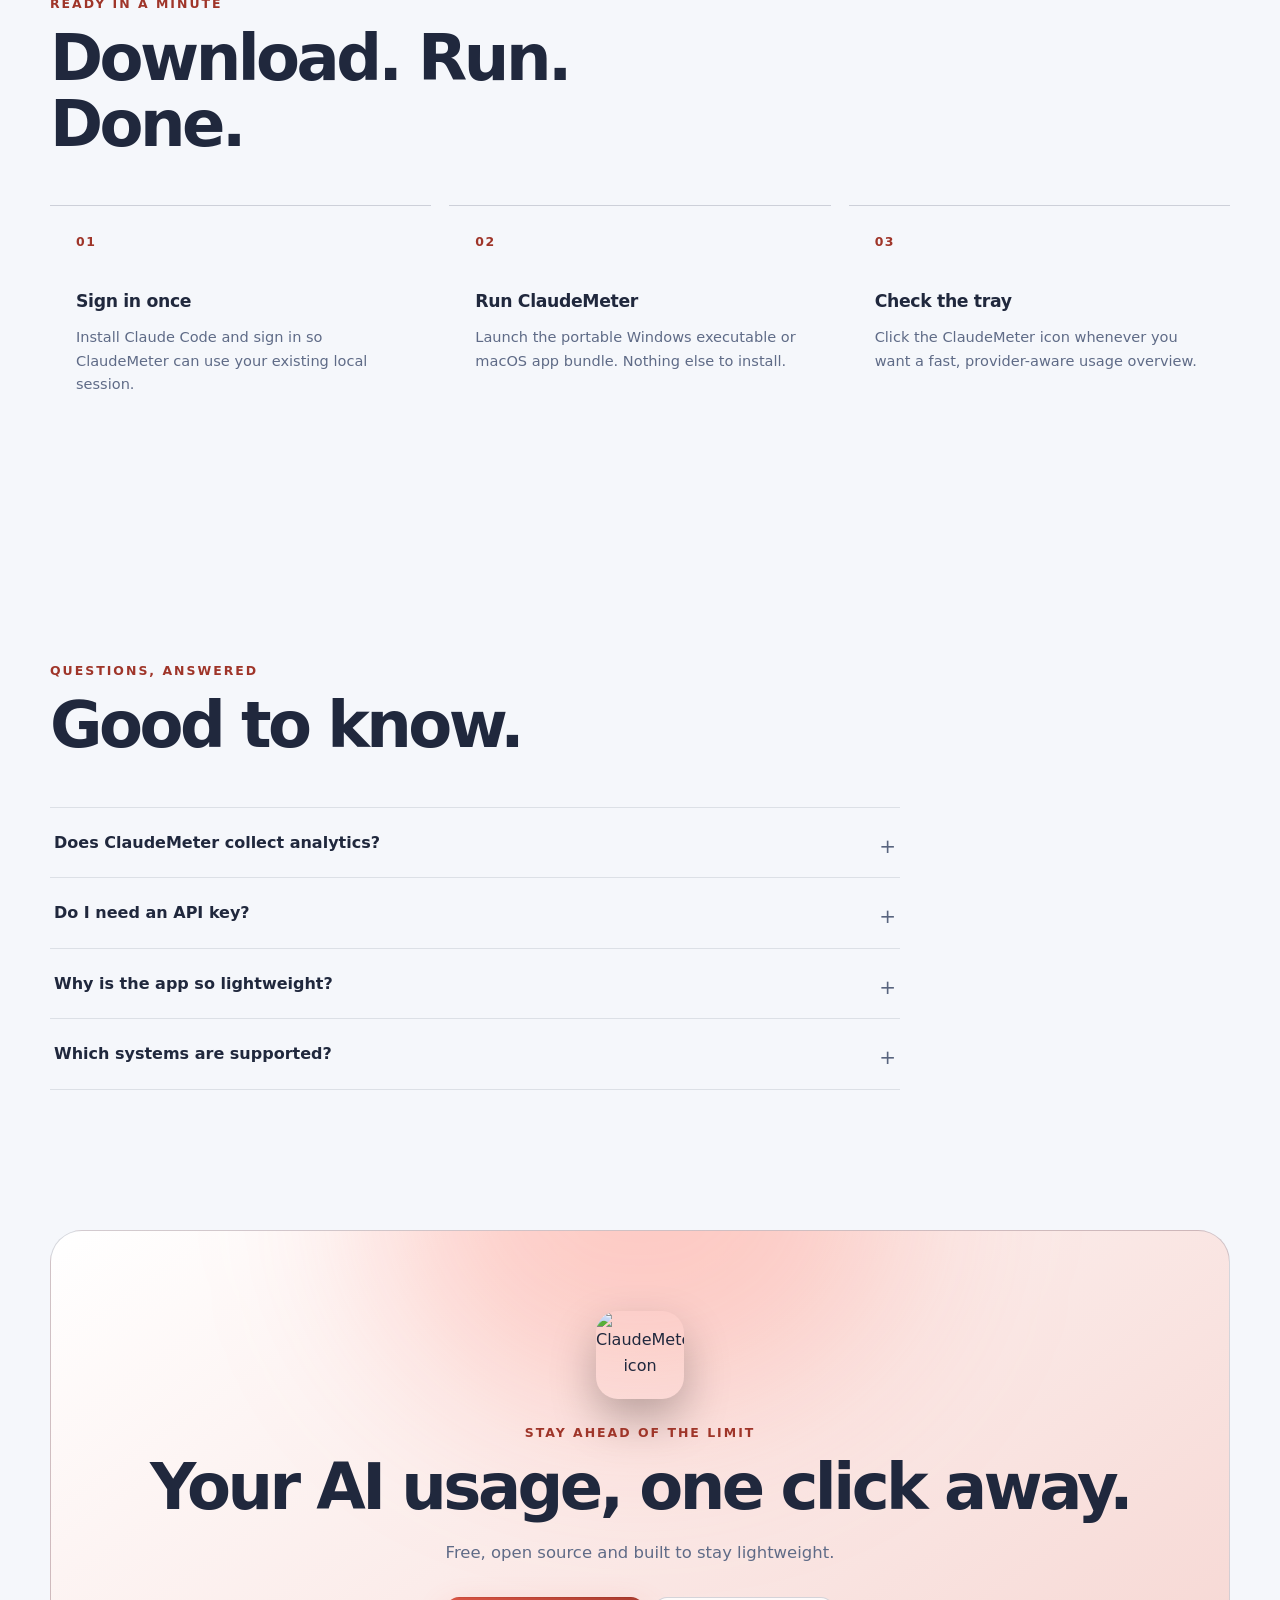
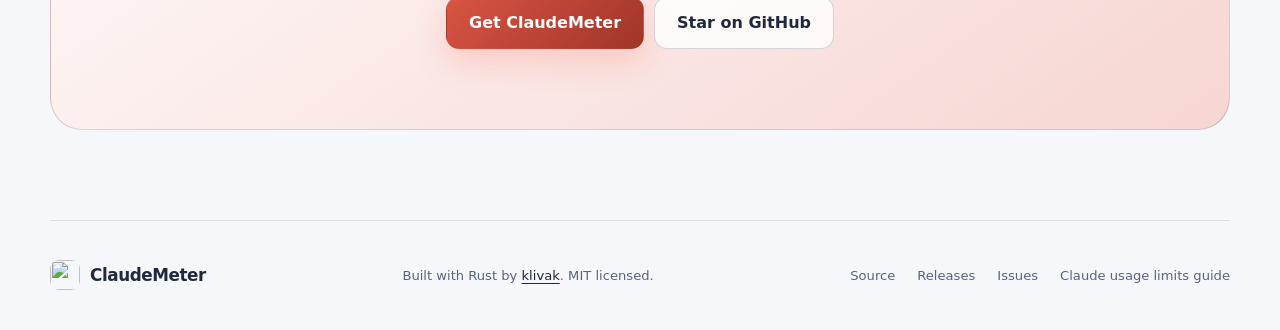
==== commit 1a73798e: "release: 6.0.0 — Ultra and Max plans, usage estimate, Codex log fixes - Show the renamed Max and Ult" ====
--- a/site/index.html
+++ b/site/index.html
@@ -191,7 +191,7 @@
         </a>
         <a class="pulse-card" href="https://github.com/klivak/claude-meter/releases/latest">
           <span class="pulse-label">Latest release</span>
-          <strong class="pulse-value pulse-version" id="release-value">v5.10.0</strong>
+          <strong class="pulse-value pulse-version" id="release-value">v6.0.0</strong>
           <span class="pulse-note">View release notes</span>
         </a>
         <a class="pulse-card" href="https://github.com/klivak/claude-meter/issues">
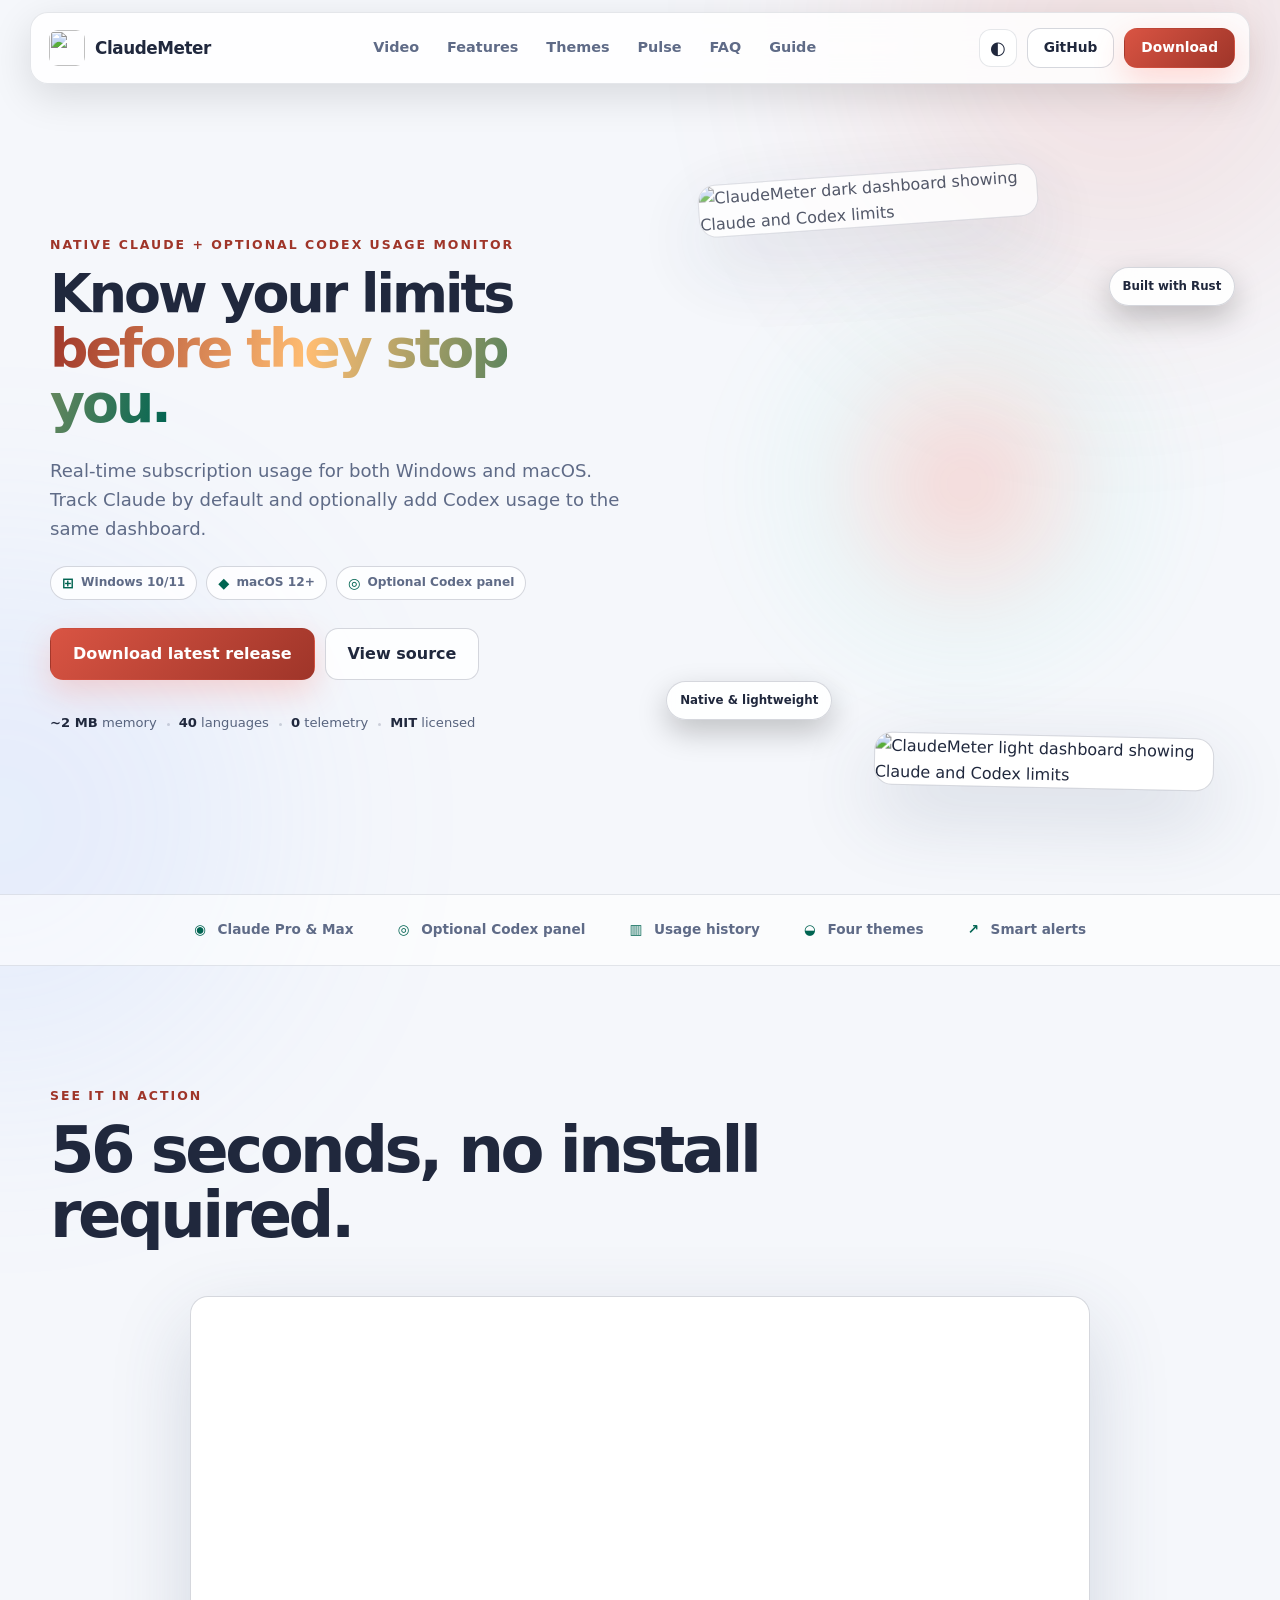
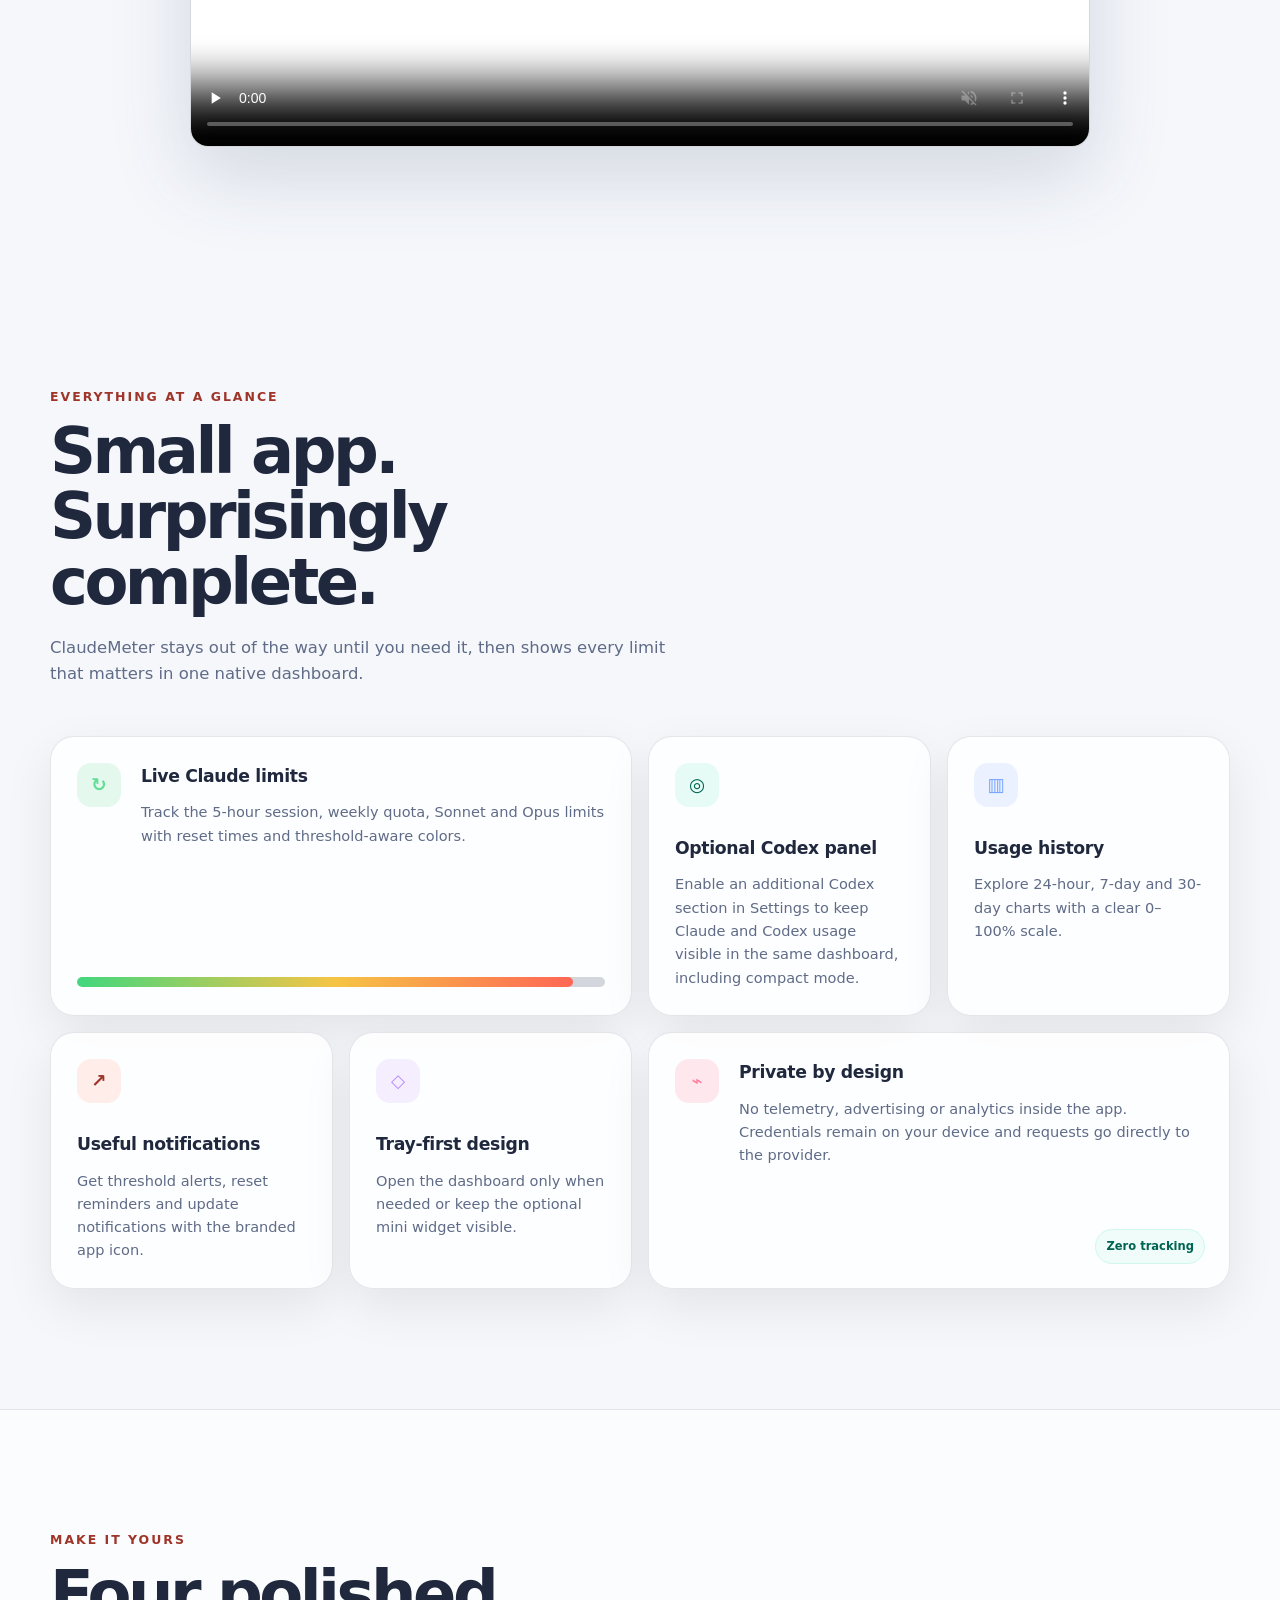
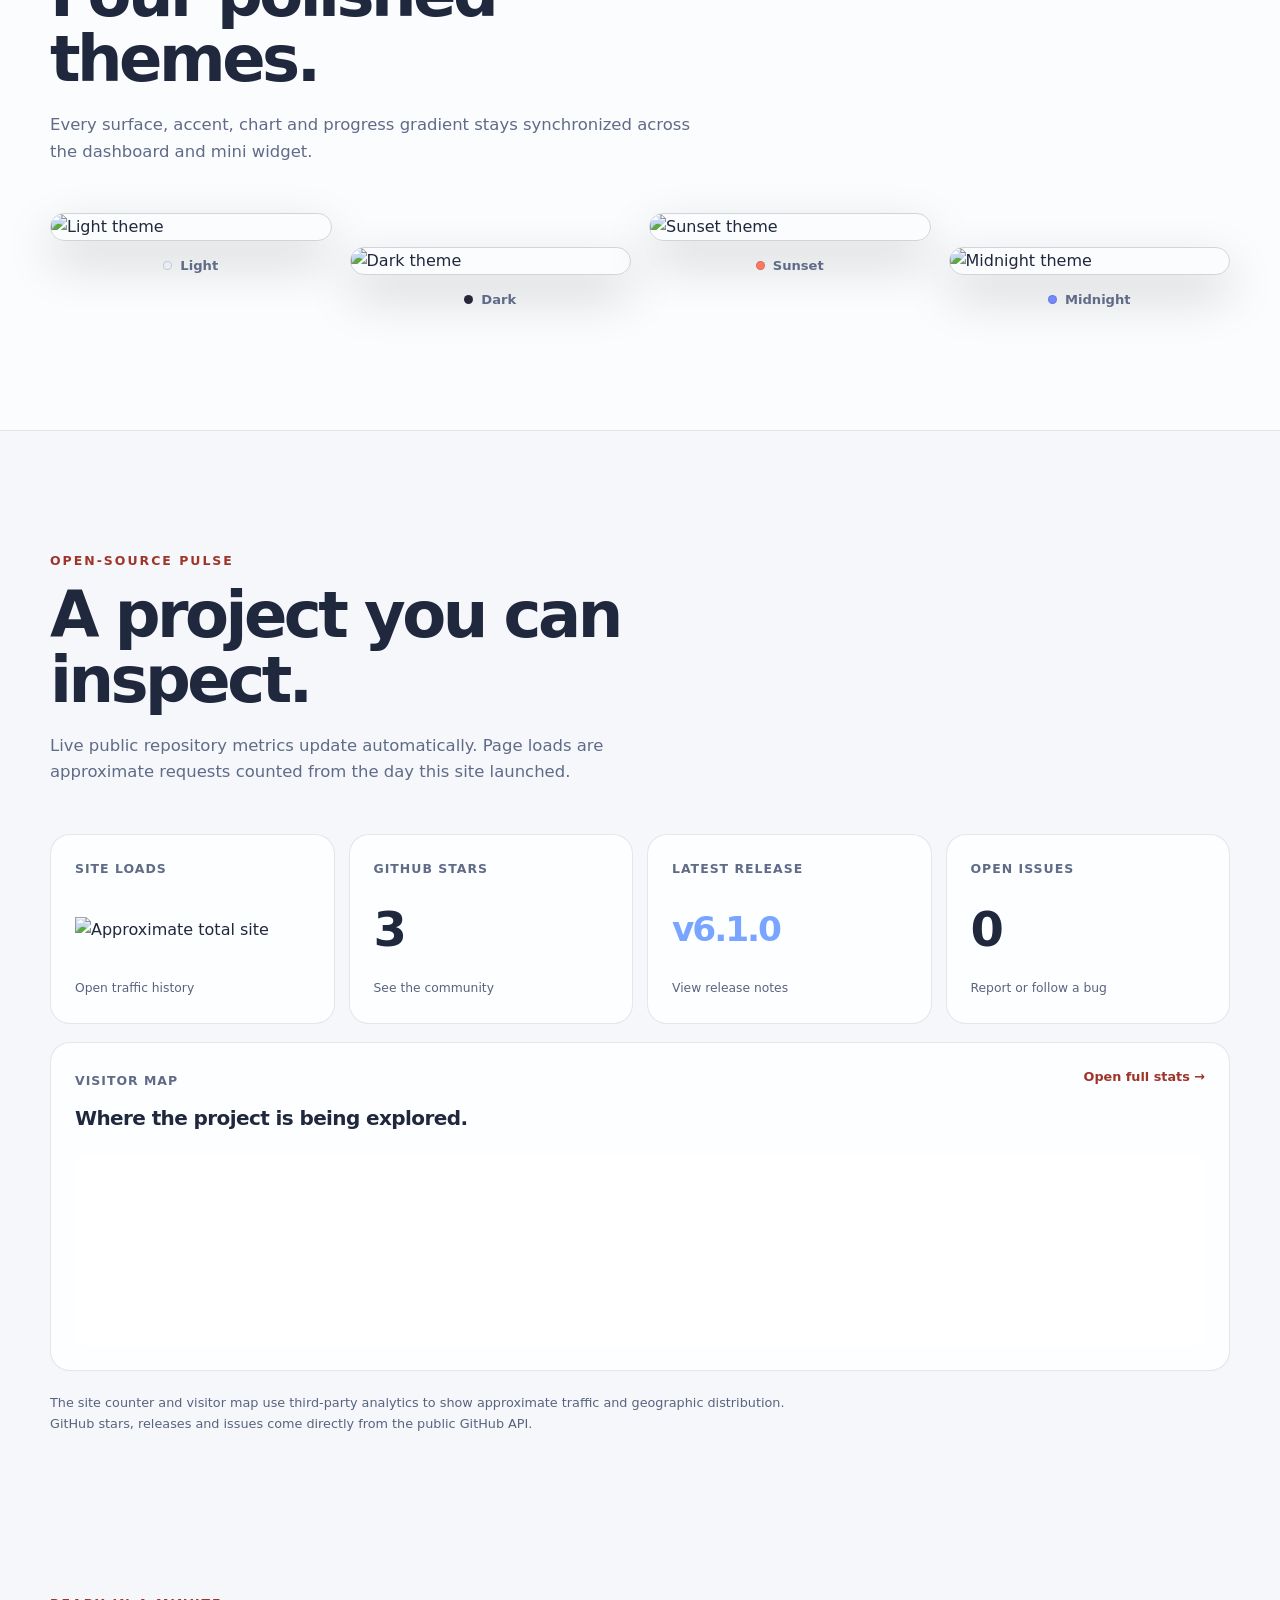
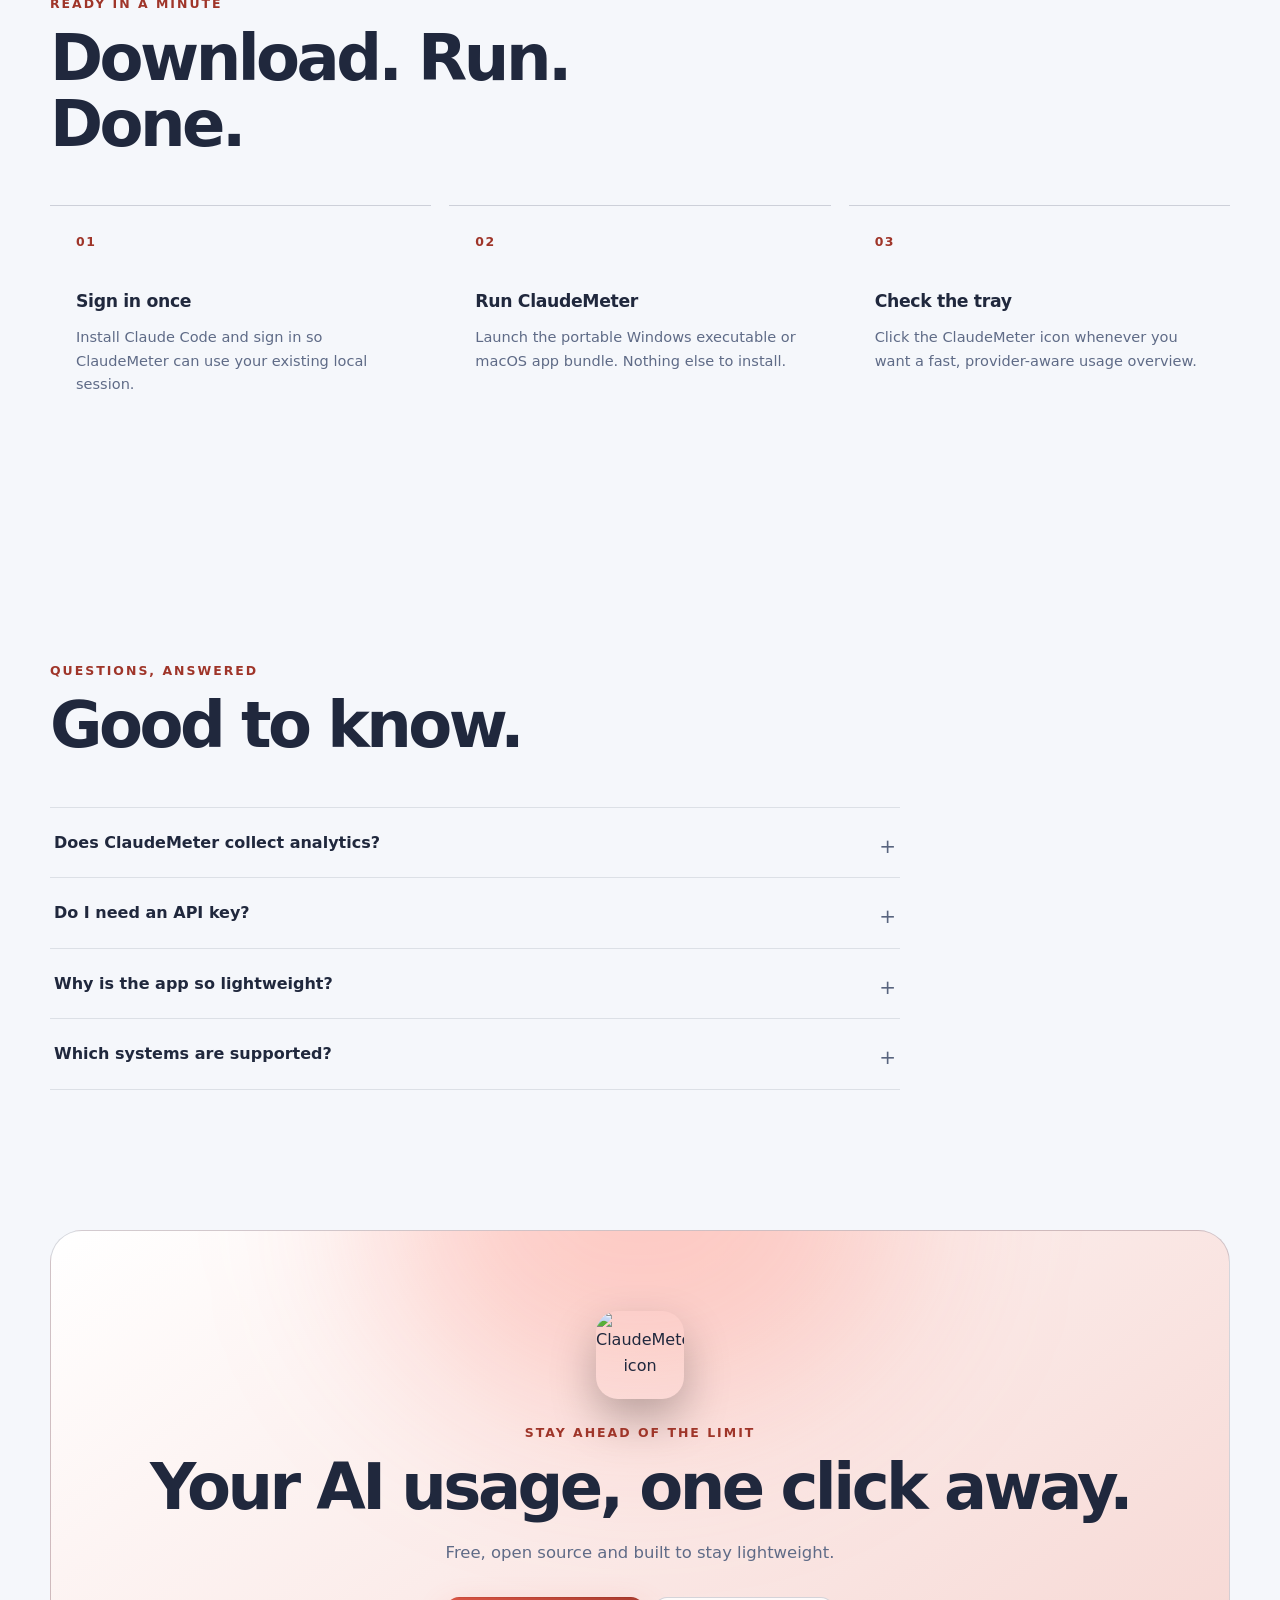
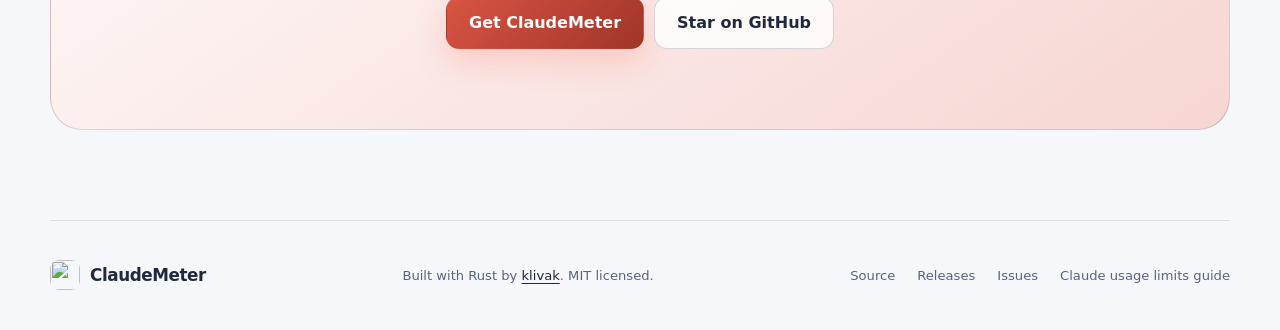
==== commit 7e6a53aa: "release: 6.1.0 — option to disable progress bar animation, SQLite security update - New "Animate pro" ====
--- a/site/index.html
+++ b/site/index.html
@@ -191,7 +191,7 @@
         </a>
         <a class="pulse-card" href="https://github.com/klivak/claude-meter/releases/latest">
           <span class="pulse-label">Latest release</span>
-          <strong class="pulse-value pulse-version" id="release-value">v6.0.0</strong>
+          <strong class="pulse-value pulse-version" id="release-value">v6.1.0</strong>
           <span class="pulse-note">View release notes</span>
         </a>
         <a class="pulse-card" href="https://github.com/klivak/claude-meter/issues">
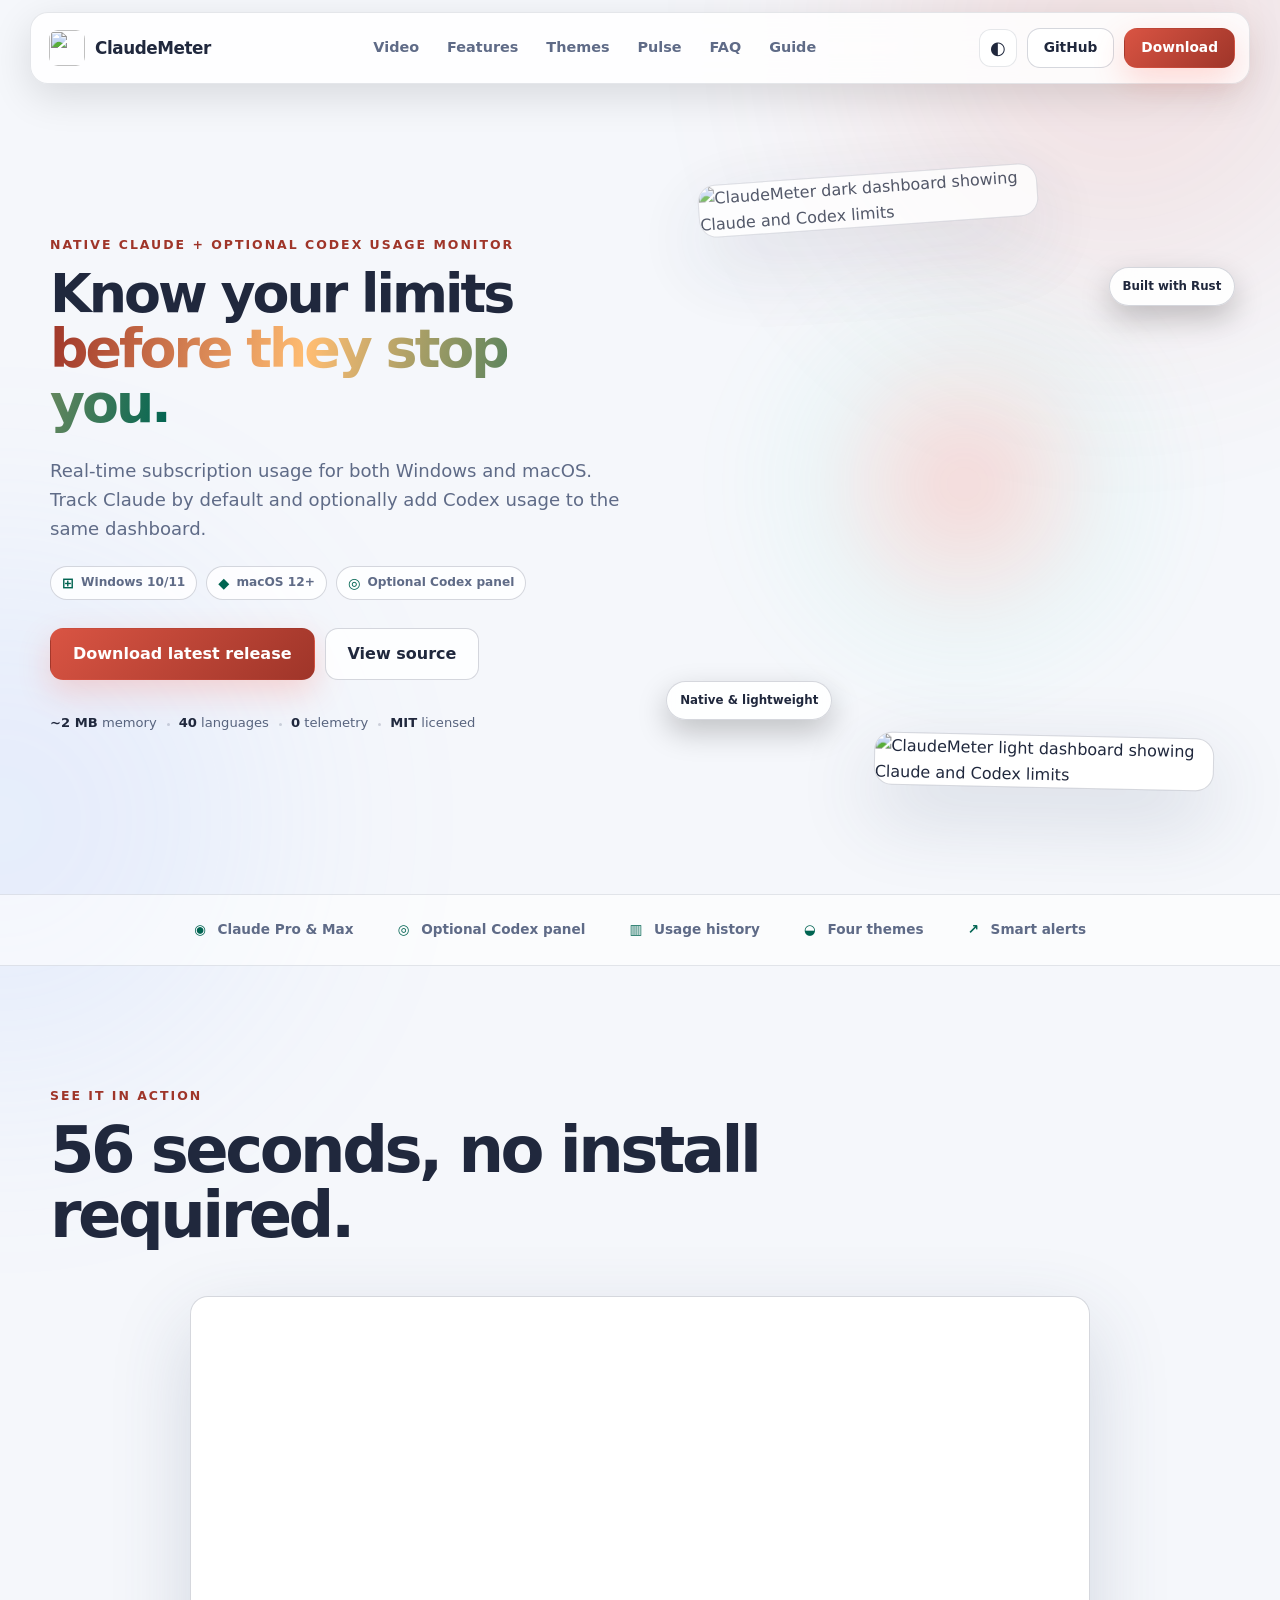
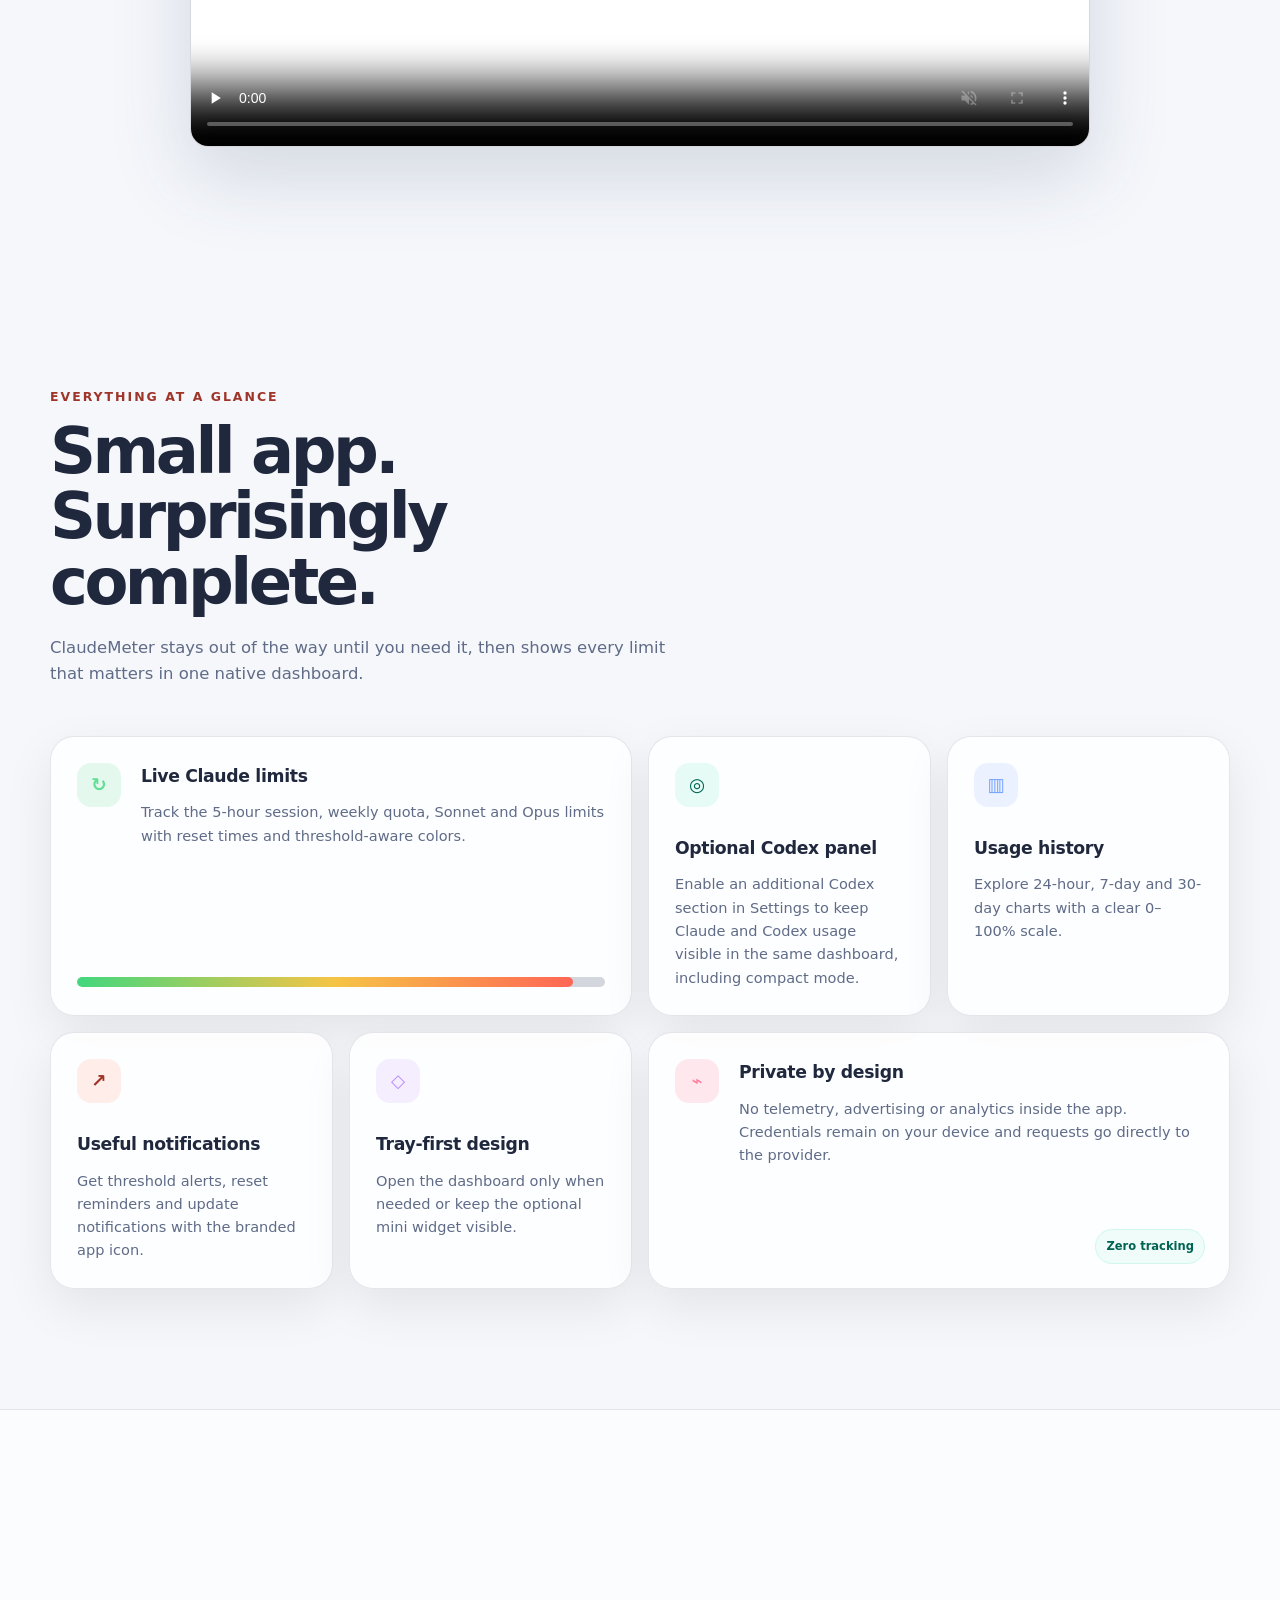
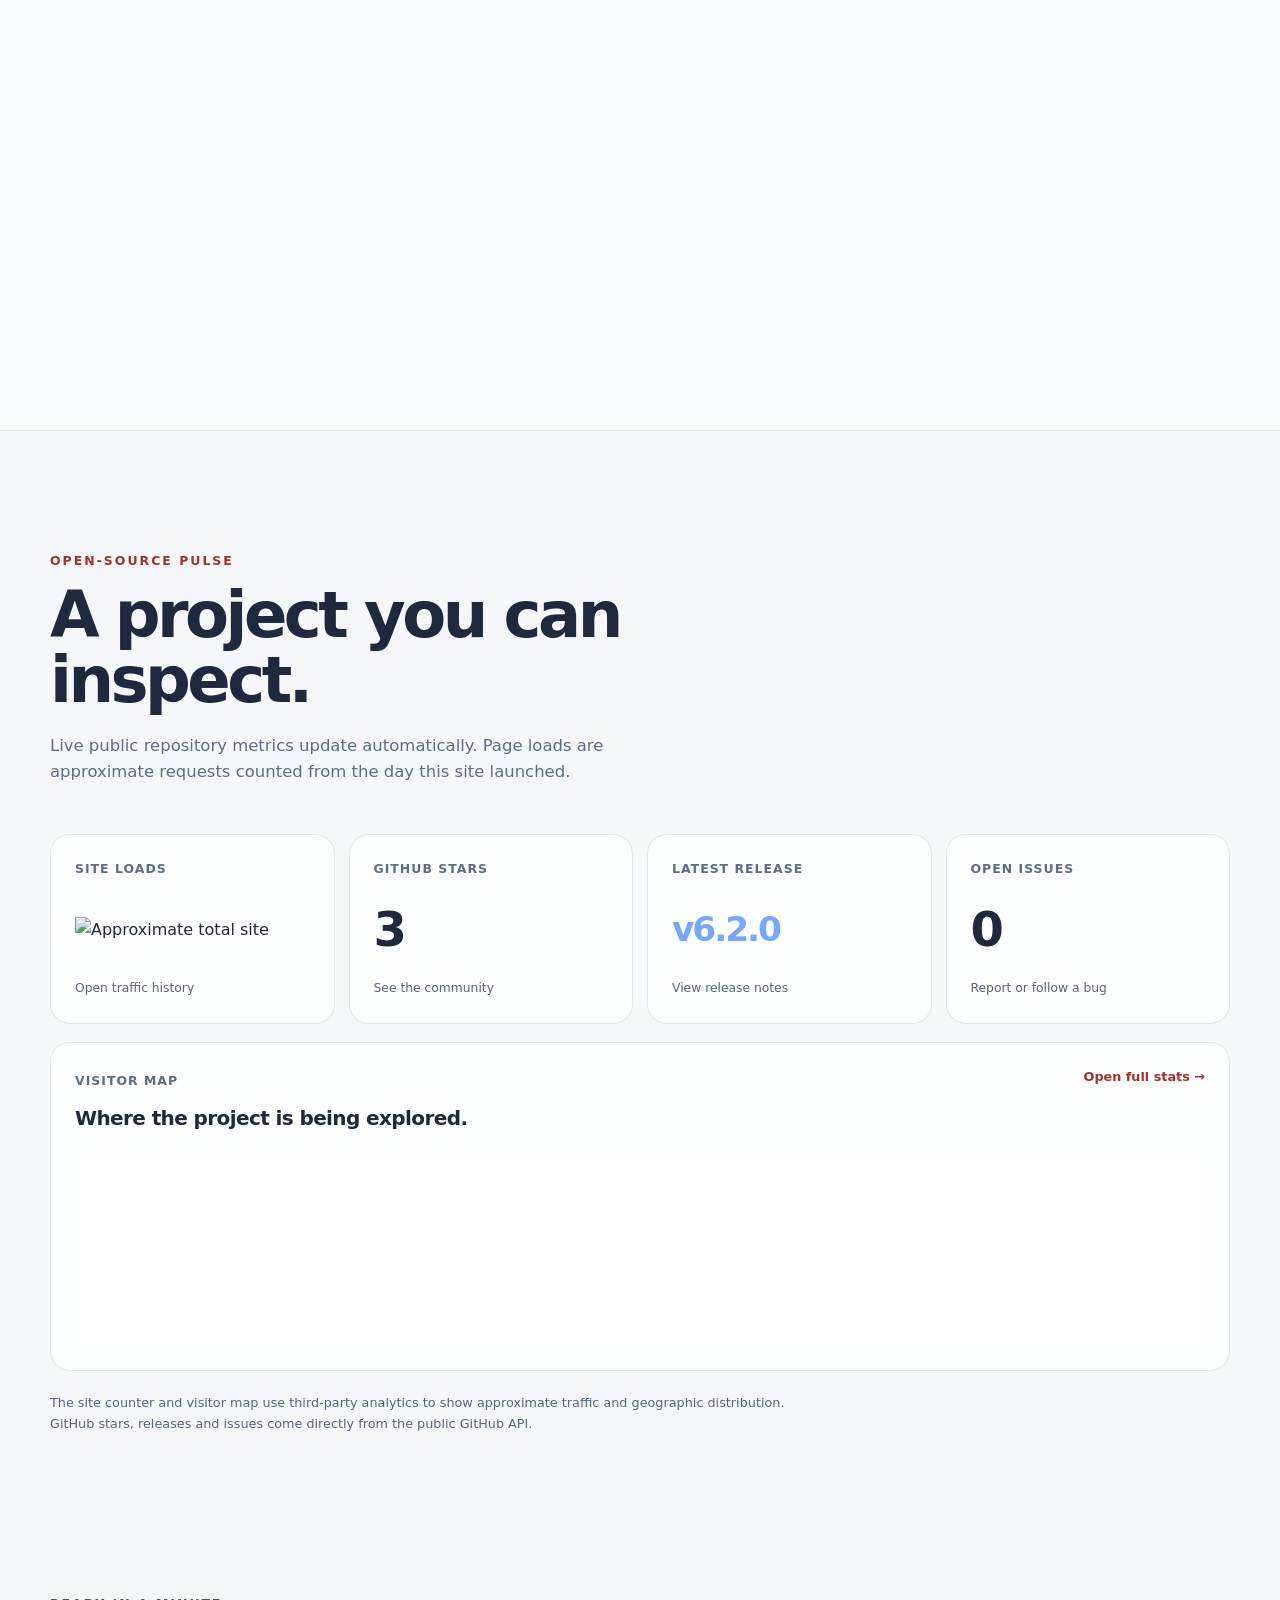
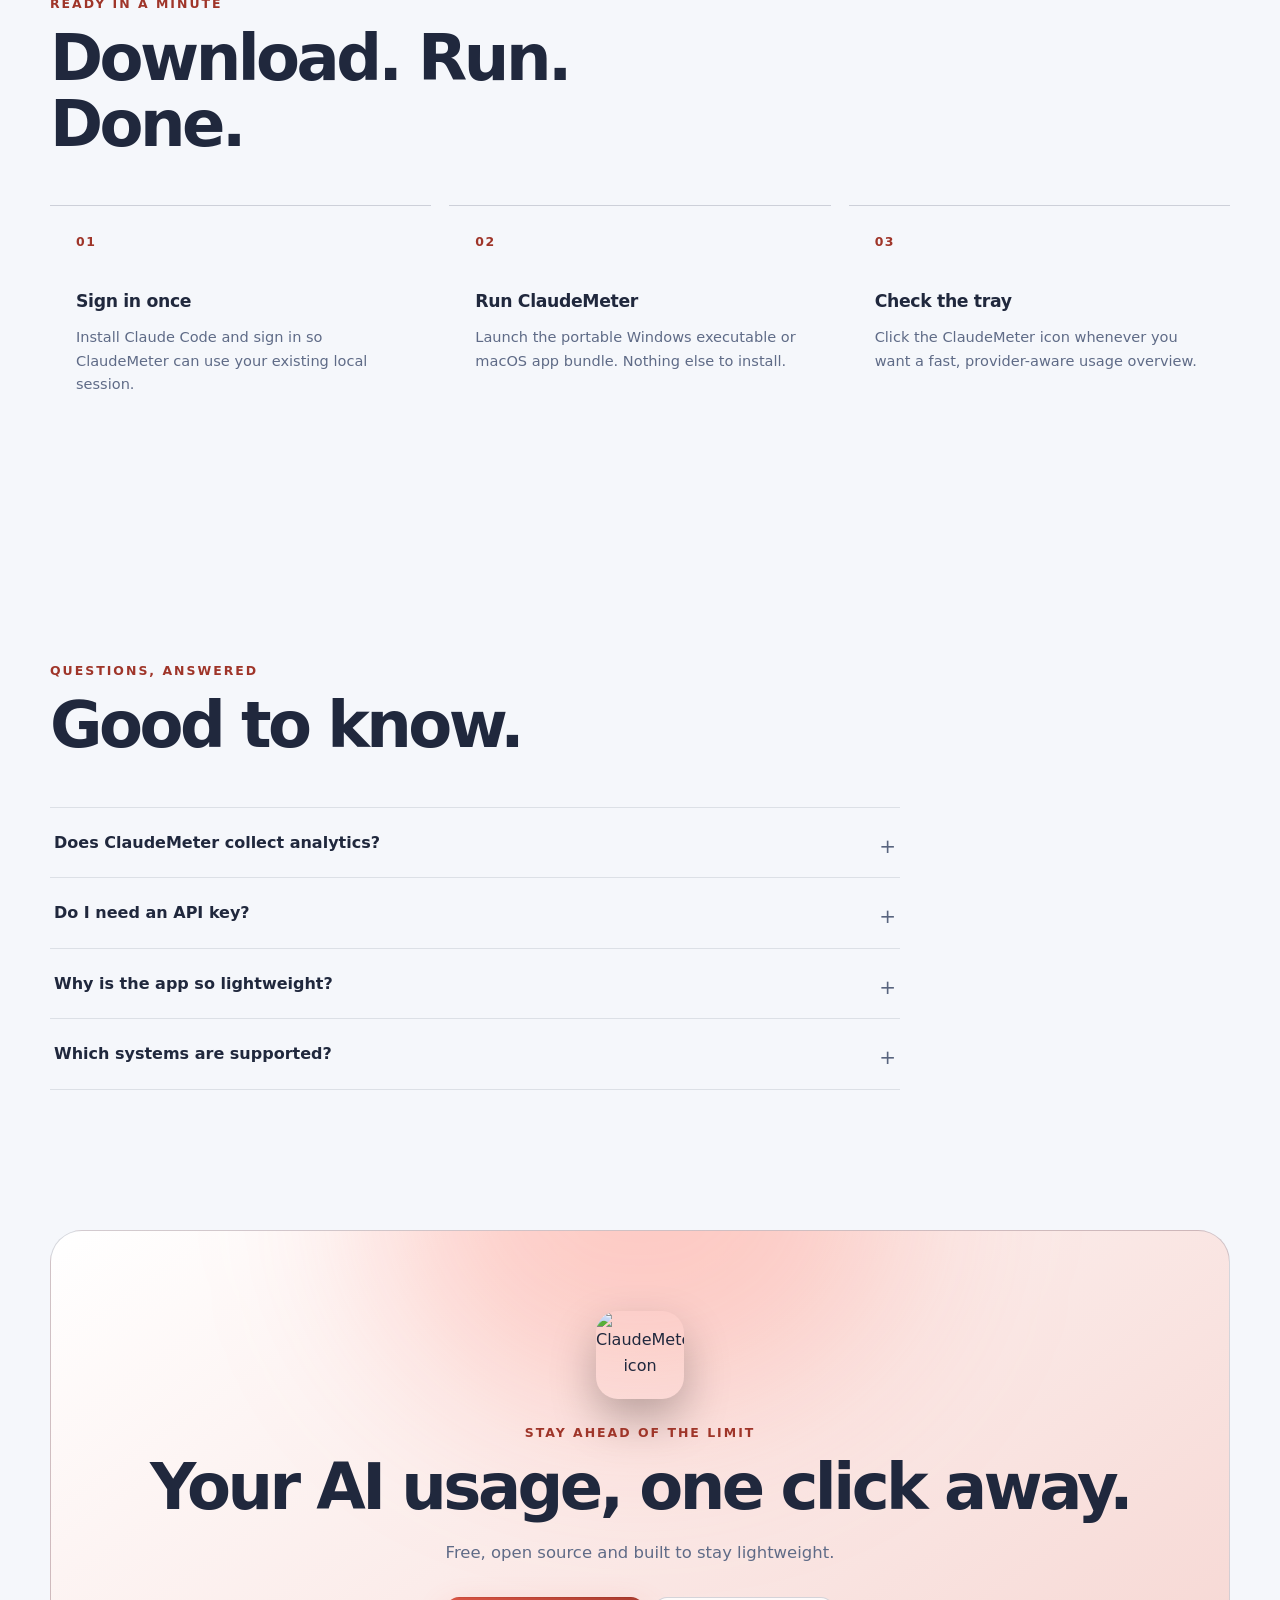
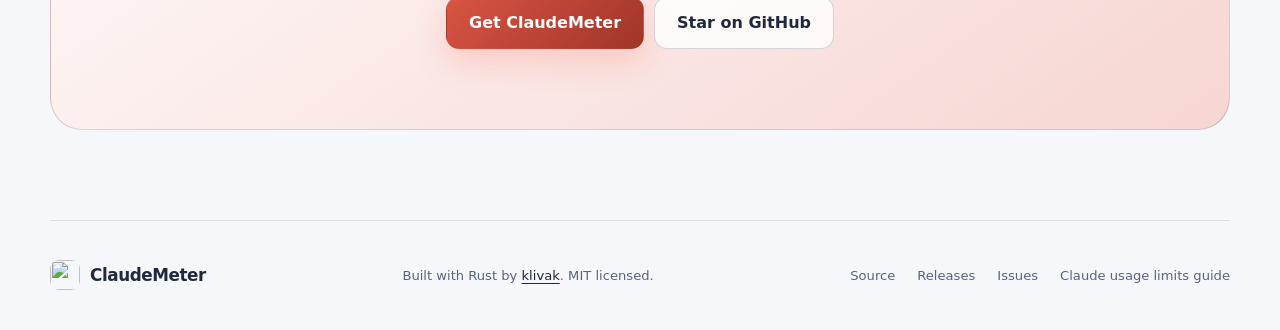
==== commit 4fcd539d: "release: 6.2.0 — Fable/model pace projection, calmer token warnings, clickable repo link - Pace proj" ====
--- a/site/index.html
+++ b/site/index.html
@@ -191,7 +191,7 @@
         </a>
         <a class="pulse-card" href="https://github.com/klivak/claude-meter/releases/latest">
           <span class="pulse-label">Latest release</span>
-          <strong class="pulse-value pulse-version" id="release-value">v6.1.0</strong>
+          <strong class="pulse-value pulse-version" id="release-value">v6.2.0</strong>
           <span class="pulse-note">View release notes</span>
         </a>
         <a class="pulse-card" href="https://github.com/klivak/claude-meter/issues">
